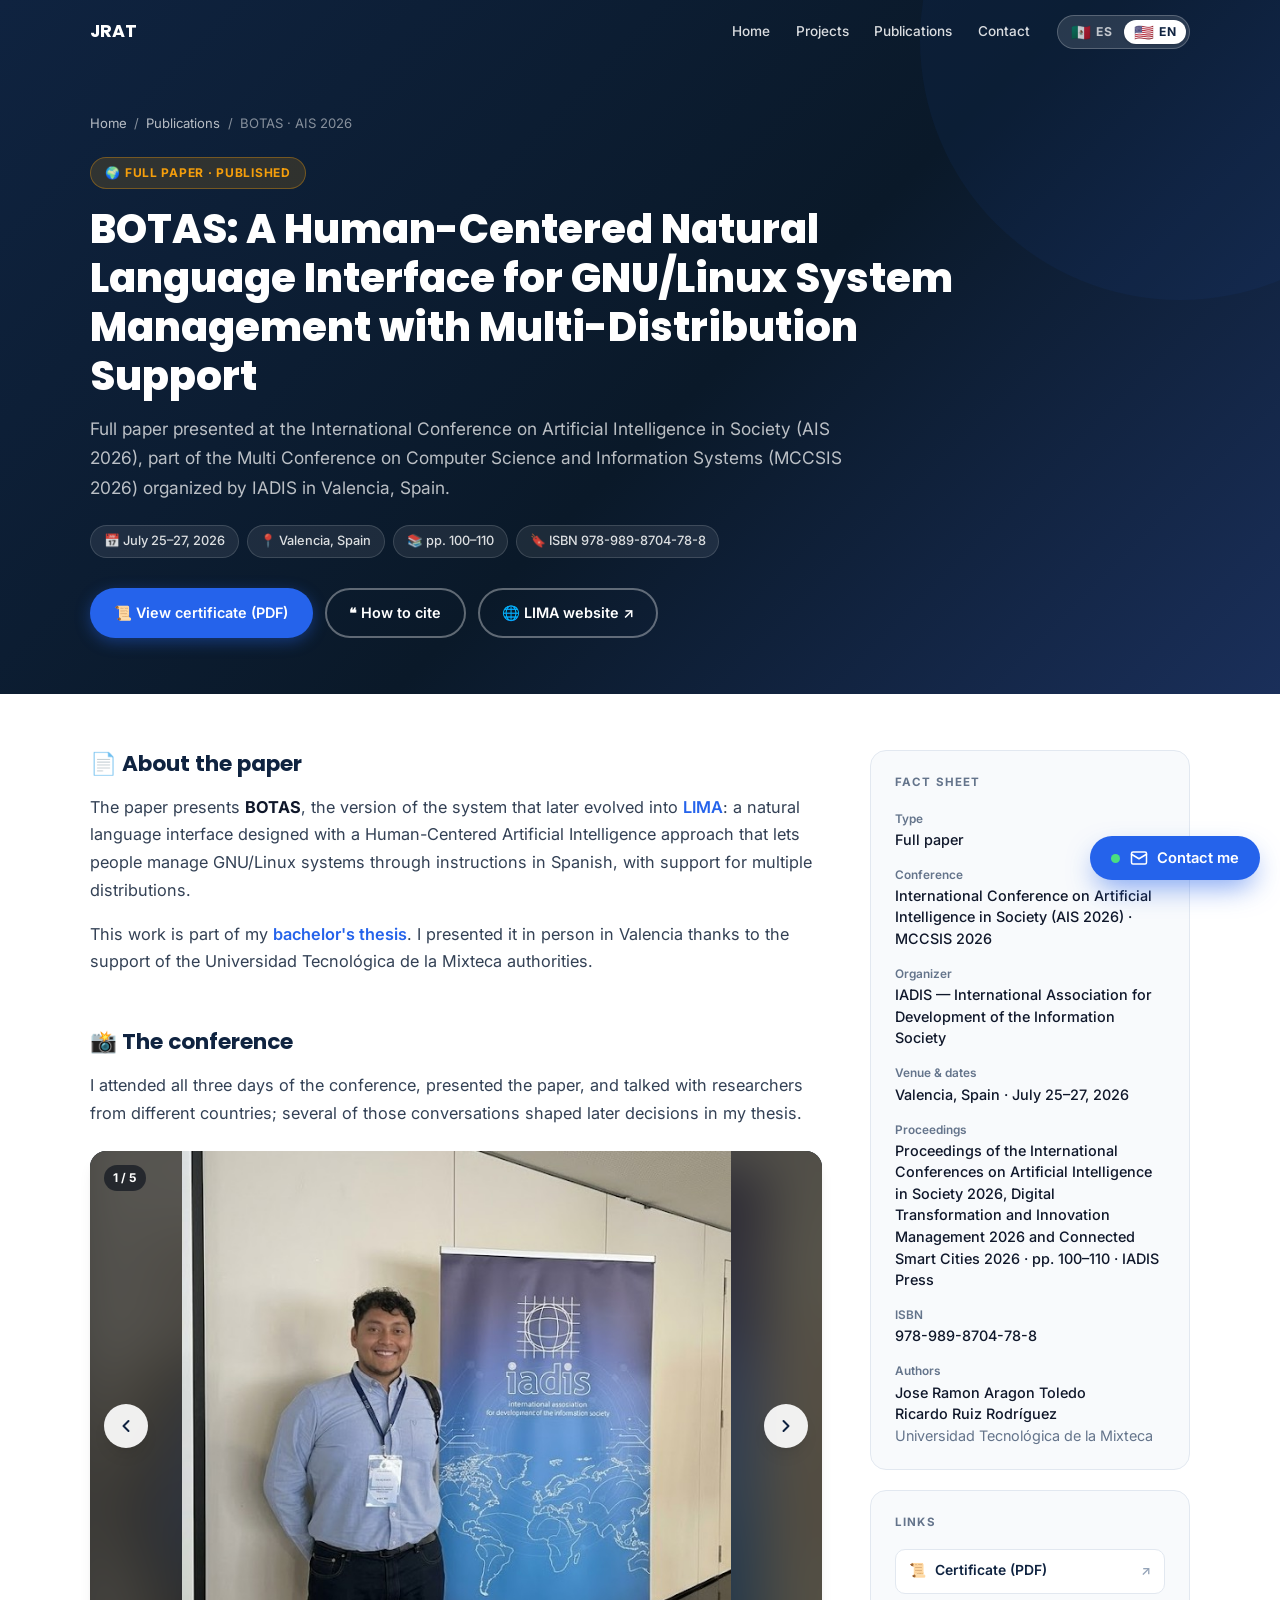
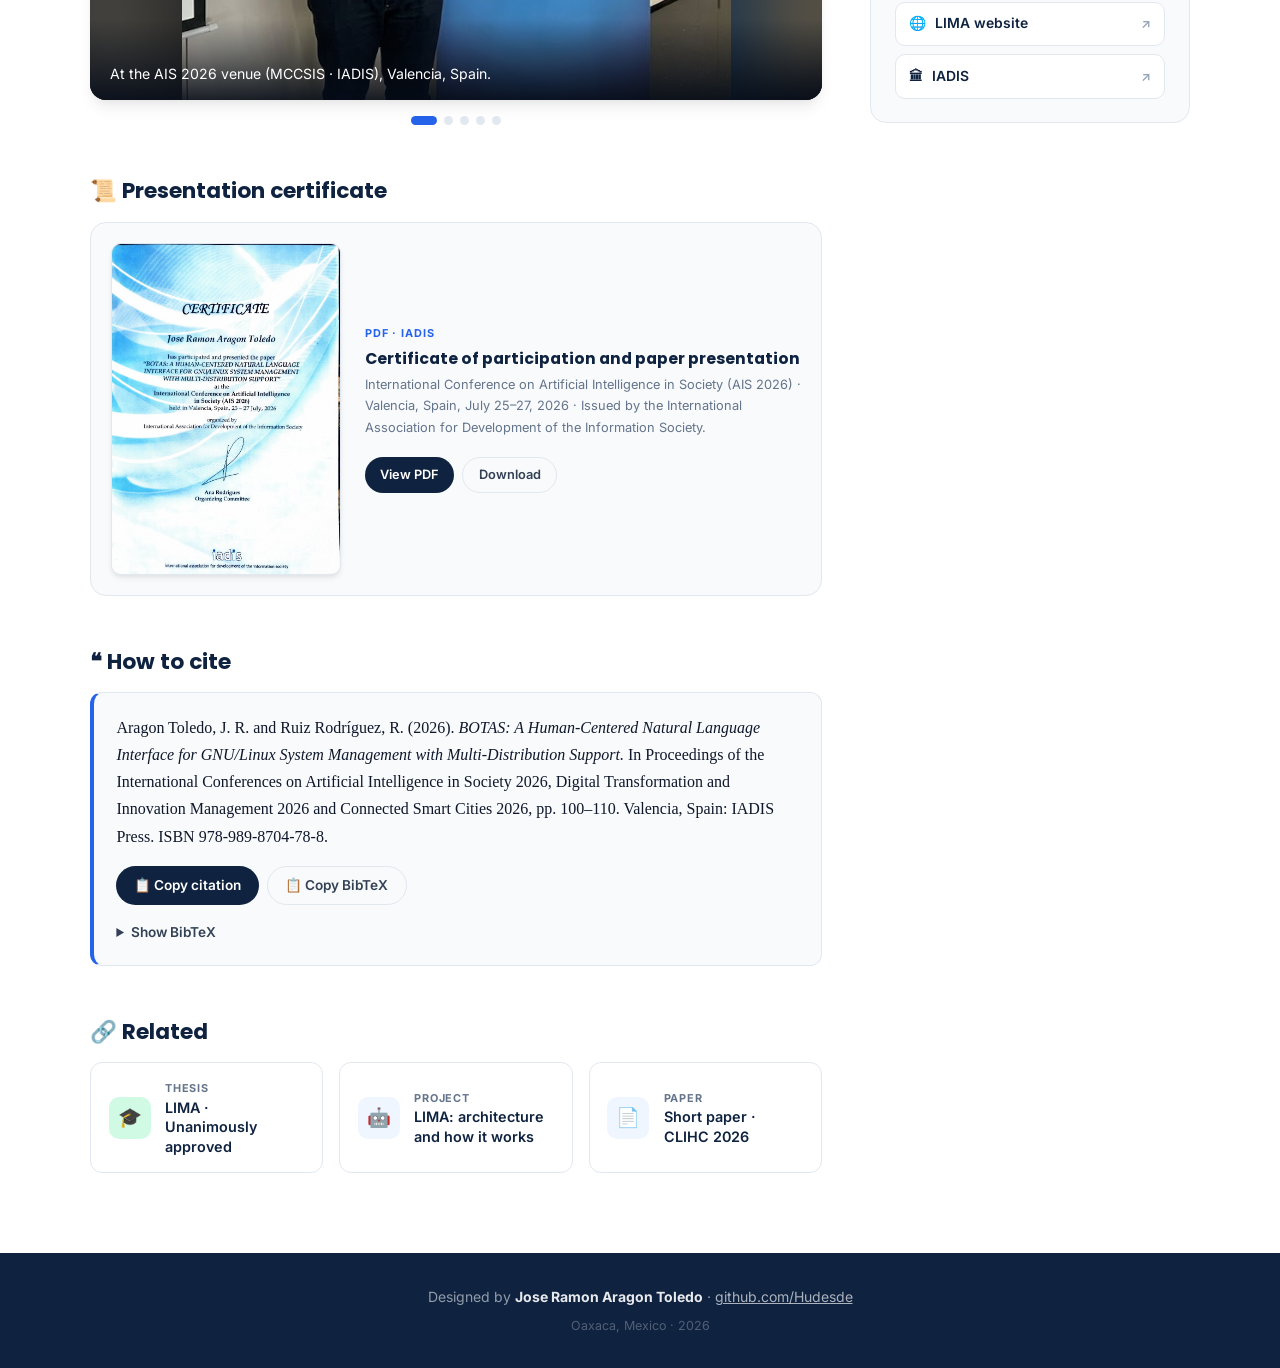
==== investigacion/botas-iadis-2026.html @ 01dd2028 "Actualizacion Actualizamos portafolio con más imagenes, contenido, certificaciones, y hasta un video" ====
<!DOCTYPE html>
<html lang="es">
<head>
<meta charset="UTF-8">
<meta name="viewport" content="width=device-width, initial-scale=1.0, viewport-fit=cover">
<meta name="theme-color" content="#0F2340">
<meta name="description" content="BOTAS: A Human-Centered Natural Language Interface for GNU/Linux System Management with Multi-Distribution Support — full paper de Jose Ramon Aragon Toledo y Ricardo Ruiz Rodríguez presentado en AIS 2026 (MCCSIS/IADIS), Valencia, España.">
<title>Paper BOTAS · AIS/IADIS 2026 | Jose Ramon Aragon Toledo</title>
<link rel="preconnect" href="https://fonts.googleapis.com">
<link rel="preconnect" href="https://fonts.gstatic.com" crossorigin>
<link href="https://fonts.googleapis.com/css2?family=Inter:wght@300;400;500;600;700&family=Poppins:wght@600;700;800&display=swap" rel="stylesheet">
<link rel="stylesheet" href="../assets/css/site.css">
</head>
<body>

<!-- ═══ NAV ═══ -->
<nav id="nav">
  <a href="../index.html" class="nav-logo">JRAT</a>
  <div class="nav-right">
    <ul class="nav-links" id="navLinks">
      <li><a href="../index.html" data-i18n="nav.home">Inicio</a></li>
      <li><a href="../index.html#proyectos" data-i18n="nav.projects">Proyectos</a></li>
      <li><a href="../index.html#publicaciones" data-i18n="nav.publications">Publicaciones</a></li>
      <li><a href="../index.html#contacto" data-i18n="nav.contact">Contacto</a></li>
    </ul>
    <div class="lang-switch" role="group" aria-label="Language / Idioma">
      <button class="lang-btn" data-lang="es" aria-label="Español"><span class="flag">🇲🇽</span>ES</button>
      <button class="lang-btn" data-lang="en" aria-label="English"><span class="flag">🇺🇸</span>EN</button>
    </div>
    <button class="nav-toggle" id="navToggle" aria-label="Menú" data-i18n-attr="aria-label:nav.menu" aria-expanded="false" aria-controls="navLinks">
      <span></span><span></span><span></span>
    </button>
  </div>
</nav>

<!-- ═══ HEADER ═══ -->
<header class="page-hero">
  <div class="container">
    <div class="crumbs"><a href="../index.html" data-i18n="crumb.home">Inicio</a><span>/</span><a href="../index.html#publicaciones" data-i18n="crumb.pubs">Publicaciones</a><span>/</span><span>BOTAS · AIS 2026</span></div>
    <span class="page-tag" data-i18n="b.tag">🌍 Full Paper · Publicado</span>
    <h1>BOTAS: A Human-Centered Natural Language Interface for GNU/Linux System Management with Multi-Distribution Support</h1>
    <p class="page-lead" data-i18n="b.lead">Artículo completo presentado en la International Conference on Artificial Intelligence in Society (AIS 2026), parte de la Multi Conference on Computer Science and Information Systems (MCCSIS 2026) organizada por IADIS en Valencia, España.</p>
    <div class="page-meta">
      <span class="chip" data-i18n="b.c1">📅 25–27 de julio de 2026</span>
      <span class="chip" data-i18n="b.c2">📍 Valencia, España</span>
      <span class="chip">📚 pp. 100–110</span>
      <span class="chip">🔖 ISBN 978-989-8704-78-8</span>
    </div>
    <div class="page-actions">
      <a href="../Novedades/certificadoIADIS.pdf" target="_blank" rel="noopener" class="btn btn-primary" data-i18n="b.a1">📜 Ver certificado (PDF)</a>
      <a href="#cita" class="btn btn-outline" data-i18n="b.a2">❝ Cómo citar</a>
      <a href="https://hudesde.github.io/LIMA-Web/" target="_blank" rel="noopener" class="btn btn-outline" data-i18n="b.a3">🌐 Sitio web de LIMA ↗</a>
    </div>
  </div>
</header>

<!-- ═══ CONTENT ═══ -->
<main class="detail">
  <div class="detail-grid">
    <div class="detail-main">

      <div class="block">
        <h2 class="block-title" data-i18n="b.about.title">📄 Sobre el artículo</h2>
        <div class="prose">
          <p data-i18n="b.about.p1">El artículo presenta <strong>BOTAS</strong>, la versión del sistema que después evolucionó en <a href="../proyectos/lima.html">LIMA</a>: una interfaz de lenguaje natural diseñada con un enfoque de Inteligencia Artificial Centrada en el Humano que permite administrar sistemas GNU/Linux mediante instrucciones en español, con soporte para múltiples distribuciones.</p>
          <p data-i18n="b.about.p2">Este trabajo forma parte de mi <a href="tesis-lima.html">tesis de licenciatura</a>. Lo presenté de forma presencial en Valencia gracias al apoyo de las autoridades de la Universidad Tecnológica de la Mixteca.</p>
        </div>
      </div>

      <div class="block">
        <h2 class="block-title" data-i18n="b.gal.title">📸 La conferencia</h2>
        <div class="prose">
          <p data-i18n="b.gal.p">Asistí los tres días de la conferencia, presenté el artículo y conversé con investigadores de distintos países; varias de esas conversaciones influyeron en decisiones posteriores de la tesis.</p>
        </div>
        <div class="car" data-carousel style="margin-top:1.5rem">
          <div class="carousel">
            <div class="car-track" tabindex="0" aria-label="Fotografías de AIS 2026 en Valencia" data-i18n-attr="aria-label:b.gal">
              <figure class="car-slide">
                <img src="../Novedades/iadis.jpeg" alt="Jose Ramon Aragon Toledo junto al estandarte de IADIS en la sede de la conferencia" data-i18n-attr="alt:b.g1.alt">
                <figcaption data-i18n="b.g1">En la sede de AIS 2026 (MCCSIS · IADIS), Valencia, España.</figcaption>
              </figure>
              <figure class="car-slide">
                <img src="../Novedades/FotoStandIADIS.jpg" alt="Jose Ramon Aragon Toledo con otros dos participantes frente al estandarte de IADIS" data-i18n-attr="alt:b.g2.alt">
                <figcaption data-i18n="b.g2">Con otros participantes de MCCSIS 2026 frente al estandarte de IADIS.</figcaption>
              </figure>
              <figure class="car-slide">
                <img src="../Novedades/AsistenteIADIS2.jpg" alt="Asistentes sentados en una sala durante una sesión de presentaciones" data-i18n-attr="alt:b.g3.alt">
                <figcaption data-i18n="b.g3">Asistentes durante una de las sesiones de presentaciones.</figcaption>
              </figure>
              <figure class="car-slide">
                <img src="../Novedades/CongresoIADIStodosLosAsistentes.jpg" alt="Fotografía grupal de los asistentes a la conferencia" data-i18n-attr="alt:b.g4.alt">
                <figcaption data-i18n="b.g4">Fotografía grupal de los asistentes a la conferencia.</figcaption>
              </figure>
              <figure class="car-slide">
                <img src="../Novedades/networkingIADIS.jpg" alt="Participantes conversando durante el coffee break de la conferencia" data-i18n-attr="alt:b.g5.alt">
                <figcaption data-i18n="b.g5">Networking durante el coffee break.</figcaption>
              </figure>
            </div>
            <button type="button" class="car-btn car-prev" aria-label="Foto anterior" data-i18n-attr="aria-label:car.prev"><svg width="20" height="20" viewBox="0 0 24 24" fill="none" stroke="currentColor" stroke-width="2.4" stroke-linecap="round" stroke-linejoin="round" aria-hidden="true"><path d="m15 18-6-6 6-6"/></svg></button>
            <button type="button" class="car-btn car-next" aria-label="Foto siguiente" data-i18n-attr="aria-label:car.next"><svg width="20" height="20" viewBox="0 0 24 24" fill="none" stroke="currentColor" stroke-width="2.4" stroke-linecap="round" stroke-linejoin="round" aria-hidden="true"><path d="m9 18 6-6-6-6"/></svg></button>
            <span class="car-count" aria-hidden="true"></span>
          </div>
          <div class="car-dots"></div>
        </div>
      </div>

      <div class="block">
        <h2 class="block-title" data-i18n="b.cert.title">📜 Certificado de presentación</h2>
        <div class="doc-wide">
          <a class="doc-thumb" href="../Novedades/certificadoIADIS.pdf" target="_blank" rel="noopener"><img src="../assets/img/docs/certificado-iadis.jpg" alt="Certificado de IADIS por la presentación del artículo BOTAS en AIS 2026" data-i18n-attr="alt:b.cert.alt" loading="lazy"></a>
          <div class="doc-body">
            <span class="doc-type">PDF · IADIS</span>
            <span class="doc-name" data-i18n="b.cert.name">Certificado de participación y presentación del artículo</span>
            <span class="doc-meta" data-i18n="b.cert.meta">International Conference on Artificial Intelligence in Society (AIS 2026) · Valencia, España, 25–27 de julio de 2026 · Emitido por la International Association for Development of the Information Society.</span>
            <div class="doc-actions">
              <a href="../Novedades/certificadoIADIS.pdf" target="_blank" rel="noopener" class="pl pl-p" data-i18n="doc.view">Ver PDF</a>
              <a href="../Novedades/certificadoIADIS.pdf" download="Certificado-AIS2026-IADIS-JoseRamonAragonToledo.pdf" class="pl pl-g" data-i18n="doc.dl">Descargar</a>
            </div>
          </div>
        </div>
      </div>

      <div class="block" id="cita">
        <h2 class="block-title" data-i18n="cite.title">❝ Cómo citar</h2>
        <div class="cite-box">
          <p class="cite-text" id="citeText">Aragon Toledo, J. R. and Ruiz Rodríguez, R. (2026). <em>BOTAS: A Human-Centered Natural Language Interface for GNU/Linux System Management with Multi-Distribution Support.</em> In Proceedings of the International Conferences on Artificial Intelligence in Society 2026, Digital Transformation and Innovation Management 2026 and Connected Smart Cities 2026, pp. 100–110. Valencia, Spain: IADIS Press. ISBN 978-989-8704-78-8.</p>
          <div class="cite-actions">
            <button type="button" class="pl pl-p copy-btn" data-copy="#citeText"><span class="idle" data-i18n="cite.copy">📋 Copiar cita</span><span class="done" data-i18n="cite.copied">✓ Copiada</span></button>
            <button type="button" class="pl pl-g copy-btn" data-copy="#bibText"><span class="idle" data-i18n="cite.bib">📋 Copiar BibTeX</span><span class="done" data-i18n="cite.copied">✓ Copiada</span></button>
          </div>
          <details class="bibtex">
            <summary data-i18n="cite.bibshow">Ver BibTeX</summary>
<pre id="bibText">@inproceedings{AragonToledo2026BOTAS,
  author    = {Aragon Toledo, Jose Ramon and Ruiz Rodríguez, Ricardo},
  title     = {{BOTAS}: A Human-Centered Natural Language Interface for {GNU/Linux} System Management with Multi-Distribution Support},
  booktitle = {Proceedings of the International Conferences on Artificial Intelligence in Society 2026, Digital Transformation and Innovation Management 2026 and Connected Smart Cities 2026},
  pages     = {100--110},
  year      = {2026},
  publisher = {IADIS Press},
  address   = {Valencia, Spain},
  isbn      = {978-989-8704-78-8}
}</pre>
          </details>
        </div>
      </div>

      <div class="block">
        <h2 class="block-title" data-i18n="rel.title">🔗 Relacionado</h2>
        <div class="rel-grid">
          <a class="rel-card" href="tesis-lima.html"><span class="rel-ico" style="background:var(--green-l)">🎓</span><span><span class="rel-k" data-i18n="rel.thesis">Tesis</span><span class="rel-t" data-i18n="b.r1">LIMA · Aprobada por unanimidad</span></span></a>
          <a class="rel-card" href="../proyectos/lima.html"><span class="rel-ico">🤖</span><span><span class="rel-k" data-i18n="rel.project">Proyecto</span><span class="rel-t" data-i18n="b.r2">LIMA: arquitectura y funcionamiento</span></span></a>
          <a class="rel-card" href="clihc-2026.html"><span class="rel-ico">📄</span><span><span class="rel-k" data-i18n="rel.paper">Artículo</span><span class="rel-t">Short paper · CLIHC 2026</span></span></a>
        </div>
      </div>

    </div>

    <aside class="aside">
      <div class="info-card">
        <h2 data-i18n="info.title">Ficha</h2>
        <dl class="facts">
          <div><dt data-i18n="b.f1.k">Tipo</dt><dd data-i18n="b.f1.v">Full paper (artículo completo)</dd></div>
          <div><dt data-i18n="b.f2.k">Conferencia</dt><dd>International Conference on Artificial Intelligence in Society (AIS 2026) · MCCSIS 2026</dd></div>
          <div><dt data-i18n="b.f3.k">Organiza</dt><dd>IADIS — International Association for Development of the Information Society</dd></div>
          <div><dt data-i18n="b.f4.k">Sede y fechas</dt><dd data-i18n="b.f4.v">Valencia, España · 25–27 de julio de 2026</dd></div>
          <div><dt data-i18n="b.f5.k">Actas</dt><dd>Proceedings of the International Conferences on Artificial Intelligence in Society 2026, Digital Transformation and Innovation Management 2026 and Connected Smart Cities 2026 · pp. 100–110 · IADIS Press</dd></div>
          <div><dt>ISBN</dt><dd>978-989-8704-78-8</dd></div>
          <div><dt data-i18n="b.f6.k">Autores</dt><dd>Jose Ramon Aragon Toledo<br>Ricardo Ruiz Rodríguez<br><span style="color:var(--tx-s);font-weight:400">Universidad Tecnológica de la Mixteca</span></dd></div>
        </dl>
      </div>
      <div class="info-card">
        <h2 data-i18n="info.links">Enlaces</h2>
        <ul class="link-list">
          <li><a href="../Novedades/certificadoIADIS.pdf" target="_blank" rel="noopener">📜 <span data-i18n="b.l1">Certificado (PDF)</span><span class="ext">↗</span></a></li>
          <li><a href="https://hudesde.github.io/LIMA-Web/" target="_blank" rel="noopener">🌐 <span data-i18n="b.l2">Sitio web de LIMA</span><span class="ext">↗</span></a></li>
          <li><a href="https://www.iadis.org/" target="_blank" rel="noopener">🏛 <span>IADIS</span><span class="ext">↗</span></a></li>
        </ul>
      </div>
    </aside>
  </div>
</main>

<footer>
  <p data-i18n="footer.by">Diseñado por <strong>Jose Ramon Aragon Toledo</strong> · <a href="https://github.com/Hudesde" target="_blank" rel="noopener" style="color:rgba(255,255,255,.65);text-decoration:underline">github.com/Hudesde</a></p>
  <p style="margin-top:.4rem;font-size:.78rem;opacity:.5" data-i18n="footer.loc">Oaxaca, México · 2026</p>
</footer>

<script>
window.PAGE_I18N = {
  en: {
    "meta.title": `BOTAS Paper · AIS/IADIS 2026 | Jose Ramon Aragon Toledo`,
    "meta.desc": `BOTAS: A Human-Centered Natural Language Interface for GNU/Linux System Management with Multi-Distribution Support — full paper by Jose Ramon Aragon Toledo and Ricardo Ruiz Rodríguez presented at AIS 2026 (MCCSIS/IADIS), Valencia, Spain.`,
    "b.tag": `🌍 Full Paper · Published`,
    "b.lead": `Full paper presented at the International Conference on Artificial Intelligence in Society (AIS 2026), part of the Multi Conference on Computer Science and Information Systems (MCCSIS 2026) organized by IADIS in Valencia, Spain.`,
    "b.c1": `📅 July 25–27, 2026`,
    "b.c2": `📍 Valencia, Spain`,
    "b.a1": `📜 View certificate (PDF)`,
    "b.a2": `❝ How to cite`,
    "b.a3": `🌐 LIMA website ↗`,
    "b.about.title": `📄 About the paper`,
    "b.about.p1": `The paper presents <strong>BOTAS</strong>, the version of the system that later evolved into <a href="../proyectos/lima.html">LIMA</a>: a natural language interface designed with a Human-Centered Artificial Intelligence approach that lets people manage GNU/Linux systems through instructions in Spanish, with support for multiple distributions.`,
    "b.about.p2": `This work is part of my <a href="tesis-lima.html">bachelor's thesis</a>. I presented it in person in Valencia thanks to the support of the Universidad Tecnológica de la Mixteca authorities.`,
    "b.gal.title": `📸 The conference`,
    "b.gal.p": `I attended all three days of the conference, presented the paper, and talked with researchers from different countries; several of those conversations shaped later decisions in my thesis.`,
    "b.gal": `Photos from AIS 2026 in Valencia`,
    "b.g1.alt": `Jose Ramon Aragon Toledo next to the IADIS banner at the conference venue`,
    "b.g1": `At the AIS 2026 venue (MCCSIS · IADIS), Valencia, Spain.`,
    "b.g2.alt": `Jose Ramon Aragon Toledo with two other participants in front of the IADIS banner`,
    "b.g2": `With other MCCSIS 2026 participants in front of the IADIS banner.`,
    "b.g3.alt": `Attendees seated in a room during a presentation session`,
    "b.g3": `Attendees during one of the presentation sessions.`,
    "b.g4.alt": `Group photo of the conference attendees`,
    "b.g4": `Group photo of the conference attendees.`,
    "b.g5.alt": `Participants talking during the conference coffee break`,
    "b.g5": `Networking during the coffee break.`,
    "b.cert.title": `📜 Presentation certificate`,
    "b.cert.alt": `IADIS certificate for presenting the BOTAS paper at AIS 2026`,
    "b.cert.name": `Certificate of participation and paper presentation`,
    "b.cert.meta": `International Conference on Artificial Intelligence in Society (AIS 2026) · Valencia, Spain, July 25–27, 2026 · Issued by the International Association for Development of the Information Society.`,
    "b.r1": `LIMA · Unanimously approved`,
    "b.r2": `LIMA: architecture and how it works`,
    "b.f1.k": `Type`,
    "b.f1.v": `Full paper`,
    "b.f2.k": `Conference`,
    "b.f3.k": `Organizer`,
    "b.f4.k": `Venue & dates`,
    "b.f4.v": `Valencia, Spain · July 25–27, 2026`,
    "b.f5.k": `Proceedings`,
    "b.f6.k": `Authors`,
    "b.l1": `Certificate (PDF)`,
    "b.l2": `LIMA website`,
  },
};
</script>
<script src="../assets/js/site.js"></script>
</body>
</html>
---- assets/css/site.css ----
*,*::before,*::after{box-sizing:border-box;margin:0;padding:0}
:root{
  --navy:#0F2340;--navy-l:#1E3757;
  --blue:#2563EB;--blue-l:#3B82F6;--blue-pale:#EFF6FF;
  --amber:#F59E0B;--amber-l:#FEF3C7;
  --green:#10B981;--green-l:#D1FAE5;
  --tx:#0F172A;--tx-m:#334155;--tx-s:#64748B;--tx-xs:#94A3B8;
  --bg:#FFFFFF;--bg2:#F8FAFC;--bg3:#F1F5F9;
  --bd:#E2E8F0;--bd-l:#F1F5F9;
  --sh-sm:0 1px 3px rgba(0,0,0,.08),0 1px 2px rgba(0,0,0,.06);
  --sh:0 4px 6px -1px rgba(0,0,0,.07),0 2px 4px -1px rgba(0,0,0,.05);
  --sh-lg:0 10px 15px -3px rgba(0,0,0,.08),0 4px 6px -2px rgba(0,0,0,.04);
  --sh-xl:0 20px 25px -5px rgba(0,0,0,.1),0 10px 10px -5px rgba(0,0,0,.04);
  --r:12px;--r-lg:16px;--rf:9999px;
  --nav-h:64px;--t:.25s cubic-bezier(.4,0,.2,1)
}
html{scroll-behavior:smooth}
body{font-family:'Inter',-apple-system,BlinkMacSystemFont,'Segoe UI',sans-serif;color:var(--tx);background:var(--bg);line-height:1.7;-webkit-font-smoothing:antialiased}
img{max-width:100%;display:block}
a{color:inherit;text-decoration:none}

/* ── NAV ── */
nav{position:fixed;top:0;left:0;right:0;height:var(--nav-h);z-index:100;transition:background var(--t),box-shadow var(--t);padding:0 max(1.5rem,calc((100% - 1100px)/2));display:flex;align-items:center;justify-content:space-between}
nav.scrolled{background:rgba(255,255,255,.96);backdrop-filter:blur(12px);box-shadow:var(--sh)}
.nav-logo{font-family:'Poppins',sans-serif;font-weight:700;font-size:1.1rem;color:#fff;transition:color var(--t)}
nav.scrolled .nav-logo{color:var(--navy)}
.nav-right{display:flex;align-items:center;gap:1rem}
.nav-links{display:flex;gap:.2rem;list-style:none}
.nav-links a{display:block;padding:.45rem .7rem;font-size:.85rem;font-weight:500;color:rgba(255,255,255,.85);border-radius:var(--rf);transition:all var(--t)}
nav.scrolled .nav-links a{color:var(--tx-m)}
.nav-links a:hover{background:rgba(255,255,255,.15);color:#fff}
nav.scrolled .nav-links a:hover{background:var(--bg3);color:var(--navy)}
.nav-links a.active{background:rgba(255,255,255,.2);color:#fff}
nav.scrolled .nav-links a.active{background:var(--blue-pale);color:var(--blue)}
.nav-toggle{display:none;flex-direction:column;gap:5px;cursor:pointer;padding:8px;background:none;border:none}
.nav-toggle span{width:24px;height:2px;background:#fff;border-radius:2px;transition:all var(--t)}
nav.scrolled .nav-toggle span{background:var(--navy)}

/* ── LANG SWITCH ── */
.lang-switch{display:flex;gap:.15rem;align-items:center;background:rgba(255,255,255,.12);border:1px solid rgba(255,255,255,.22);border-radius:var(--rf);padding:.2rem;transition:background var(--t),border-color var(--t)}
nav.scrolled .lang-switch{background:var(--bg3);border-color:var(--bd)}
.lang-btn{display:inline-flex;align-items:center;gap:.32rem;padding:.28rem .62rem;font-size:.76rem;font-weight:700;letter-spacing:.02em;color:rgba(255,255,255,.72);background:transparent;border:none;border-radius:var(--rf);cursor:pointer;transition:all var(--t);font-family:inherit;line-height:1}
nav.scrolled .lang-btn{color:var(--tx-s)}
.lang-btn:hover{color:#fff}
nav.scrolled .lang-btn:hover{color:var(--navy)}
.lang-btn.active{background:#fff;color:var(--navy);box-shadow:var(--sh-sm)}
nav.scrolled .lang-btn.active{background:var(--blue);color:#fff}
.lang-btn .flag{font-size:1rem;line-height:1}

/* ── HERO ── */
#inicio{min-height:100vh;background:linear-gradient(135deg,var(--navy) 0%,#0a1929 50%,#1a2f5a 100%);display:flex;align-items:center;justify-content:center;padding:calc(var(--nav-h) + 4rem) 1.5rem 5rem;position:relative;overflow:hidden;text-align:center}
#inicio::before,#inicio::after{content:'';position:absolute;border-radius:50%;opacity:.05}
#inicio::before{width:600px;height:600px;background:var(--blue);top:-200px;right:-200px}
#inicio::after{width:400px;height:400px;background:var(--amber);bottom:-150px;left:-150px}
.hero-inner{max-width:780px;position:relative;z-index:1}
.hero-badge{display:inline-flex;align-items:center;gap:.5rem;background:rgba(245,158,11,.15);border:1px solid rgba(245,158,11,.3);color:var(--amber);border-radius:var(--rf);padding:.35rem 1rem;font-size:.78rem;font-weight:600;letter-spacing:.05em;text-transform:uppercase;margin-bottom:1.5rem;transition:background .5s,border-color .5s,color .5s,opacity .3s}
.hero-photo{width:120px;height:120px;border-radius:50%;object-fit:cover;object-position:top center;border:3px solid rgba(255,255,255,.2);margin:0 auto 1.5rem;box-shadow:0 0 40px rgba(59,130,246,.3)}
.hero-inner h1{font-family:'Poppins',sans-serif;font-size:clamp(2.2rem,5vw,3.5rem);font-weight:800;color:#fff;line-height:1.15;margin-bottom:.75rem}
.hero-title{font-size:clamp(.95rem,2.5vw,1.2rem);color:rgba(255,255,255,.7);margin-bottom:1rem}
.hero-sub{font-size:clamp(.875rem,1.8vw,1rem);color:rgba(255,255,255,.5);max-width:560px;margin:0 auto 2.5rem}
.hero-cta{display:flex;gap:1rem;justify-content:center;flex-wrap:wrap}
.btn{display:inline-flex;align-items:center;gap:.5rem;padding:.75rem 1.75rem;border-radius:var(--rf);font-size:.95rem;font-weight:600;transition:all var(--t);cursor:pointer;border:2px solid transparent}
.btn-primary{background:var(--blue);color:#fff;box-shadow:0 4px 15px rgba(37,99,235,.4)}
.btn-primary:hover{background:#1d4ed8;transform:translateY(-2px);box-shadow:0 8px 20px rgba(37,99,235,.45)}
.btn-outline{background:transparent;color:#fff;border-color:rgba(255,255,255,.35)}
.btn-outline:hover{background:rgba(255,255,255,.1);border-color:rgba(255,255,255,.6);transform:translateY(-2px)}
.hero-socials{display:flex;gap:1.5rem;justify-content:center;margin-top:2.5rem;flex-wrap:wrap}
.hero-social{color:rgba(255,255,255,.45);font-size:.82rem;transition:color var(--t);display:flex;align-items:center;gap:.4rem}
.hero-social:hover{color:rgba(255,255,255,.85)}
.scroll-ind{position:absolute;bottom:2rem;left:50%;transform:translateX(-50%);color:rgba(255,255,255,.3);animation:bounce 2s infinite}
@keyframes bounce{0%,100%{transform:translateX(-50%) translateY(0)}50%{transform:translateX(-50%) translateY(8px)}}

/* ── SECTIONS ── */
section{padding:5rem 1.5rem}
section:nth-child(even){background:var(--bg2)}
.container{max-width:1100px;margin:0 auto}
.sec-hd{text-align:center;margin-bottom:3.5rem}
.sec-label{display:inline-block;font-size:.74rem;font-weight:600;letter-spacing:.1em;text-transform:uppercase;color:var(--blue);background:var(--blue-pale);padding:.3rem .9rem;border-radius:var(--rf);margin-bottom:.75rem}
.sec-title{font-family:'Poppins',sans-serif;font-size:clamp(1.75rem,4vw,2.5rem);font-weight:700;color:var(--navy);line-height:1.2}
.sec-desc{max-width:560px;margin:.75rem auto 0;color:var(--tx-s);font-size:1.025rem}

/* ── ABOUT ── */
.about-grid{display:grid;grid-template-columns:1fr 2fr;gap:4rem;align-items:center}
.about-photo-wrap{position:relative}
.about-photo{width:100%;border-radius:var(--r-lg);object-fit:cover;object-position:top center;aspect-ratio:3/4;box-shadow:var(--sh-xl)}
.about-badge{position:absolute;bottom:-1rem;right:-1rem;background:var(--amber);color:#fff;font-weight:700;font-size:.85rem;padding:.75rem 1.25rem;border-radius:var(--r);box-shadow:var(--sh-lg)}
.about-content h2{font-family:'Poppins',sans-serif;font-size:2rem;font-weight:700;color:var(--navy);margin-bottom:1.25rem}
.about-content p{color:var(--tx-m);margin-bottom:1rem;font-size:1.025rem}
.about-stats{display:flex;gap:2rem;margin-top:2rem;flex-wrap:wrap}
.stat .n{font-family:'Poppins',sans-serif;font-size:2rem;font-weight:700;color:var(--navy);line-height:1}
.stat .n span{color:var(--blue)}
.stat .l{font-size:.78rem;color:var(--tx-s);margin-top:.2rem}
.about-actions{margin-top:2rem;display:flex;gap:1rem;flex-wrap:wrap}
.btn-dark{background:var(--navy);color:#fff;padding:.7rem 1.5rem;border-radius:var(--rf);font-size:.9rem;font-weight:600;display:inline-flex;align-items:center;gap:.5rem;transition:all var(--t)}
.btn-dark:hover{background:var(--navy-l);transform:translateY(-2px)}
.btn-ghost{background:transparent;color:var(--navy);padding:.7rem 1.5rem;border-radius:var(--rf);border:2px solid var(--bd);font-size:.9rem;font-weight:600;display:inline-flex;align-items:center;gap:.5rem;transition:all var(--t)}
.btn-ghost:hover{border-color:var(--navy);transform:translateY(-2px)}

/* ── TIMELINE ── */
.timeline{position:relative;padding-left:2.5rem}
.timeline::before{content:'';position:absolute;left:0;top:6px;bottom:6px;width:2px;background:linear-gradient(180deg,var(--blue) 0%,var(--blue-pale) 100%)}
.tl-item{position:relative;margin-bottom:2.5rem}
.tl-item:last-child{margin-bottom:0}
.tl-dot{position:absolute;left:-2.5rem;top:6px;width:14px;height:14px;border-radius:50%;background:var(--bg);border:3px solid var(--blue);transform:translateX(-6px);transition:all var(--t)}
.tl-item:hover .tl-dot{background:var(--blue);transform:translateX(-6px) scale(1.2)}
.tl-card{background:var(--bg);border:1px solid var(--bd);border-radius:var(--r);padding:1.5rem;box-shadow:var(--sh-sm);transition:all var(--t)}
.tl-card:hover{box-shadow:var(--sh-lg);transform:translateX(4px)}
.tl-meta{display:flex;justify-content:space-between;align-items:flex-start;flex-wrap:wrap;gap:.5rem;margin-bottom:.5rem}
.tl-period{background:var(--blue-pale);color:var(--blue);font-size:.78rem;font-weight:600;padding:.2rem .7rem;border-radius:var(--rf);white-space:nowrap}
.tl-title{font-family:'Poppins',sans-serif;font-size:1.1rem;font-weight:700;color:var(--navy);margin-bottom:.2rem}
.tl-org{font-size:.875rem;color:var(--tx-s);margin-bottom:.75rem}
.tl-org strong{color:var(--tx-m)}
.tl-list{list-style:none;display:flex;flex-direction:column;gap:.3rem}
.tl-list li{font-size:.935rem;color:var(--tx-m);padding-left:1.25rem;position:relative}
.tl-list li::before{content:'→';position:absolute;left:0;color:var(--blue);font-size:.82rem;top:.05rem}

/* ── PROJECTS ── */
.proj-grid{display:grid;grid-template-columns:repeat(auto-fill,minmax(320px,1fr));gap:1.5rem}
.proj-card{background:var(--bg);border:1px solid var(--bd);border-radius:var(--r-lg);overflow:hidden;box-shadow:var(--sh-sm);transition:all var(--t);display:flex;flex-direction:column}
.proj-card:hover{box-shadow:var(--sh-xl);transform:translateY(-4px)}
.proj-card.feat{grid-column:1/-1;display:grid;grid-template-columns:1fr 1fr}
.proj-banner{min-height:200px;background:linear-gradient(135deg,var(--navy) 0%,#1a3560 100%);display:flex;align-items:center;justify-content:center;position:relative;overflow:hidden;padding:2rem}
.proj-card.feat .proj-banner{min-height:300px}
.proj-banner-bg{font-size:6rem;opacity:.12;position:absolute;right:-1rem;bottom:-1rem;line-height:1}
.proj-logo{font-family:'Poppins',sans-serif;font-size:3.5rem;font-weight:800;color:#fff;text-align:center;position:relative;z-index:1;line-height:1}
.proj-logo span{color:var(--amber)}
.proj-logo-sub{color:rgba(255,255,255,.45);font-size:.78rem;text-align:center;margin-top:.35rem;position:relative;z-index:1}
.proj-body{padding:1.5rem;flex:1;display:flex;flex-direction:column}
.badges{display:flex;flex-wrap:wrap;gap:.4rem;margin-bottom:1rem}
.badge{font-size:.73rem;font-weight:600;padding:.22rem .6rem;border-radius:var(--rf)}
.b-blue{background:var(--blue-pale);color:var(--blue)}
.b-amber{background:var(--amber-l);color:#92400E}
.b-green{background:var(--green-l);color:#065F46}
.b-navy{background:#EEF2FF;color:var(--navy)}
.proj-title{font-family:'Poppins',sans-serif;font-size:1.2rem;font-weight:700;color:var(--navy);margin-bottom:.5rem}
.proj-desc{font-size:.935rem;color:var(--tx-m);margin-bottom:1.25rem;flex:1}
.proj-metrics{display:flex;gap:1.5rem;padding:1rem;background:var(--bg2);border-radius:var(--r);margin-bottom:1.25rem;flex-wrap:wrap}
.m-val{font-family:'Poppins',sans-serif;font-size:1.5rem;font-weight:700;color:var(--navy);line-height:1}
.m-val span{color:var(--green)}
.m-lbl{font-size:.7rem;color:var(--tx-s);margin-top:.15rem}
.tags{display:flex;flex-wrap:wrap;gap:.4rem;margin-bottom:1.25rem}
.tag{font-size:.78rem;color:var(--tx-s);padding:.2rem .55rem;border-radius:var(--rf);border:1px solid var(--bd);background:var(--bg2)}
.proj-links{display:flex;gap:.75rem;flex-wrap:wrap;margin-top:auto}
.pl{display:inline-flex;align-items:center;gap:.4rem;font-size:.85rem;font-weight:600;padding:.45rem 1.1rem;border-radius:var(--rf);transition:all var(--t);font-family:inherit;line-height:1.7;cursor:pointer;background:transparent;border:0}
.pl-p{background:var(--navy);color:#fff}
.pl-p:hover{background:var(--navy-l);transform:translateY(-1px)}
.pl-g{border:1.5px solid var(--bd);color:var(--tx-m)}
.pl-g:hover{border-color:var(--navy);color:var(--navy);transform:translateY(-1px)}

/* ── PUBLICATIONS ── */
.pubs-grid{display:grid;gap:1.5rem}
.pub-card{background:var(--bg);border:1px solid var(--bd);border-radius:var(--r);padding:1.75rem;box-shadow:var(--sh-sm);display:grid;grid-template-columns:auto 1fr;gap:1.25rem;align-items:start;transition:all var(--t)}
.pub-card:hover{box-shadow:var(--sh-lg);transform:translateY(-2px)}
.pub-ico{width:52px;height:52px;border-radius:var(--r);display:flex;align-items:center;justify-content:center;font-size:1.5rem;flex-shrink:0}
.ico-a{background:var(--amber-l)}
.ico-b{background:var(--blue-pale)}
.ico-g{background:var(--green-l)}
.pub-tag{display:inline-block;font-size:.72rem;font-weight:700;letter-spacing:.07em;text-transform:uppercase;padding:.18rem .6rem;border-radius:var(--rf);margin-bottom:.5rem}
.pt-a{background:var(--amber-l);color:#92400E}
.pt-b{background:var(--blue-pale);color:var(--blue)}
.pt-g{background:var(--green-l);color:#065F46}
.pub-title{font-family:'Poppins',sans-serif;font-size:1.02rem;font-weight:700;color:var(--navy);margin-bottom:.3rem}
.pub-venue{font-size:.88rem;color:var(--blue);font-weight:500;margin-bottom:.2rem}
.pub-authors{font-size:.85rem;color:var(--tx-s);font-style:italic;margin-bottom:.2rem}
.pub-detail{font-size:.85rem;color:var(--tx-m)}
.pub-card.has-media{padding:0;overflow:hidden;grid-template-columns:260px 1fr;gap:0;align-items:stretch}
.pub-media{background:var(--bg3);min-height:220px;overflow:hidden}
.pub-media img{width:100%;height:100%;object-fit:cover;transition:transform .5s ease}
.pub-card:hover .pub-media img{transform:scale(1.04)}
.pub-body{padding:1.6rem 1.75rem;display:flex;flex-direction:column;align-items:flex-start}
.pub-cite{font-family:Georgia,'Times New Roman',serif;font-size:.84rem;color:var(--tx-m);line-height:1.6;background:var(--bg2);border-left:3px solid var(--bd);border-radius:0 8px 8px 0;padding:.65rem .85rem;margin-top:.85rem}
.cite-lbl{display:block;font-family:'Inter',sans-serif;font-size:.68rem;font-weight:700;letter-spacing:.08em;text-transform:uppercase;color:var(--tx-s);margin-bottom:.2rem}
.pub-card.is-award{background:linear-gradient(135deg,var(--amber-l) 0%,#fff8ed 100%);border:1.5px solid #FCD34D}
.pub-card.is-award .pub-title{color:#78350F}
.pub-card.is-award .more{color:#92400E}
.award-card{background:linear-gradient(135deg,var(--amber-l) 0%,#fff8ed 100%);border:1.5px solid #FCD34D;border-radius:var(--r);padding:1.75rem;display:grid;grid-template-columns:auto 1fr;gap:1.25rem;align-items:center;transition:all var(--t)}
.award-card:hover{box-shadow:var(--sh-lg);transform:translateY(-2px)}
.aw-ico{font-size:2.5rem}
.aw-title{font-family:'Poppins',sans-serif;font-size:1.1rem;font-weight:700;color:#78350F;margin-bottom:.2rem}
.aw-org{font-size:.88rem;color:#92400E;font-weight:500}
.aw-desc{font-size:.85rem;color:#92400E;margin-top:.2rem}
.aw-caption{font-size:.8rem;color:#92400E;font-weight:600;text-align:center;margin-top:.85rem}
.aw-link{display:inline-flex;align-items:center;gap:.35rem;font-size:.82rem;font-weight:700;color:#92400E;transition:color var(--t)}
.aw-link:hover{color:#78350F;text-decoration:underline}

/* ── SKILLS ── */
.skills-grid{display:grid;grid-template-columns:repeat(auto-fill,minmax(260px,1fr));gap:1.5rem}
.sk-group{background:var(--bg);border:1px solid var(--bd);border-radius:var(--r);padding:1.5rem;box-shadow:var(--sh-sm)}
.sk-title{display:flex;align-items:center;gap:.6rem;font-family:'Poppins',sans-serif;font-size:.975rem;font-weight:700;color:var(--navy);margin-bottom:1rem;padding-bottom:.75rem;border-bottom:2px solid var(--bd)}
.sk-ico{font-size:1.2rem}
.sk-tags{display:flex;flex-wrap:wrap;gap:.45rem}
.sk-tag{font-size:.8rem;font-weight:500;color:var(--tx-m);background:var(--bg2);border:1px solid var(--bd);padding:.28rem .65rem;border-radius:var(--rf);transition:all var(--t)}
.sk-tag:hover{background:var(--blue-pale);color:var(--blue);border-color:#BFDBFE}
.sk-tag.hi{background:var(--navy);color:#fff;border-color:var(--navy)}

/* ── CERTS ── */
.certs-grid{display:grid;grid-template-columns:repeat(auto-fill,minmax(240px,1fr));gap:1.25rem}
.cert-card{background:var(--bg);border:1px solid var(--bd);border-radius:var(--r);padding:1.25rem;box-shadow:var(--sh-sm);display:flex;align-items:flex-start;gap:.875rem;transition:all var(--t)}
.cert-card:hover{box-shadow:var(--sh);transform:translateY(-2px)}
.cert-ico{width:44px;height:44px;border-radius:10px;display:flex;align-items:center;justify-content:center;font-size:1.25rem;flex-shrink:0}
.ci-b{background:var(--blue-pale)}
.ci-a{background:var(--amber-l)}
.ci-g{background:var(--green-l)}
.ci-n{background:#EEF2FF}
.cert-name{font-size:.88rem;font-weight:600;color:var(--navy);margin-bottom:.15rem;line-height:1.35}
.cert-issuer{font-size:.78rem;color:var(--tx-s)}
.cert-date{font-size:.73rem;color:var(--tx-xs);margin-top:.15rem}
.cert-dl{font-size:.73rem;color:var(--blue);display:inline-flex;align-items:center;gap:.2rem;margin-top:.35rem;font-weight:600;transition:color var(--t)}
.cert-dl:hover{color:var(--navy);text-decoration:underline}

/* ── CONTACT ── */
.contact-wrap{max-width:700px;margin:0 auto;text-align:center}
.contact-links{display:flex;justify-content:center;gap:1.5rem;flex-wrap:wrap;margin-top:2.5rem}
.contact-link{display:flex;align-items:center;gap:.75rem;padding:1rem 1.5rem;border-radius:var(--r);border:1.5px solid var(--bd);background:var(--bg);color:var(--tx);font-weight:500;box-shadow:var(--sh-sm);transition:all var(--t);min-width:180px}
.contact-link:hover{box-shadow:var(--sh-lg);transform:translateY(-3px);border-color:var(--blue);color:var(--blue)}
.cl-ico{width:40px;height:40px;border-radius:10px;display:flex;align-items:center;justify-content:center;font-size:1.25rem;flex-shrink:0}
.cl-lbl{font-size:.73rem;color:var(--tx-s)}
.cl-val{font-size:.875rem;font-weight:600}

/* ── FOOTER ── */
footer{background:var(--navy);color:rgba(255,255,255,.55);text-align:center;padding:2rem 1.5rem;font-size:.875rem}
footer strong{color:rgba(255,255,255,.9)}

/* ── REVEAL ── */
.reveal{opacity:0;transform:translateY(22px);transition:opacity .6s ease,transform .6s ease}
.reveal.visible{opacity:1;transform:none}

/* ── RESPONSIVE ── */
@media(max-width:900px){
  .about-grid{grid-template-columns:1fr;gap:2.5rem}
  .about-photo-wrap{max-width:300px;margin:0 auto}
  .about-photo{max-height:360px}
  .proj-card.feat{grid-template-columns:1fr}
  .proj-card.feat .proj-banner{min-height:200px}
}
@media(max-width:768px){
  section{padding:3.5rem 1rem}
  .sec-title{font-size:1.75rem}
  .nav-links{
    display:none;flex-direction:column;
    position:fixed;top:var(--nav-h);left:0;right:0;bottom:0;
    background:rgba(10,25,41,.97);
    padding:2rem;gap:.5rem;overflow:auto;
  }
  .nav-links.open{display:flex}
  .nav-links a,nav.scrolled .nav-links a{font-size:1.1rem;color:rgba(255,255,255,.9);padding:.75rem 1rem}
  .nav-toggle{display:flex}
  .tl-meta{flex-direction:column;gap:.35rem}
  .tl-period{align-self:flex-start}
  .proj-metrics{flex-wrap:wrap;gap:.75rem}
  .about-stats{justify-content:center}
  .skills-grid{grid-template-columns:repeat(auto-fill,minmax(220px,1fr))}
  .certs-grid{grid-template-columns:repeat(auto-fill,minmax(200px,1fr))}
}
@media(max-width:600px){
  .pub-card{grid-template-columns:1fr;gap:.75rem}
  .pub-ico{margin:0 auto}
  .award-card{grid-template-columns:1fr;text-align:center}
  .aw-ico{text-align:center}
  .proj-metrics{justify-content:center}
  .contact-links{flex-direction:column;align-items:center}
  .contact-link{width:100%;max-width:360px}
}
@media(max-width:480px){
  :root{--nav-h:56px}
  section{padding:2.5rem .875rem}
  #inicio{padding:calc(var(--nav-h) + 3rem) 1rem 4rem}
  .hero-inner h1{font-size:1.9rem}
  .hero-photo{width:96px;height:96px}
  .hero-badge{font-size:.7rem;padding:.28rem .8rem}
  .hero-cta{flex-direction:column;align-items:center}
  .btn{width:100%;max-width:300px;justify-content:center}
  .hero-socials{gap:.6rem;font-size:.75rem;flex-direction:column;align-items:center}
  .hero-social svg{display:none}
  .timeline{padding-left:1.75rem}
  .tl-dot{left:-1.75rem;transform:translateX(-5px)}
  .tl-item:hover .tl-dot{transform:translateX(-5px) scale(1.2)}
  .about-stats{gap:.75rem;justify-content:space-around}
  .stat .n{font-size:1.5rem}
  .about-actions{flex-direction:column}
  .btn-dark,.btn-ghost{width:100%;justify-content:center}
  .skills-grid{grid-template-columns:1fr}
  .certs-grid{grid-template-columns:repeat(auto-fill,minmax(180px,1fr))}
  .proj-grid{grid-template-columns:1fr}
  .m-val{font-size:1.2rem}
  .proj-metrics{gap:.5rem}
  .lang-btn{padding:.28rem .5rem;font-size:.72rem}
}

/* ══════════ SHARED COMPONENTS (home + detail pages) ══════════ */

/* ── CLICKABLE CARDS ── */
.proj-card,.pub-card,.rel-card{position:relative}
.stretch::after{content:'';position:absolute;inset:0;z-index:1}
.stretch:focus-visible{outline:none}
.proj-card:has(.stretch:focus-visible),.pub-card:has(.stretch:focus-visible){outline:3px solid var(--blue-l);outline-offset:3px}
.proj-links a,.pub-body a:not(.stretch){position:relative;z-index:2}
.proj-title a,.pub-title a{color:inherit}
.more{display:inline-flex;align-items:center;gap:.3rem;font-size:.85rem;font-weight:600;color:var(--blue);margin-top:1rem;transition:gap var(--t)}
.proj-card:hover .more,.pub-card:hover .more{gap:.6rem}

/* ── HERO: AVAILABILITY ── */
.avail{display:inline-flex;align-items:center;gap:.5rem;font-size:.8rem;font-weight:600;color:#86EFAC;background:rgba(74,222,128,.1);border:1px solid rgba(74,222,128,.3);border-radius:var(--rf);padding:.3rem .85rem}
.hero-inner .avail{display:flex;width:max-content;max-width:100%;margin:-1.25rem auto 2rem}
.pulse{width:9px;height:9px;border-radius:50%;background:#4ADE80;flex-shrink:0;animation:pulse 2s infinite}
@keyframes pulse{0%{box-shadow:0 0 0 0 rgba(74,222,128,.6)}70%{box-shadow:0 0 0 9px rgba(74,222,128,0)}100%{box-shadow:0 0 0 0 rgba(74,222,128,0)}}
button.btn{font-family:inherit}

/* ── CONTACT SECTION ── */
.contact-cta{display:flex;justify-content:center;gap:1rem;flex-wrap:wrap;margin-top:2rem}
.contact-cta .btn-ghost{padding:.75rem 1.75rem;font-size:.95rem}
.services-lbl{font-size:.78rem;font-weight:600;letter-spacing:.08em;text-transform:uppercase;color:var(--tx-s);margin-top:2.5rem}
.services{display:flex;flex-wrap:wrap;justify-content:center;gap:.6rem;margin-top:.9rem}
.svc{font-size:.84rem;font-weight:500;color:var(--tx-m);background:var(--bg);border:1px solid var(--bd);padding:.45rem .9rem;border-radius:var(--rf);box-shadow:var(--sh-sm)}

/* ── DETAIL PAGE: HERO ── */
.page-hero{background:linear-gradient(135deg,var(--navy) 0%,#0a1929 55%,#1a2f5a 100%);color:#fff;padding:calc(var(--nav-h) + 3rem) 1.5rem 3.5rem;position:relative;overflow:hidden}
.page-hero::before{content:'';position:absolute;width:520px;height:520px;border-radius:50%;background:var(--blue);opacity:.06;top:-220px;right:-160px}
.page-hero .container{position:relative;z-index:1}
.crumbs{display:flex;flex-wrap:wrap;gap:.45rem;font-size:.82rem;color:rgba(255,255,255,.5);margin-bottom:1.4rem}
.crumbs a{color:rgba(255,255,255,.7);transition:color var(--t)}
.crumbs a:hover{color:#fff}
.page-tag{display:inline-flex;align-items:center;gap:.4rem;font-size:.75rem;font-weight:700;letter-spacing:.06em;text-transform:uppercase;padding:.32rem .9rem;border-radius:var(--rf);background:rgba(245,158,11,.15);border:1px solid rgba(245,158,11,.35);color:var(--amber)}
.page-tag.t-green{background:rgba(16,185,129,.15);border-color:rgba(16,185,129,.35);color:#34D399}
.page-tag.t-blue{background:rgba(59,130,246,.15);border-color:rgba(59,130,246,.35);color:#93C5FD}
.page-hero h1{font-family:'Poppins',sans-serif;font-size:clamp(1.55rem,4vw,2.5rem);font-weight:800;line-height:1.22;max-width:920px;margin:1rem 0 .85rem}
.page-lead{color:rgba(255,255,255,.72);max-width:760px;font-size:clamp(.95rem,2vw,1.08rem)}
.page-meta{display:flex;flex-wrap:wrap;gap:.5rem;margin-top:1.4rem}
.chip{display:inline-flex;align-items:center;gap:.35rem;font-size:.8rem;font-weight:500;padding:.3rem .8rem;border-radius:var(--rf);background:rgba(255,255,255,.08);border:1px solid rgba(255,255,255,.14);color:rgba(255,255,255,.85)}
.page-actions{display:flex;flex-wrap:wrap;gap:.75rem;margin-top:1.9rem}
.page-actions .btn{padding:.65rem 1.4rem;font-size:.9rem}

/* ── DETAIL PAGE: BODY ── */
.detail{padding:3.5rem 1.5rem 5rem;background:var(--bg)}
.detail-grid{max-width:1100px;margin:0 auto;display:grid;grid-template-columns:minmax(0,1fr) 320px;gap:3rem;align-items:start}
.detail-main{min-width:0}
.block{scroll-margin-top:calc(var(--nav-h) + 1rem)}
.block+.block{margin-top:3.25rem}
.block-title{font-family:'Poppins',sans-serif;font-size:1.35rem;font-weight:700;color:var(--navy);margin-bottom:1rem;display:flex;align-items:center;gap:.55rem;line-height:1.3}
.block-sub{font-family:'Poppins',sans-serif;font-size:1.05rem;font-weight:700;color:var(--navy);margin:1.75rem 0 .75rem}
.prose p{color:var(--tx-m);font-size:1.02rem;margin-bottom:1rem}
.prose p:last-child{margin-bottom:0}
.prose strong{color:var(--tx)}
.prose a{color:var(--blue);font-weight:600}
.prose a:hover{text-decoration:underline}
.prose+.carousel,.prose+.figure,.prose+.kpis,.prose+.mods,.prose+.steps,.prose+.docs,.prose+.doc-wide{margin-top:1.5rem}
.note{font-size:.85rem;color:var(--tx-s);margin-top:.9rem}
.note a{color:var(--blue);font-weight:600}
.checklist{list-style:none;display:grid;gap:.55rem;margin-top:1rem}
.checklist li{position:relative;padding-left:1.6rem;color:var(--tx-m)}
.checklist li::before{content:'✓';position:absolute;left:0;top:0;color:var(--green);font-weight:700}

/* aside */
.aside{position:sticky;top:calc(var(--nav-h) + 1.5rem);display:flex;flex-direction:column;gap:1.25rem}
.info-card{background:var(--bg2);border:1px solid var(--bd);border-radius:var(--r-lg);padding:1.4rem 1.5rem}
.info-card h2{font-size:.72rem;font-weight:700;letter-spacing:.1em;text-transform:uppercase;color:var(--tx-s);margin-bottom:1rem}
.facts{display:grid;gap:.9rem}
.facts dt{font-size:.74rem;font-weight:600;color:var(--tx-s)}
.facts dd{font-size:.9rem;font-weight:500;color:var(--tx);line-height:1.5}
.facts dd a{color:var(--blue);font-weight:600;word-break:break-word}
.link-list{list-style:none;display:grid;gap:.5rem}
.link-list a{display:flex;align-items:center;gap:.6rem;padding:.6rem .8rem;border-radius:10px;background:var(--bg);border:1px solid var(--bd);font-size:.87rem;font-weight:600;color:var(--navy);transition:all var(--t)}
.link-list a:hover{border-color:var(--blue);color:var(--blue);transform:translateX(3px)}
.link-list .ext{margin-left:auto;color:var(--tx-xs);font-size:.8rem}

/* KPIs */
.kpis{display:grid;grid-template-columns:repeat(auto-fit,minmax(200px,1fr));gap:1rem}
.kpi{background:var(--bg);border:1px solid var(--bd);border-radius:var(--r);padding:1.1rem 1.2rem;box-shadow:var(--sh-sm)}
.kpi .v{font-family:'Poppins',sans-serif;font-size:1.75rem;font-weight:700;color:var(--navy);line-height:1.1}
.kpi .v span{color:var(--green)}
.kpi .d{font-size:.8rem;color:var(--tx-s);margin-top:.35rem;line-height:1.45}

/* steps */
.steps{list-style:none;counter-reset:s;display:grid;gap:1rem}
.steps li{counter-increment:s;display:grid;grid-template-columns:38px 1fr;gap:1rem;align-items:start}
.steps li::before{content:counter(s);width:38px;height:38px;border-radius:50%;background:var(--blue-pale);color:var(--blue);font-weight:700;display:flex;align-items:center;justify-content:center;font-size:.95rem}
.steps strong{display:block;color:var(--navy);font-size:.98rem}
.steps span{display:block;color:var(--tx-m);font-size:.93rem;line-height:1.6}

/* modules / feature cards */
.mods{display:grid;grid-template-columns:repeat(auto-fill,minmax(230px,1fr));gap:.9rem}
.mod{border:1px solid var(--bd);border-radius:var(--r);padding:1rem 1.1rem;background:var(--bg);transition:all var(--t)}
.mod:hover{border-color:#BFDBFE;box-shadow:var(--sh)}
.mod code{font-family:ui-monospace,SFMono-Regular,Menlo,Consolas,monospace;font-size:.8rem;font-weight:600;color:var(--blue)}
.mod h3{font-family:'Poppins',sans-serif;font-size:1.02rem;color:var(--navy);margin-bottom:.2rem}
.mod p{font-size:.86rem;color:var(--tx-m);margin-top:.3rem;line-height:1.55}
.mod .tags{margin:.8rem 0 0}

/* ── CAROUSEL ── */
.carousel{position:relative;border-radius:var(--r-lg);overflow:hidden;background:#0a1929;box-shadow:var(--sh-lg)}
.car-track{position:relative;display:flex;overflow-x:auto;scroll-snap-type:x mandatory;scroll-behavior:smooth;scrollbar-width:none;overscroll-behavior-x:contain}
.car-track::-webkit-scrollbar{display:none}
.car-slide{flex:0 0 100%;scroll-snap-align:center;margin:0;position:relative;aspect-ratio:4/3;overflow:hidden;display:flex;align-items:center;justify-content:center}
.car-slide::before{content:'';position:absolute;inset:-30px;background:var(--img,none) center/cover no-repeat;filter:blur(26px) brightness(.4);transform:scale(1.1)}
.car-slide img{position:relative;width:100%;height:100%;object-fit:contain;cursor:zoom-in}
.car-slide figcaption{position:absolute;left:0;right:0;bottom:0;padding:2.75rem 1.25rem 1rem;background:linear-gradient(transparent,rgba(5,12,24,.88));color:#fff;font-size:.88rem;line-height:1.5;pointer-events:none}
.car-btn{position:absolute;top:50%;transform:translateY(-50%);z-index:2;width:44px;height:44px;border-radius:50%;border:none;background:rgba(255,255,255,.92);color:var(--navy);display:flex;align-items:center;justify-content:center;cursor:pointer;box-shadow:var(--sh-lg);transition:background var(--t),transform var(--t)}
.car-btn:hover{background:#fff;transform:translateY(-50%) scale(1.06)}
.car-btn:focus-visible,.car-dot:focus-visible{outline:3px solid var(--blue-l);outline-offset:2px}
.car-prev{left:.85rem}
.car-next{right:.85rem}
.car-count{position:absolute;top:.85rem;left:.85rem;z-index:2;font-size:.75rem;font-weight:700;color:#fff;background:rgba(5,12,24,.6);padding:.2rem .6rem;border-radius:var(--rf);backdrop-filter:blur(4px)}
.car-dots{display:flex;justify-content:center;gap:.45rem;margin-top:1rem}
.car-dot{width:9px;height:9px;padding:0;border:none;border-radius:var(--rf);background:var(--bd);cursor:pointer;transition:all var(--t)}
.car-dot[aria-current="true"]{width:26px;background:var(--blue)}

/* single zoomable figure */
.figure{margin:0;border-radius:var(--r-lg);overflow:hidden;border:1px solid var(--bd);box-shadow:var(--sh);background:var(--bg3)}
.figure img{width:100%;cursor:zoom-in}
.figure figcaption{font-size:.85rem;color:var(--tx-s);padding:.75rem 1rem;background:var(--bg)}

/* video */
.video-wrap{border-radius:var(--r-lg);overflow:hidden;background:#000;box-shadow:var(--sh-lg)}
.video-wrap video{display:block;width:100%;max-height:75vh;background:#000}
.video-cap{font-size:.85rem;color:var(--tx-s);margin-top:.6rem}

/* ── LIGHTBOX ── */
.lightbox{border:none;padding:0;margin:0;background:transparent;width:100%;height:100%;max-width:none;max-height:none;overflow:hidden}
.lightbox::backdrop{background:rgba(5,12,24,.94)}
.lb-inner{position:relative;width:100%;height:100%;display:flex;flex-direction:column;align-items:center;justify-content:center;padding:4rem 4.5rem 1.5rem}
.lb-img{max-width:100%;max-height:calc(100% - 3.5rem);object-fit:contain;border-radius:8px;box-shadow:0 20px 60px rgba(0,0,0,.5)}
.lb-cap{color:rgba(255,255,255,.85);font-size:.9rem;margin-top:1rem;text-align:center;max-width:720px;min-height:1.4em}
.lb-btn{position:absolute;border:none;cursor:pointer;width:46px;height:46px;border-radius:50%;background:rgba(255,255,255,.12);color:#fff;display:flex;align-items:center;justify-content:center;transition:background var(--t)}
.lb-btn:hover{background:rgba(255,255,255,.25)}
.lb-btn:focus-visible{outline:3px solid var(--blue-l);outline-offset:2px}
.lb-close{top:1rem;right:1rem}
.lb-prev{left:1rem;top:50%;transform:translateY(-50%)}
.lb-next{right:1rem;top:50%;transform:translateY(-50%)}
.lb-count{position:absolute;top:1.6rem;left:1.25rem;color:rgba(255,255,255,.6);font-size:.82rem;font-weight:600}
.lightbox.single .lb-prev,.lightbox.single .lb-next,.lightbox.single .lb-count{display:none}

/* ── DOCUMENTS ── */
.docs{display:grid;grid-template-columns:repeat(auto-fill,minmax(230px,1fr));gap:1.25rem}
.doc-card{background:var(--bg);border:1px solid var(--bd);border-radius:var(--r-lg);overflow:hidden;box-shadow:var(--sh-sm);display:flex;flex-direction:column;transition:all var(--t)}
.doc-card:hover{box-shadow:var(--sh-lg);transform:translateY(-3px)}
.doc-thumb{display:block;aspect-ratio:4/3;overflow:hidden;background:var(--bg3);border-bottom:1px solid var(--bd)}
.doc-thumb img{width:100%;height:100%;object-fit:cover;object-position:top}
.doc-body{padding:1.1rem 1.2rem 1.25rem;display:flex;flex-direction:column;gap:.3rem;flex:1}
.doc-type{font-size:.68rem;font-weight:700;letter-spacing:.08em;text-transform:uppercase;color:var(--blue)}
.doc-name{font-family:'Poppins',sans-serif;font-size:.98rem;font-weight:700;color:var(--navy);line-height:1.35}
.doc-meta{font-size:.8rem;color:var(--tx-s)}
.doc-actions{display:flex;flex-wrap:wrap;gap:.5rem;margin-top:auto;padding-top:.8rem}
.doc-actions .pl{padding:.4rem .95rem;font-size:.8rem}
.doc-wide{display:grid;grid-template-columns:230px 1fr;gap:1.5rem;align-items:center;background:var(--bg2);border:1px solid var(--bd);border-radius:var(--r-lg);padding:1.25rem}
.doc-wide .doc-thumb{aspect-ratio:auto;border:1px solid var(--bd);border-radius:10px;box-shadow:var(--sh)}
.doc-wide .doc-thumb img{height:auto;cursor:zoom-in}
.doc-wide .doc-body{padding:0}

/* ── CITATION ── */
.cite-box{background:var(--bg2);border:1px solid var(--bd);border-left:4px solid var(--blue);border-radius:var(--r);padding:1.3rem 1.4rem}
.cite-text{font-family:Georgia,'Times New Roman',serif;font-size:1rem;color:var(--tx);line-height:1.7}
.cite-actions{display:flex;flex-wrap:wrap;gap:.5rem;margin-top:1rem}
.copy-btn .done{display:none}
.copy-btn[data-state="copied"]{border-color:var(--green);color:#065F46}
.copy-btn[data-state="copied"] .idle{display:none}
.copy-btn[data-state="copied"] .done{display:inline}
.bibtex{margin-top:1rem}
.bibtex summary{cursor:pointer;font-size:.85rem;font-weight:600;color:var(--tx-m);width:max-content;max-width:100%}
.bibtex summary:hover{color:var(--navy)}
.bibtex pre{margin-top:.75rem;background:var(--navy);color:#E2E8F0;padding:1rem 1.15rem;border-radius:var(--r);overflow-x:auto;font-size:.78rem;line-height:1.6;font-family:ui-monospace,SFMono-Regular,Menlo,Consolas,monospace}

/* ── RELATED ── */
.rel-grid{display:grid;grid-template-columns:repeat(auto-fill,minmax(230px,1fr));gap:1rem}
.rel-card{display:flex;gap:.9rem;align-items:center;padding:1rem 1.1rem;border:1px solid var(--bd);border-radius:var(--r);background:var(--bg);transition:all var(--t)}
.rel-card:hover{border-color:var(--blue);box-shadow:var(--sh);transform:translateY(-2px)}
.rel-ico{width:42px;height:42px;border-radius:10px;display:flex;align-items:center;justify-content:center;font-size:1.2rem;flex-shrink:0;background:var(--blue-pale)}
.rel-k{display:block;font-size:.68rem;font-weight:700;letter-spacing:.07em;text-transform:uppercase;color:var(--tx-s)}
.rel-t{display:block;font-size:.9rem;font-weight:600;color:var(--navy);line-height:1.35}

/* ── CONTACT: FLOATING BUTTON + MODAL ── */
.fab{position:fixed;right:max(1.25rem,env(safe-area-inset-right));bottom:max(1.25rem,env(safe-area-inset-bottom));z-index:95;display:inline-flex;align-items:center;gap:.6rem;padding:.8rem 1.3rem;border:none;border-radius:var(--rf);background:var(--blue);color:#fff;font-family:inherit;font-size:.92rem;font-weight:600;cursor:pointer;box-shadow:0 12px 28px -6px rgba(37,99,235,.6);transition:transform var(--t),background var(--t),opacity var(--t)}
.fab:hover{background:#1d4ed8;transform:translateY(-2px)}
.fab:focus-visible{outline:3px solid #93C5FD;outline-offset:3px}
.modal-open{overflow:hidden}
.modal-open .fab{opacity:0;pointer-events:none}
.modal{border:none;border-radius:var(--r-lg);padding:0;margin:auto;width:min(580px,calc(100% - 2rem));max-height:calc(100dvh - 2rem);box-shadow:var(--sh-xl);color:var(--tx);background:var(--bg);overflow:auto}
.modal::backdrop{background:rgba(10,25,41,.62);backdrop-filter:blur(3px)}
.modal-hd{position:relative;background:linear-gradient(135deg,var(--navy) 0%,#1a2f5a 100%);color:#fff;padding:1.5rem 1.6rem 1.35rem}
.modal-hd .avail{margin-bottom:.8rem;font-size:.74rem}
.modal-hd h2{font-family:'Poppins',sans-serif;font-size:1.4rem;font-weight:700;line-height:1.25;padding-right:2.5rem}
.modal-hd p{color:rgba(255,255,255,.72);font-size:.9rem;margin-top:.4rem}
.modal-x{position:absolute;top:.9rem;right:.9rem;width:38px;height:38px;border-radius:50%;border:none;background:rgba(255,255,255,.12);color:#fff;cursor:pointer;display:flex;align-items:center;justify-content:center;transition:background var(--t)}
.modal-x:hover{background:rgba(255,255,255,.25)}
.modal-bd{padding:1.4rem 1.6rem 1.6rem}
.form-row{display:grid;grid-template-columns:1fr 1fr;gap:0 .9rem}
.field{display:flex;flex-direction:column;gap:.3rem;margin-bottom:.9rem}
.field label{font-size:.8rem;font-weight:600;color:var(--tx-m)}
.field .opt{font-weight:400;color:var(--tx-xs)}
.field input,.field select,.field textarea{font:inherit;font-size:.93rem;line-height:1.5;padding:.62rem .8rem;border:1.5px solid var(--bd);border-radius:10px;background:var(--bg);color:var(--tx);width:100%;transition:border-color var(--t),box-shadow var(--t)}
.field textarea{min-height:130px;resize:vertical}
.field input:focus,.field select:focus,.field textarea:focus{outline:none;border-color:var(--blue);box-shadow:0 0 0 3px rgba(37,99,235,.15)}
.hp{position:absolute!important;left:-9999px;width:1px;height:1px;opacity:0}
.form-foot{display:flex;align-items:center;justify-content:space-between;gap:1rem;flex-wrap:wrap;margin-top:.3rem}
.form-alt{font-size:.8rem;color:var(--tx-s)}
.form-alt a{color:var(--blue);font-weight:600;word-break:break-all}
.btn-send{padding:.7rem 1.5rem;font-size:.92rem}
.btn-send[disabled]{opacity:.65;cursor:progress;transform:none}
.form-status{display:none;font-size:.88rem;margin-top:1rem;padding:.75rem .95rem;border-radius:10px;line-height:1.55}
.form-status.ok{display:block;background:var(--green-l);color:#065F46}
.form-status.err{display:block;background:#FEE2E2;color:#991B1B}
.form-status a{font-weight:700;text-decoration:underline}

@media(prefers-reduced-motion:reduce){
  html{scroll-behavior:auto}
  .car-track{scroll-behavior:auto}
  .pulse,.scroll-ind{animation:none}
  .reveal{opacity:1;transform:none;transition:none}
}
@media(max-width:900px){
  .detail-grid{grid-template-columns:1fr;gap:2.5rem}
  .aside{position:static}
  .pub-card.has-media{grid-template-columns:200px 1fr}
}
@media(max-width:768px){
  .detail{padding:2.5rem 1rem 4rem}
  .page-hero{padding:calc(var(--nav-h) + 2rem) 1rem 2.75rem}
}
@media(max-width:600px){
  .pub-card.has-media{grid-template-columns:1fr}
  .pub-media{min-height:0;aspect-ratio:16/10}
  .pub-body{padding:1.25rem 1.25rem 1.4rem}
  .doc-wide{grid-template-columns:1fr}
  .doc-wide .doc-thumb{max-width:260px}
  .form-row{grid-template-columns:1fr}
  .car-btn{width:38px;height:38px}
  .car-prev{left:.5rem}
  .car-next{right:.5rem}
  .car-slide figcaption{font-size:.8rem;padding:2.25rem .9rem .75rem}
  .lb-inner{padding:4rem .75rem 5rem}
  .lb-prev,.lb-next{top:auto;bottom:1rem;transform:none}
  .fab{padding:.75rem 1.1rem;font-size:.86rem}
}
@media(max-width:480px){
  .page-actions{flex-direction:column}
  .page-actions .btn{width:100%;max-width:none;justify-content:center}
  .contact-cta{flex-direction:column;align-items:center}
  .contact-cta .btn-ghost{width:100%;max-width:300px;justify-content:center}
  .modal-bd{padding:1.2rem 1.1rem 1.3rem}
  .modal-hd{padding:1.3rem 1.1rem 1.15rem}
  .form-foot{flex-direction:column-reverse;align-items:stretch}
  .btn-send{max-width:none}
}
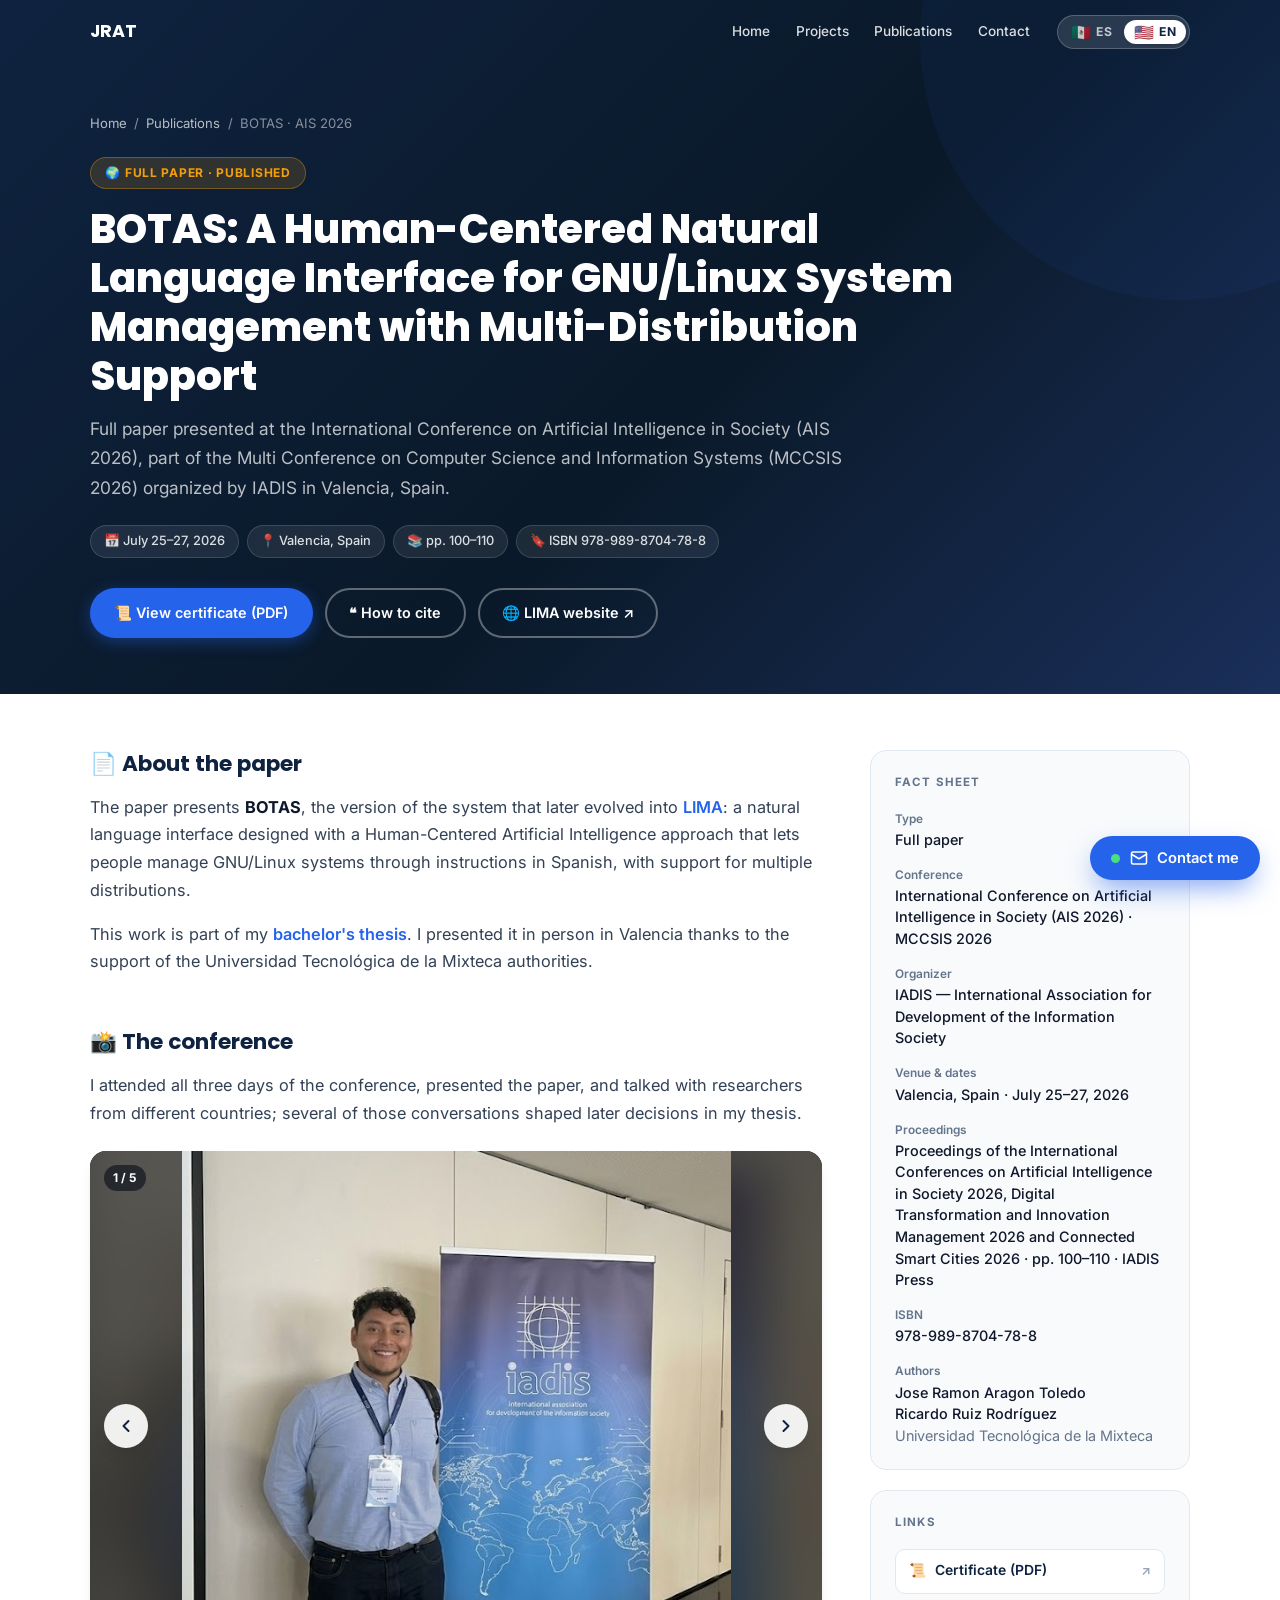
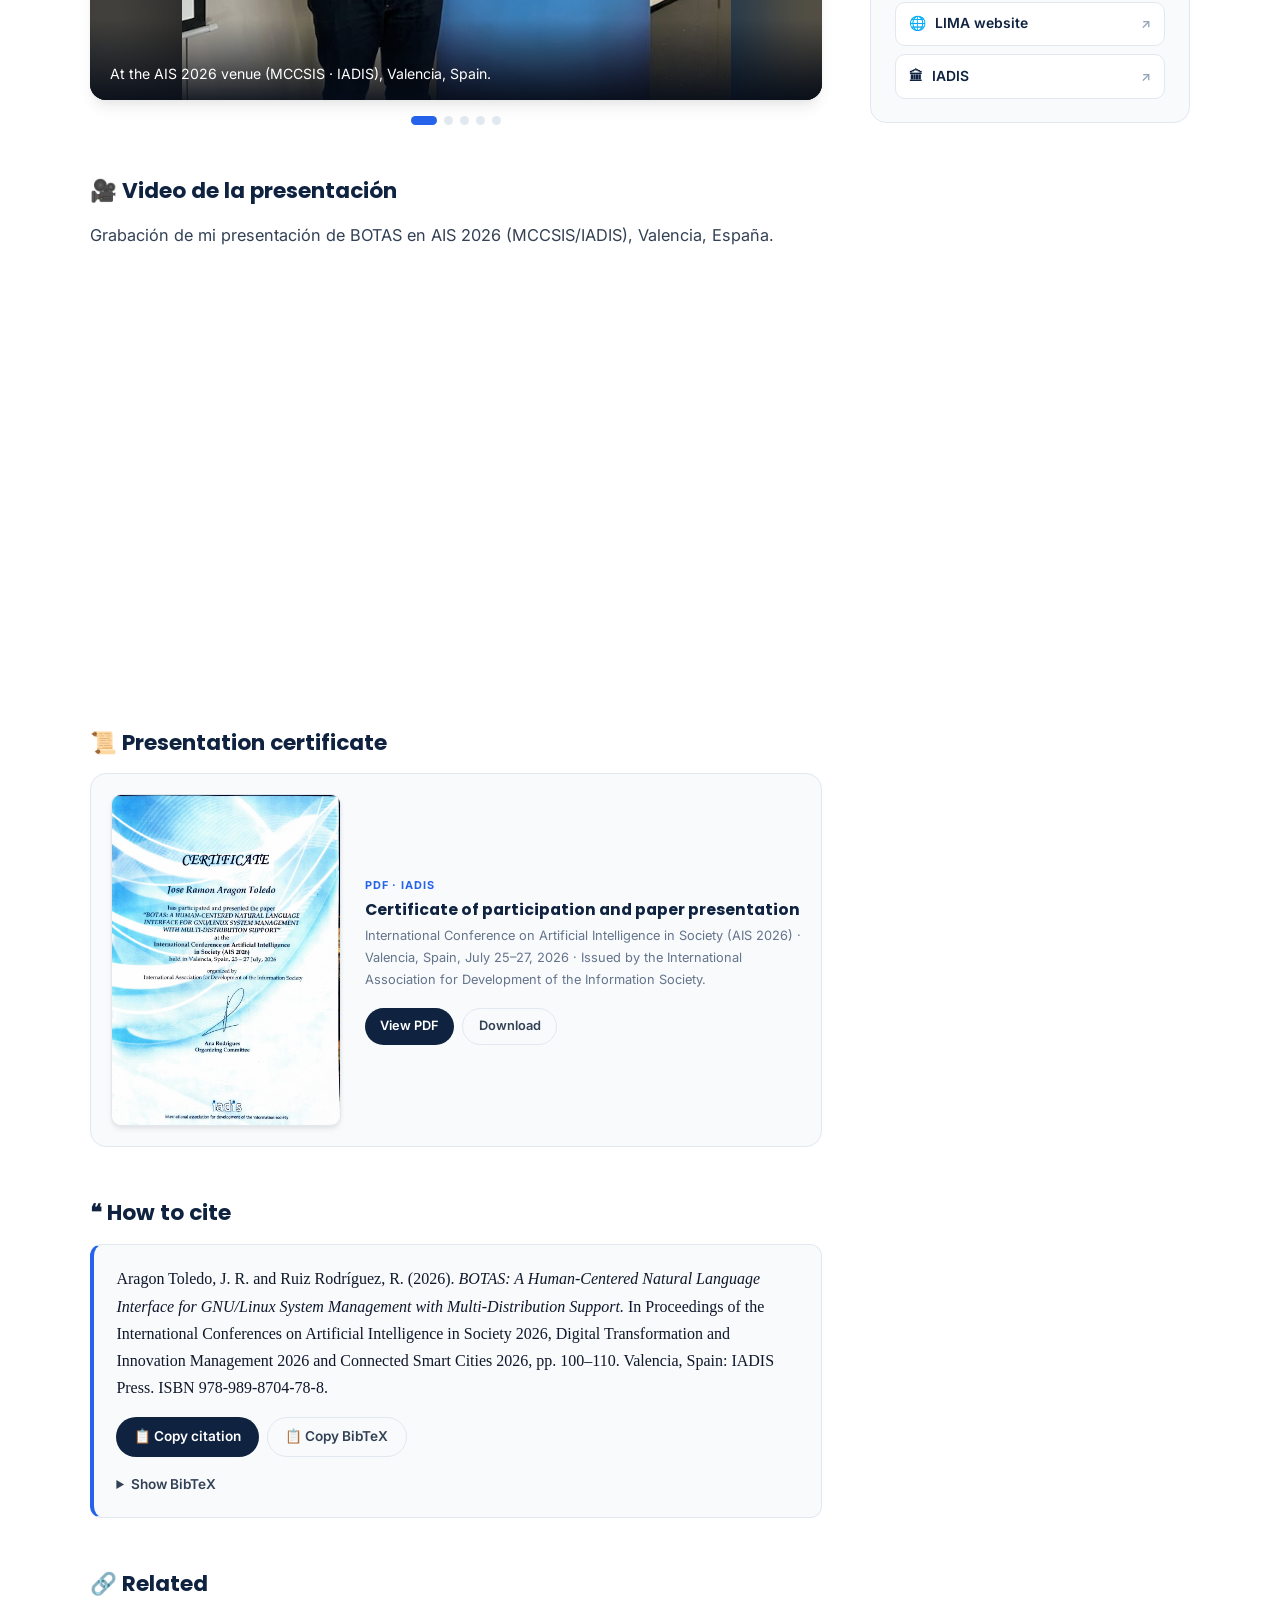
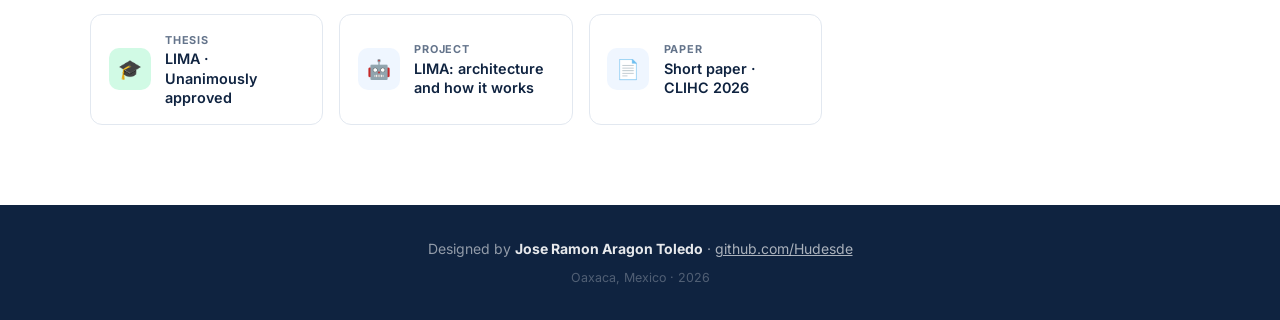
==== commit 63bf2423: "Actualizar botas-iadis-2026.html" ====
--- a/investigacion/botas-iadis-2026.html
+++ b/investigacion/botas-iadis-2026.html
@@ -103,7 +103,15 @@
           <div class="car-dots"></div>
         </div>
       </div>
-
+<div class="block">
+        <h2 class="block-title" data-i18n="b.video.title">🎥 Video de la presentación</h2>
+        <div class="prose">
+          <p data-i18n="b.video.p">Grabación de mi presentación de BOTAS en AIS 2026 (MCCSIS/IADIS), Valencia, España.</p>
+        </div>
+        <div style="position:relative;padding-bottom:56.25%;height:0;overflow:hidden;border-radius:12px;margin-top:1rem">
+          <iframe src="https://www.youtube.com/embed/JAt-KXCgKdo" title="Presentación BOTAS en AIS 2026 (IADIS)" style="position:absolute;top:0;left:0;width:100%;height:100%;border:0" allow="accelerometer; autoplay; clipboard-write; encrypted-media; gyroscope; picture-in-picture; web-share" allowfullscreen loading="lazy"></iframe>
+        </div>
+      </div>
       <div class="block">
         <h2 class="block-title" data-i18n="b.cert.title">📜 Certificado de presentación</h2>
         <div class="doc-wide">
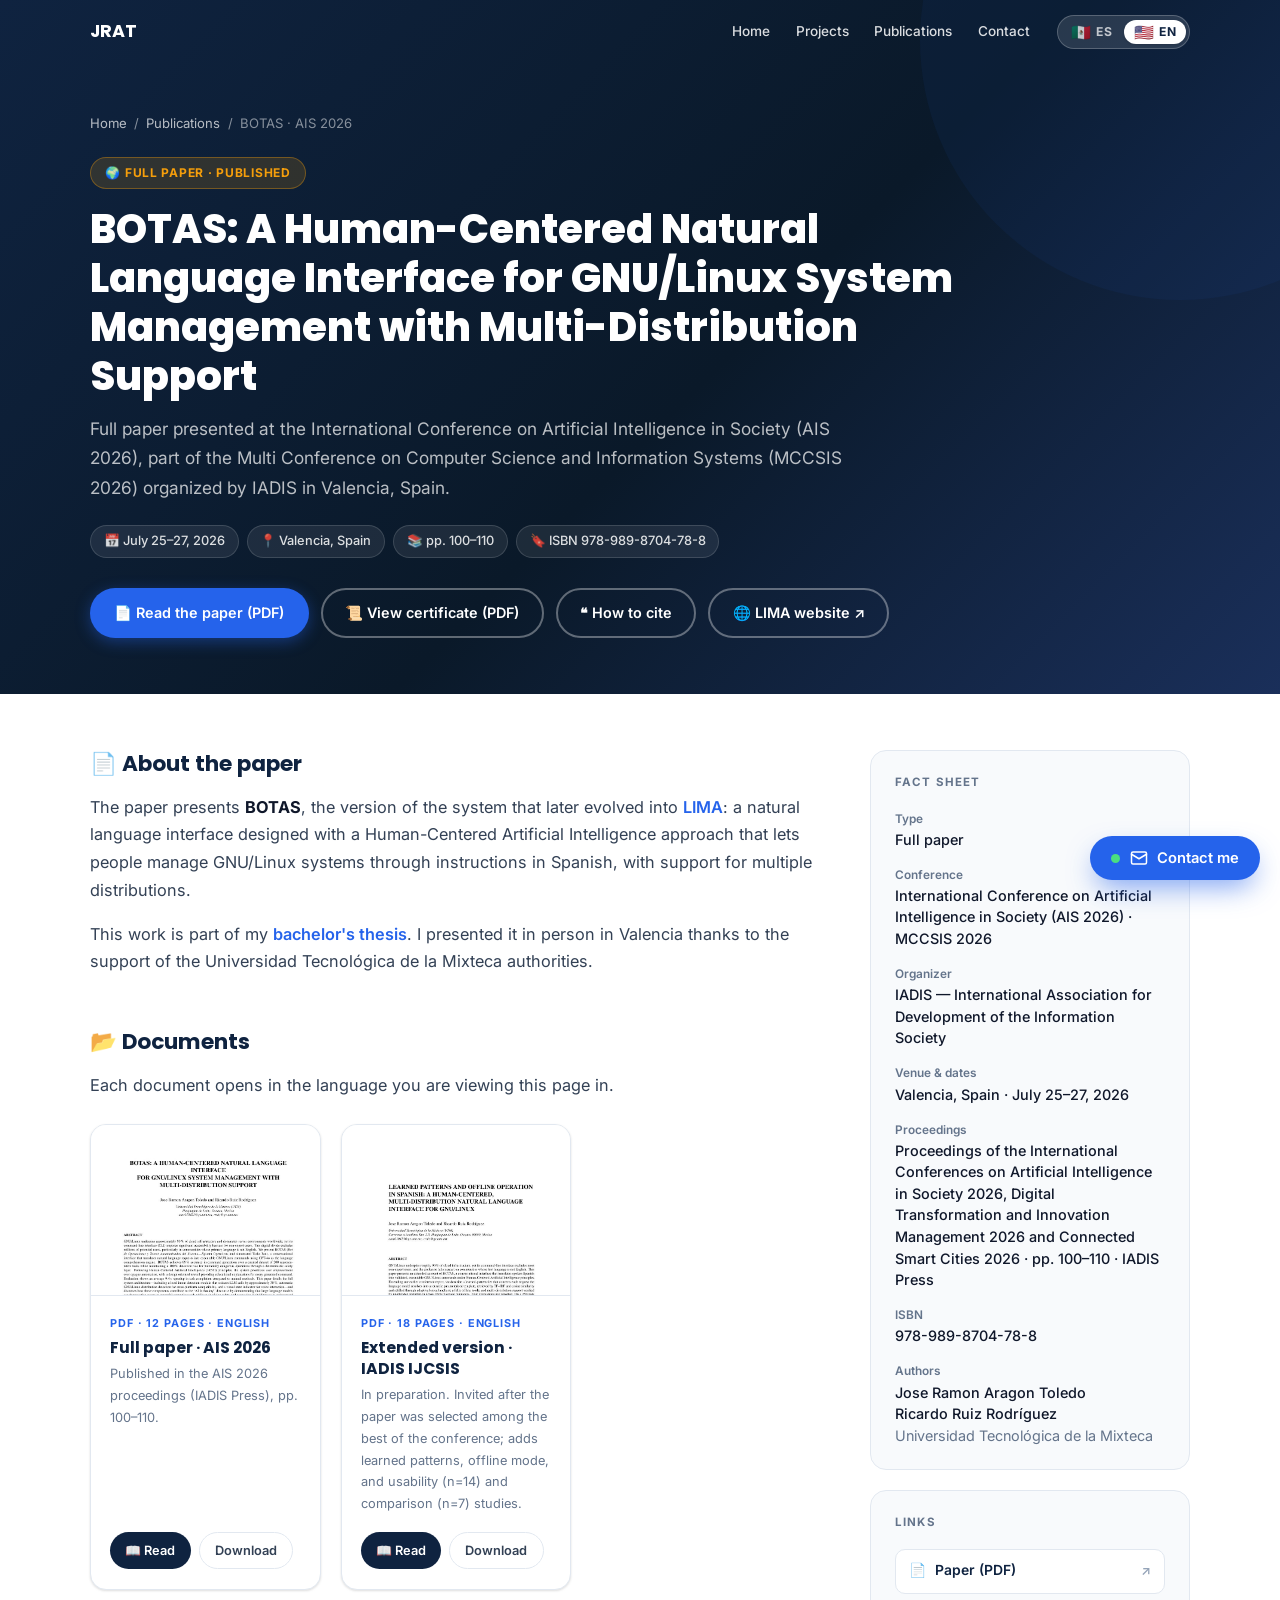
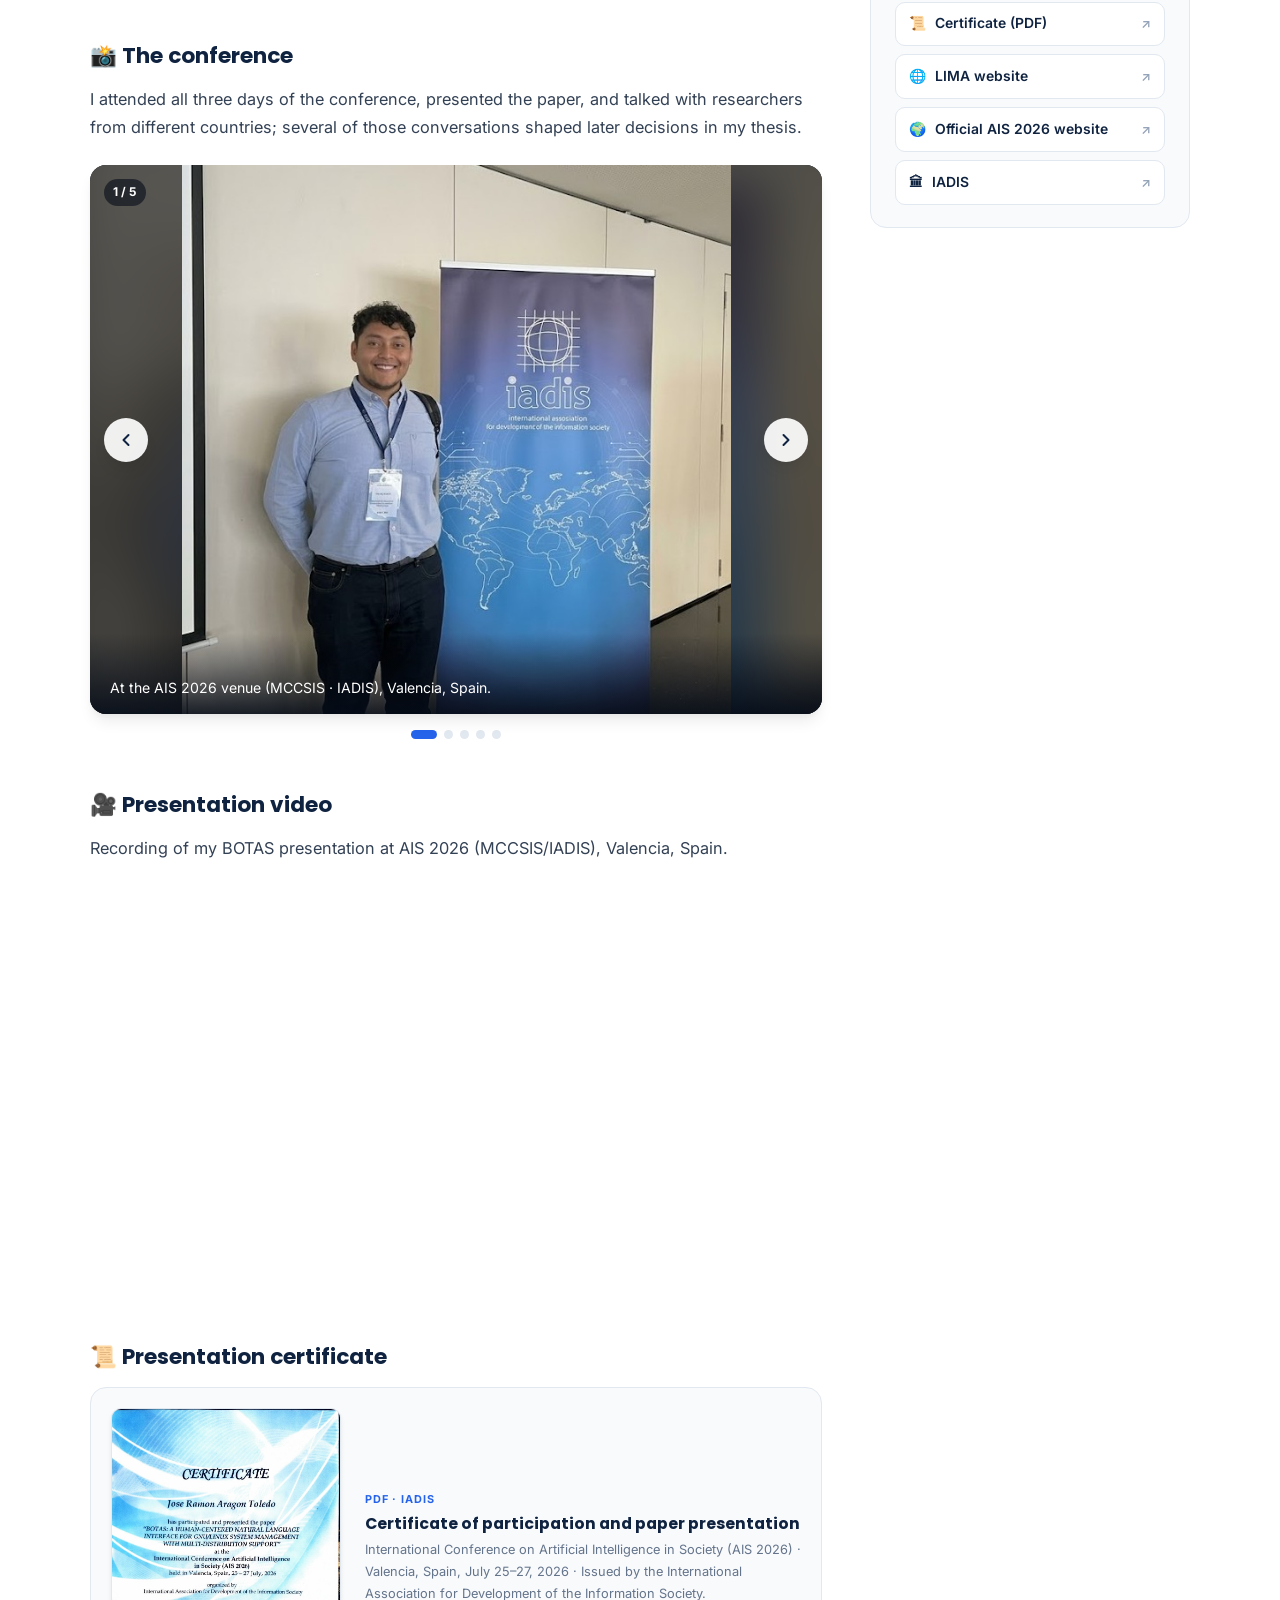
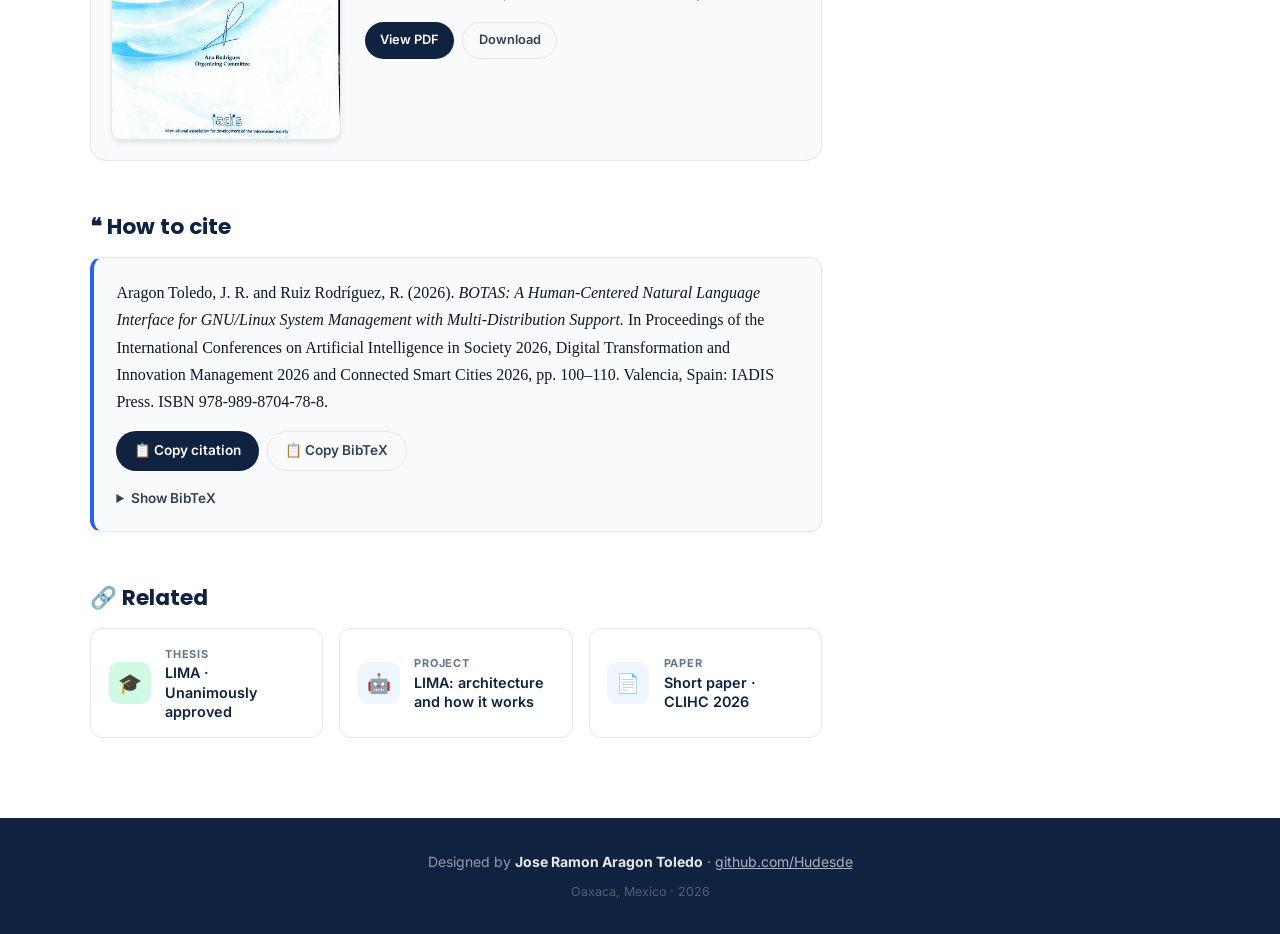
==== commit ec0a7b59: "papers y traducciones" ====
--- a/investigacion/botas-iadis-2026.html
+++ b/investigacion/botas-iadis-2026.html
@@ -47,7 +47,8 @@
       <span class="chip">🔖 ISBN 978-989-8704-78-8</span>
     </div>
     <div class="page-actions">
-      <a href="../Novedades/certificadoIADIS.pdf" target="_blank" rel="noopener" class="btn btn-primary" data-i18n="b.a1">📜 Ver certificado (PDF)</a>
+      <a href="../papers/AIS-IADIS-2026_BOTAS_full-paper_ES.pdf" target="_blank" rel="noopener" class="btn btn-primary" data-i18n="b.a0" data-i18n-attr="href:b.pdf">📄 Leer el artículo (PDF)</a>
+      <a href="../Novedades/certificadoIADIS.pdf" target="_blank" rel="noopener" class="btn btn-outline" data-i18n="b.a1">📜 Ver certificado (PDF)</a>
       <a href="#cita" class="btn btn-outline" data-i18n="b.a2">❝ Cómo citar</a>
       <a href="https://hudesde.github.io/LIMA-Web/" target="_blank" rel="noopener" class="btn btn-outline" data-i18n="b.a3">🌐 Sitio web de LIMA ↗</a>
     </div>
@@ -67,6 +68,39 @@
         </div>
       </div>
 
+      <div class="block" id="documentos">
+        <h2 class="block-title" data-i18n="b.docs.title">📂 Documentos</h2>
+        <div class="prose">
+          <p data-i18n="b.docs.p">Cada documento se abre en el idioma en que estás viendo esta página.</p>
+        </div>
+        <div class="docs">
+          <div class="doc-card">
+            <a class="doc-thumb" href="../papers/AIS-IADIS-2026_BOTAS_full-paper_ES.pdf" target="_blank" rel="noopener" data-i18n-attr="href:b.pdf"><img src="../assets/img/papers/AIS-IADIS-2026_BOTAS_full-paper_ES.jpg" alt="Primera página del artículo BOTAS en AIS 2026" data-i18n-attr="src:b.d1.img;alt:b.d1.alt" loading="lazy"></a>
+            <div class="doc-body">
+              <span class="doc-type" data-i18n="b.d1.type">PDF · 12 páginas · Español</span>
+              <span class="doc-name" data-i18n="b.d1.name">Artículo completo · AIS 2026</span>
+              <span class="doc-meta" data-i18n="b.d1.meta">Publicado en las actas de AIS 2026 (IADIS Press), pp. 100–110.</span>
+              <div class="doc-actions">
+                <a href="../papers/AIS-IADIS-2026_BOTAS_full-paper_ES.pdf" target="_blank" rel="noopener" class="pl pl-p" data-i18n="doc.read" data-i18n-attr="href:b.pdf">📖 Leer</a>
+                <a href="../papers/AIS-IADIS-2026_BOTAS_full-paper_ES.pdf" download="BOTAS-AIS2026-IADIS-ES.pdf" class="pl pl-g" data-i18n="doc.dl" data-i18n-attr="href:b.pdf;download:b.pdf.dl">Descargar</a>
+              </div>
+            </div>
+          </div>
+          <div class="doc-card">
+            <a class="doc-thumb" href="../papers/IJCSIS-2026_BOTAS_journal-extendido_ES.pdf" target="_blank" rel="noopener" data-i18n-attr="href:b.ext"><img src="../assets/img/papers/IJCSIS-2026_BOTAS_journal-extendido_ES.jpg" alt="Primera página de la versión extendida del artículo BOTAS" data-i18n-attr="src:b.d2.img;alt:b.d2.alt" loading="lazy"></a>
+            <div class="doc-body">
+              <span class="doc-type" data-i18n="b.d2.type">PDF · 19 páginas · Español</span>
+              <span class="doc-name" data-i18n="b.d2.name">Versión extendida · IADIS IJCSIS</span>
+              <span class="doc-meta" data-i18n="b.d2.meta">En preparación. Invitada por la selección del artículo entre los mejores del congreso; añade patrones aprendidos, modo sin conexión y estudios de usabilidad (n=14) y comparación (n=7). La versión en español es una traducción de cortesía.</span>
+              <div class="doc-actions">
+                <a href="../papers/IJCSIS-2026_BOTAS_journal-extendido_ES.pdf" target="_blank" rel="noopener" class="pl pl-p" data-i18n="doc.read" data-i18n-attr="href:b.ext">📖 Leer</a>
+                <a href="../papers/IJCSIS-2026_BOTAS_journal-extendido_ES.pdf" download="BOTAS-IJCSIS-extendido-ES.pdf" class="pl pl-g" data-i18n="doc.dl" data-i18n-attr="href:b.ext;download:b.ext.dl">Descargar</a>
+              </div>
+            </div>
+          </div>
+        </div>
+      </div>
+
       <div class="block">
         <h2 class="block-title" data-i18n="b.gal.title">📸 La conferencia</h2>
         <div class="prose">
@@ -103,13 +137,13 @@
           <div class="car-dots"></div>
         </div>
       </div>
-<div class="block">
+      <div class="block">
         <h2 class="block-title" data-i18n="b.video.title">🎥 Video de la presentación</h2>
         <div class="prose">
           <p data-i18n="b.video.p">Grabación de mi presentación de BOTAS en AIS 2026 (MCCSIS/IADIS), Valencia, España.</p>
         </div>
         <div style="position:relative;padding-bottom:56.25%;height:0;overflow:hidden;border-radius:12px;margin-top:1rem">
-          <iframe src="https://www.youtube.com/embed/JAt-KXCgKdo" title="Presentación BOTAS en AIS 2026 (IADIS)" style="position:absolute;top:0;left:0;width:100%;height:100%;border:0" allow="accelerometer; autoplay; clipboard-write; encrypted-media; gyroscope; picture-in-picture; web-share" allowfullscreen loading="lazy"></iframe>
+          <iframe src="https://www.youtube.com/embed/JAt-KXCgKdo" title="Presentación BOTAS en AIS 2026 (IADIS)" data-i18n-attr="title:b.video.iframe" style="position:absolute;top:0;left:0;width:100%;height:100%;border:0" allow="accelerometer; autoplay; clipboard-write; encrypted-media; gyroscope; picture-in-picture; web-share" allowfullscreen loading="lazy"></iframe>
         </div>
       </div>
       <div class="block">
@@ -179,9 +213,11 @@
       <div class="info-card">
         <h2 data-i18n="info.links">Enlaces</h2>
         <ul class="link-list">
+          <li><a href="../papers/AIS-IADIS-2026_BOTAS_full-paper_ES.pdf" target="_blank" rel="noopener" data-i18n-attr="href:b.pdf">📄 <span data-i18n="b.l0">Artículo (PDF)</span><span class="ext">↗</span></a></li>
           <li><a href="../Novedades/certificadoIADIS.pdf" target="_blank" rel="noopener">📜 <span data-i18n="b.l1">Certificado (PDF)</span><span class="ext">↗</span></a></li>
           <li><a href="https://hudesde.github.io/LIMA-Web/" target="_blank" rel="noopener">🌐 <span data-i18n="b.l2">Sitio web de LIMA</span><span class="ext">↗</span></a></li>
-          <li><a href="https://www.iadis.org/" target="_blank" rel="noopener">🏛 <span>IADIS</span><span class="ext">↗</span></a></li>
+          <li><a href="https://www.aisociety-conf.org/" target="_blank" rel="noopener">🌍 <span data-i18n="b.l3">Sitio oficial de AIS 2026</span><span class="ext">↗</span></a></li>
+          <li><a href="https://www.iadisportal.org/" target="_blank" rel="noopener">🏛 <span>IADIS</span><span class="ext">↗</span></a></li>
         </ul>
       </div>
     </aside>
@@ -202,12 +238,29 @@
     "b.lead": `Full paper presented at the International Conference on Artificial Intelligence in Society (AIS 2026), part of the Multi Conference on Computer Science and Information Systems (MCCSIS 2026) organized by IADIS in Valencia, Spain.`,
     "b.c1": `📅 July 25–27, 2026`,
     "b.c2": `📍 Valencia, Spain`,
+    "b.a0": `📄 Read the paper (PDF)`,
     "b.a1": `📜 View certificate (PDF)`,
     "b.a2": `❝ How to cite`,
     "b.a3": `🌐 LIMA website ↗`,
     "b.about.title": `📄 About the paper`,
     "b.about.p1": `The paper presents <strong>BOTAS</strong>, the version of the system that later evolved into <a href="../proyectos/lima.html">LIMA</a>: a natural language interface designed with a Human-Centered Artificial Intelligence approach that lets people manage GNU/Linux systems through instructions in Spanish, with support for multiple distributions.`,
     "b.about.p2": `This work is part of my <a href="tesis-lima.html">bachelor's thesis</a>. I presented it in person in Valencia thanks to the support of the Universidad Tecnológica de la Mixteca authorities.`,
+    "b.pdf": `../papers/AIS-IADIS-2026_BOTAS_full-paper_EN.pdf`,
+    "b.pdf.dl": `BOTAS-AIS2026-IADIS-EN.pdf`,
+    "b.ext": `../papers/IJCSIS-2026_BOTAS_journal-extendido_EN.pdf`,
+    "b.ext.dl": `BOTAS-IJCSIS-extended-EN.pdf`,
+    "b.docs.title": `📂 Documents`,
+    "b.docs.p": `Each document opens in the language you are viewing this page in.`,
+    "b.d1.img": `../assets/img/papers/AIS-IADIS-2026_BOTAS_full-paper_EN.jpg`,
+    "b.d1.alt": `First page of the BOTAS paper at AIS 2026`,
+    "b.d1.type": `PDF · 12 pages · English`,
+    "b.d1.name": `Full paper · AIS 2026`,
+    "b.d1.meta": `Published in the AIS 2026 proceedings (IADIS Press), pp. 100–110.`,
+    "b.d2.img": `../assets/img/papers/IJCSIS-2026_BOTAS_journal-extendido_EN.jpg`,
+    "b.d2.alt": `First page of the extended version of the BOTAS paper`,
+    "b.d2.type": `PDF · 18 pages · English`,
+    "b.d2.name": `Extended version · IADIS IJCSIS`,
+    "b.d2.meta": `In preparation. Invited after the paper was selected among the best of the conference; adds learned patterns, offline mode, and usability (n=14) and comparison (n=7) studies.`,
     "b.gal.title": `📸 The conference`,
     "b.gal.p": `I attended all three days of the conference, presented the paper, and talked with researchers from different countries; several of those conversations shaped later decisions in my thesis.`,
     "b.gal": `Photos from AIS 2026 in Valencia`,
@@ -221,6 +274,9 @@
     "b.g4": `Group photo of the conference attendees.`,
     "b.g5.alt": `Participants talking during the conference coffee break`,
     "b.g5": `Networking during the coffee break.`,
+    "b.video.title": `🎥 Presentation video`,
+    "b.video.p": `Recording of my BOTAS presentation at AIS 2026 (MCCSIS/IADIS), Valencia, Spain.`,
+    "b.video.iframe": `BOTAS presentation at AIS 2026 (IADIS)`,
     "b.cert.title": `📜 Presentation certificate`,
     "b.cert.alt": `IADIS certificate for presenting the BOTAS paper at AIS 2026`,
     "b.cert.name": `Certificate of participation and paper presentation`,
@@ -235,8 +291,10 @@
     "b.f4.v": `Valencia, Spain · July 25–27, 2026`,
     "b.f5.k": `Proceedings`,
     "b.f6.k": `Authors`,
+    "b.l0": `Paper (PDF)`,
     "b.l1": `Certificate (PDF)`,
     "b.l2": `LIMA website`,
+    "b.l3": `Official AIS 2026 website`,
   },
 };
 </script>
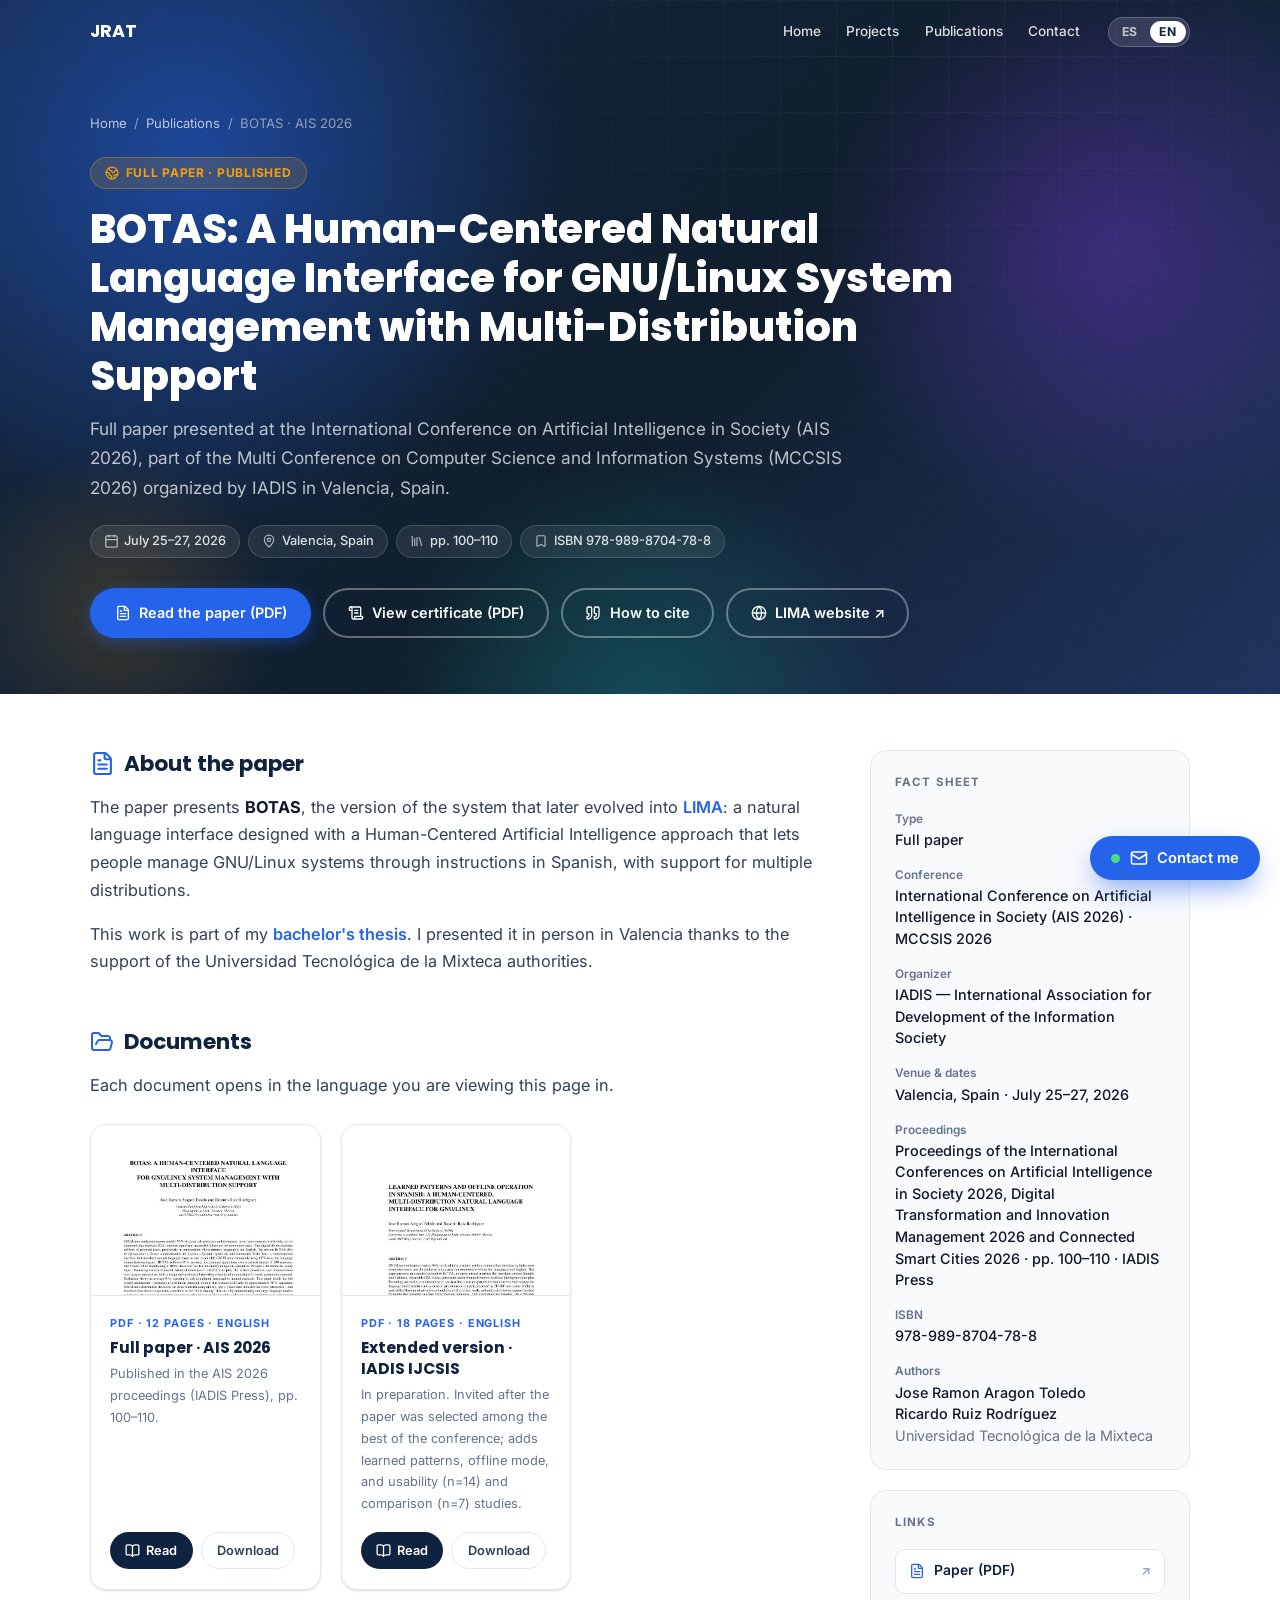
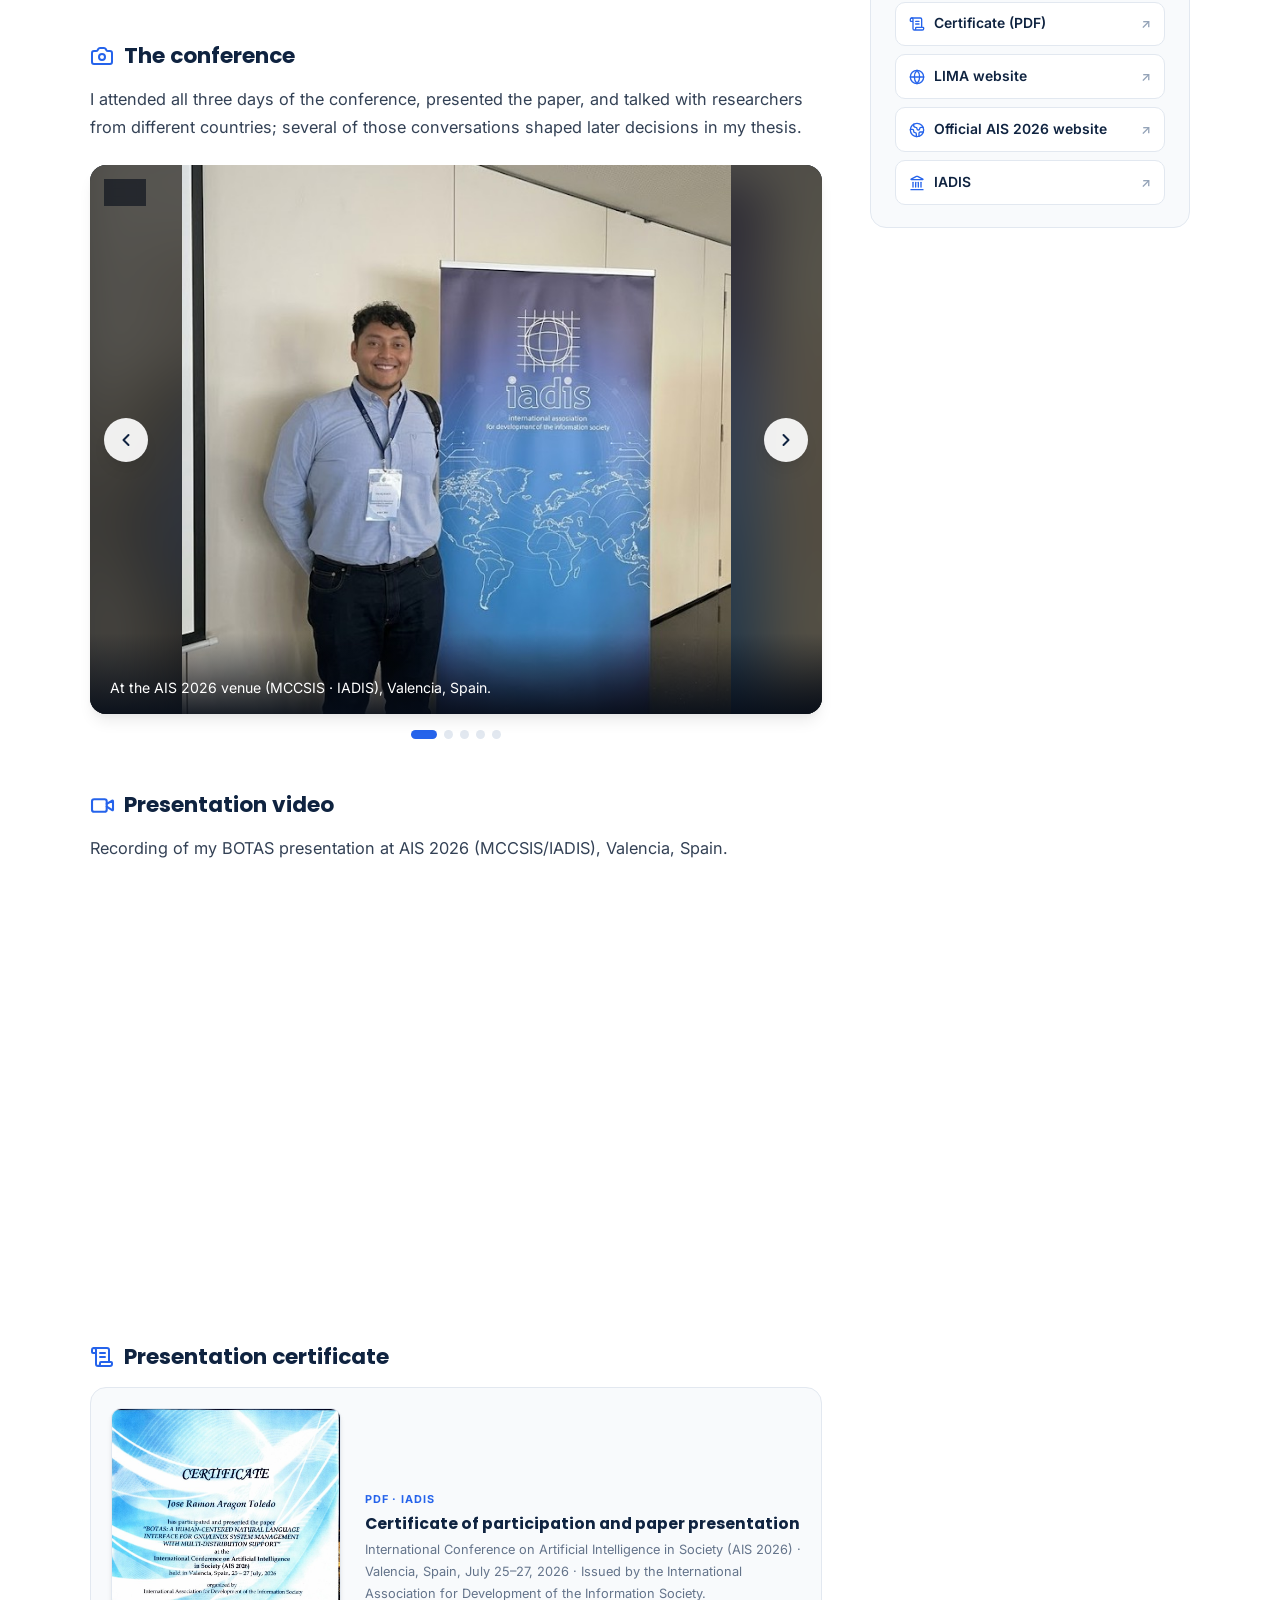
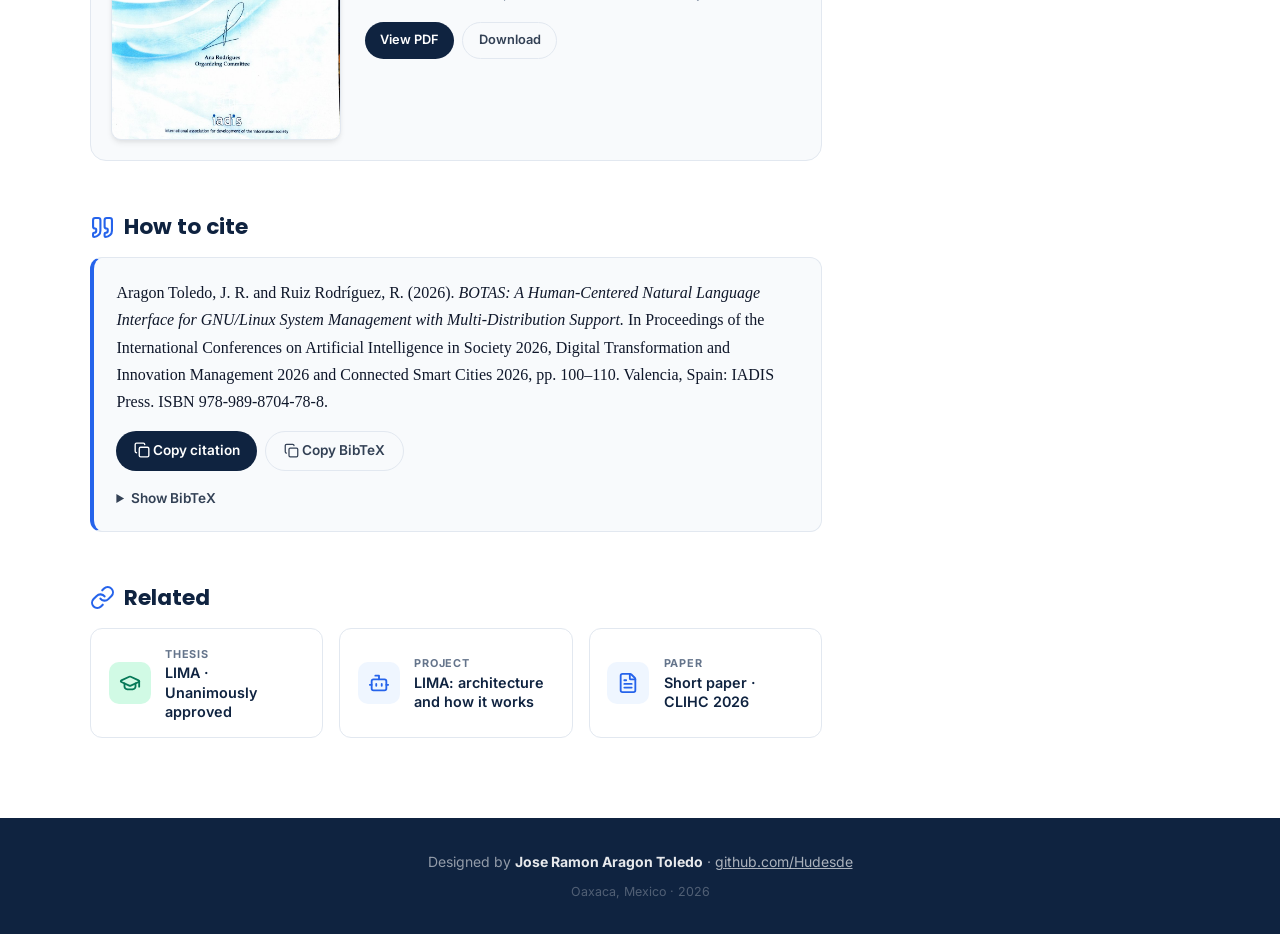
==== commit 81742150: "Rediseño visual: fondos animados, íconos SVG y transiciones entre páginas - Hero con fondo aurora an" ====
--- a/investigacion/botas-iadis-2026.html
+++ b/investigacion/botas-iadis-2026.html
@@ -10,6 +10,7 @@
 <link rel="preconnect" href="https://fonts.gstatic.com" crossorigin>
 <link href="https://fonts.googleapis.com/css2?family=Inter:wght@300;400;500;600;700&family=Poppins:wght@600;700;800&display=swap" rel="stylesheet">
 <link rel="stylesheet" href="../assets/css/site.css">
+<link rel="icon" href="../assets/img/favicon.svg" type="image/svg+xml">
 </head>
 <body>
 
@@ -24,8 +25,8 @@
       <li><a href="../index.html#contacto" data-i18n="nav.contact">Contacto</a></li>
     </ul>
     <div class="lang-switch" role="group" aria-label="Language / Idioma">
-      <button class="lang-btn" data-lang="es" aria-label="Español"><span class="flag">🇲🇽</span>ES</button>
-      <button class="lang-btn" data-lang="en" aria-label="English"><span class="flag">🇺🇸</span>EN</button>
+      <button class="lang-btn" data-lang="es" aria-label="Español">ES</button>
+      <button class="lang-btn" data-lang="en" aria-label="English">EN</button>
     </div>
     <button class="nav-toggle" id="navToggle" aria-label="Menú" data-i18n-attr="aria-label:nav.menu" aria-expanded="false" aria-controls="navLinks">
       <span></span><span></span><span></span>
@@ -34,23 +35,23 @@
 </nav>
 
 <!-- ═══ HEADER ═══ -->
-<header class="page-hero">
+<header class="page-hero" style="view-transition-name:vt-botas">
   <div class="container">
     <div class="crumbs"><a href="../index.html" data-i18n="crumb.home">Inicio</a><span>/</span><a href="../index.html#publicaciones" data-i18n="crumb.pubs">Publicaciones</a><span>/</span><span>BOTAS · AIS 2026</span></div>
-    <span class="page-tag" data-i18n="b.tag">🌍 Full Paper · Publicado</span>
+    <span class="page-tag" data-i18n="b.tag"><i class="ic ic-earth"></i> Full Paper · Publicado</span>
     <h1>BOTAS: A Human-Centered Natural Language Interface for GNU/Linux System Management with Multi-Distribution Support</h1>
     <p class="page-lead" data-i18n="b.lead">Artículo completo presentado en la International Conference on Artificial Intelligence in Society (AIS 2026), parte de la Multi Conference on Computer Science and Information Systems (MCCSIS 2026) organizada por IADIS en Valencia, España.</p>
     <div class="page-meta">
-      <span class="chip" data-i18n="b.c1">📅 25–27 de julio de 2026</span>
-      <span class="chip" data-i18n="b.c2">📍 Valencia, España</span>
-      <span class="chip">📚 pp. 100–110</span>
-      <span class="chip">🔖 ISBN 978-989-8704-78-8</span>
+      <span class="chip" data-i18n="b.c1"><i class="ic ic-calendar"></i> 25–27 de julio de 2026</span>
+      <span class="chip" data-i18n="b.c2"><i class="ic ic-pin"></i> Valencia, España</span>
+      <span class="chip"><i class="ic ic-library"></i> pp. 100–110</span>
+      <span class="chip"><i class="ic ic-bookmark"></i> ISBN 978-989-8704-78-8</span>
     </div>
     <div class="page-actions">
-      <a href="../papers/AIS-IADIS-2026_BOTAS_full-paper_ES.pdf" target="_blank" rel="noopener" class="btn btn-primary" data-i18n="b.a0" data-i18n-attr="href:b.pdf">📄 Leer el artículo (PDF)</a>
-      <a href="../Novedades/certificadoIADIS.pdf" target="_blank" rel="noopener" class="btn btn-outline" data-i18n="b.a1">📜 Ver certificado (PDF)</a>
-      <a href="#cita" class="btn btn-outline" data-i18n="b.a2">❝ Cómo citar</a>
-      <a href="https://hudesde.github.io/LIMA-Web/" target="_blank" rel="noopener" class="btn btn-outline" data-i18n="b.a3">🌐 Sitio web de LIMA ↗</a>
+      <a href="../papers/AIS-IADIS-2026_BOTAS_full-paper_ES.pdf" target="_blank" rel="noopener" class="btn btn-primary" data-i18n="b.a0" data-i18n-attr="href:b.pdf"><i class="ic ic-file"></i> Leer el artículo (PDF)</a>
+      <a href="../Novedades/certificadoIADIS.pdf" target="_blank" rel="noopener" class="btn btn-outline" data-i18n="b.a1"><i class="ic ic-scroll"></i> Ver certificado (PDF)</a>
+      <a href="#cita" class="btn btn-outline" data-i18n="b.a2"><i class="ic ic-quote"></i> Cómo citar</a>
+      <a href="https://hudesde.github.io/LIMA-Web/" target="_blank" rel="noopener" class="btn btn-outline" data-i18n="b.a3"><i class="ic ic-globe"></i> Sitio web de LIMA ↗</a>
     </div>
   </div>
 </header>
@@ -61,7 +62,7 @@
     <div class="detail-main">
 
       <div class="block">
-        <h2 class="block-title" data-i18n="b.about.title">📄 Sobre el artículo</h2>
+        <h2 class="block-title" data-i18n="b.about.title"><i class="ic ic-file"></i> Sobre el artículo</h2>
         <div class="prose">
           <p data-i18n="b.about.p1">El artículo presenta <strong>BOTAS</strong>, la versión del sistema que después evolucionó en <a href="../proyectos/lima.html">LIMA</a>: una interfaz de lenguaje natural diseñada con un enfoque de Inteligencia Artificial Centrada en el Humano que permite administrar sistemas GNU/Linux mediante instrucciones en español, con soporte para múltiples distribuciones.</p>
           <p data-i18n="b.about.p2">Este trabajo forma parte de mi <a href="tesis-lima.html">tesis de licenciatura</a>. Lo presenté de forma presencial en Valencia gracias al apoyo de las autoridades de la Universidad Tecnológica de la Mixteca.</p>
@@ -69,7 +70,7 @@
       </div>
 
       <div class="block" id="documentos">
-        <h2 class="block-title" data-i18n="b.docs.title">📂 Documentos</h2>
+        <h2 class="block-title" data-i18n="b.docs.title"><i class="ic ic-folder"></i> Documentos</h2>
         <div class="prose">
           <p data-i18n="b.docs.p">Cada documento se abre en el idioma en que estás viendo esta página.</p>
         </div>
@@ -81,7 +82,7 @@
               <span class="doc-name" data-i18n="b.d1.name">Artículo completo · AIS 2026</span>
               <span class="doc-meta" data-i18n="b.d1.meta">Publicado en las actas de AIS 2026 (IADIS Press), pp. 100–110.</span>
               <div class="doc-actions">
-                <a href="../papers/AIS-IADIS-2026_BOTAS_full-paper_ES.pdf" target="_blank" rel="noopener" class="pl pl-p" data-i18n="doc.read" data-i18n-attr="href:b.pdf">📖 Leer</a>
+                <a href="../papers/AIS-IADIS-2026_BOTAS_full-paper_ES.pdf" target="_blank" rel="noopener" class="pl pl-p" data-i18n="doc.read" data-i18n-attr="href:b.pdf"><i class="ic ic-book"></i> Leer</a>
                 <a href="../papers/AIS-IADIS-2026_BOTAS_full-paper_ES.pdf" download="BOTAS-AIS2026-IADIS-ES.pdf" class="pl pl-g" data-i18n="doc.dl" data-i18n-attr="href:b.pdf;download:b.pdf.dl">Descargar</a>
               </div>
             </div>
@@ -93,7 +94,7 @@
               <span class="doc-name" data-i18n="b.d2.name">Versión extendida · IADIS IJCSIS</span>
               <span class="doc-meta" data-i18n="b.d2.meta">En preparación. Invitada por la selección del artículo entre los mejores del congreso; añade patrones aprendidos, modo sin conexión y estudios de usabilidad (n=14) y comparación (n=7). La versión en español es una traducción de cortesía.</span>
               <div class="doc-actions">
-                <a href="../papers/IJCSIS-2026_BOTAS_journal-extendido_ES.pdf" target="_blank" rel="noopener" class="pl pl-p" data-i18n="doc.read" data-i18n-attr="href:b.ext">📖 Leer</a>
+                <a href="../papers/IJCSIS-2026_BOTAS_journal-extendido_ES.pdf" target="_blank" rel="noopener" class="pl pl-p" data-i18n="doc.read" data-i18n-attr="href:b.ext"><i class="ic ic-book"></i> Leer</a>
                 <a href="../papers/IJCSIS-2026_BOTAS_journal-extendido_ES.pdf" download="BOTAS-IJCSIS-extendido-ES.pdf" class="pl pl-g" data-i18n="doc.dl" data-i18n-attr="href:b.ext;download:b.ext.dl">Descargar</a>
               </div>
             </div>
@@ -102,7 +103,7 @@
       </div>
 
       <div class="block">
-        <h2 class="block-title" data-i18n="b.gal.title">📸 La conferencia</h2>
+        <h2 class="block-title" data-i18n="b.gal.title"><i class="ic ic-camera"></i> La conferencia</h2>
         <div class="prose">
           <p data-i18n="b.gal.p">Asistí los tres días de la conferencia, presenté el artículo y conversé con investigadores de distintos países; varias de esas conversaciones influyeron en decisiones posteriores de la tesis.</p>
         </div>
@@ -138,7 +139,7 @@
         </div>
       </div>
       <div class="block">
-        <h2 class="block-title" data-i18n="b.video.title">🎥 Video de la presentación</h2>
+        <h2 class="block-title" data-i18n="b.video.title"><i class="ic ic-video"></i> Video de la presentación</h2>
         <div class="prose">
           <p data-i18n="b.video.p">Grabación de mi presentación de BOTAS en AIS 2026 (MCCSIS/IADIS), Valencia, España.</p>
         </div>
@@ -147,7 +148,7 @@
         </div>
       </div>
       <div class="block">
-        <h2 class="block-title" data-i18n="b.cert.title">📜 Certificado de presentación</h2>
+        <h2 class="block-title" data-i18n="b.cert.title"><i class="ic ic-scroll"></i> Certificado de presentación</h2>
         <div class="doc-wide">
           <a class="doc-thumb" href="../Novedades/certificadoIADIS.pdf" target="_blank" rel="noopener"><img src="../assets/img/docs/certificado-iadis.jpg" alt="Certificado de IADIS por la presentación del artículo BOTAS en AIS 2026" data-i18n-attr="alt:b.cert.alt" loading="lazy"></a>
           <div class="doc-body">
@@ -163,12 +164,12 @@
       </div>
 
       <div class="block" id="cita">
-        <h2 class="block-title" data-i18n="cite.title">❝ Cómo citar</h2>
+        <h2 class="block-title" data-i18n="cite.title"><i class="ic ic-quote"></i> Cómo citar</h2>
         <div class="cite-box">
           <p class="cite-text" id="citeText">Aragon Toledo, J. R. and Ruiz Rodríguez, R. (2026). <em>BOTAS: A Human-Centered Natural Language Interface for GNU/Linux System Management with Multi-Distribution Support.</em> In Proceedings of the International Conferences on Artificial Intelligence in Society 2026, Digital Transformation and Innovation Management 2026 and Connected Smart Cities 2026, pp. 100–110. Valencia, Spain: IADIS Press. ISBN 978-989-8704-78-8.</p>
           <div class="cite-actions">
-            <button type="button" class="pl pl-p copy-btn" data-copy="#citeText"><span class="idle" data-i18n="cite.copy">📋 Copiar cita</span><span class="done" data-i18n="cite.copied">✓ Copiada</span></button>
-            <button type="button" class="pl pl-g copy-btn" data-copy="#bibText"><span class="idle" data-i18n="cite.bib">📋 Copiar BibTeX</span><span class="done" data-i18n="cite.copied">✓ Copiada</span></button>
+            <button type="button" class="pl pl-p copy-btn" data-copy="#citeText"><span class="idle" data-i18n="cite.copy"><i class="ic ic-copy"></i> Copiar cita</span><span class="done" data-i18n="cite.copied"><i class="ic ic-check"></i> Copiada</span></button>
+            <button type="button" class="pl pl-g copy-btn" data-copy="#bibText"><span class="idle" data-i18n="cite.bib"><i class="ic ic-copy"></i> Copiar BibTeX</span><span class="done" data-i18n="cite.copied"><i class="ic ic-check"></i> Copiada</span></button>
           </div>
           <details class="bibtex">
             <summary data-i18n="cite.bibshow">Ver BibTeX</summary>
@@ -187,11 +188,11 @@
       </div>
 
       <div class="block">
-        <h2 class="block-title" data-i18n="rel.title">🔗 Relacionado</h2>
+        <h2 class="block-title" data-i18n="rel.title"><i class="ic ic-link"></i> Relacionado</h2>
         <div class="rel-grid">
-          <a class="rel-card" href="tesis-lima.html"><span class="rel-ico" style="background:var(--green-l)">🎓</span><span><span class="rel-k" data-i18n="rel.thesis">Tesis</span><span class="rel-t" data-i18n="b.r1">LIMA · Aprobada por unanimidad</span></span></a>
-          <a class="rel-card" href="../proyectos/lima.html"><span class="rel-ico">🤖</span><span><span class="rel-k" data-i18n="rel.project">Proyecto</span><span class="rel-t" data-i18n="b.r2">LIMA: arquitectura y funcionamiento</span></span></a>
-          <a class="rel-card" href="clihc-2026.html"><span class="rel-ico">📄</span><span><span class="rel-k" data-i18n="rel.paper">Artículo</span><span class="rel-t">Short paper · CLIHC 2026</span></span></a>
+          <a class="rel-card" href="tesis-lima.html"><span class="rel-ico" style="background:var(--green-l)"><i class="ic ic-cap"></i></span><span><span class="rel-k" data-i18n="rel.thesis">Tesis</span><span class="rel-t" data-i18n="b.r1">LIMA · Aprobada por unanimidad</span></span></a>
+          <a class="rel-card" href="../proyectos/lima.html"><span class="rel-ico"><i class="ic ic-bot"></i></span><span><span class="rel-k" data-i18n="rel.project">Proyecto</span><span class="rel-t" data-i18n="b.r2">LIMA: arquitectura y funcionamiento</span></span></a>
+          <a class="rel-card" href="clihc-2026.html"><span class="rel-ico"><i class="ic ic-file"></i></span><span><span class="rel-k" data-i18n="rel.paper">Artículo</span><span class="rel-t">Short paper · CLIHC 2026</span></span></a>
         </div>
       </div>
 
@@ -213,11 +214,11 @@
       <div class="info-card">
         <h2 data-i18n="info.links">Enlaces</h2>
         <ul class="link-list">
-          <li><a href="../papers/AIS-IADIS-2026_BOTAS_full-paper_ES.pdf" target="_blank" rel="noopener" data-i18n-attr="href:b.pdf">📄 <span data-i18n="b.l0">Artículo (PDF)</span><span class="ext">↗</span></a></li>
-          <li><a href="../Novedades/certificadoIADIS.pdf" target="_blank" rel="noopener">📜 <span data-i18n="b.l1">Certificado (PDF)</span><span class="ext">↗</span></a></li>
-          <li><a href="https://hudesde.github.io/LIMA-Web/" target="_blank" rel="noopener">🌐 <span data-i18n="b.l2">Sitio web de LIMA</span><span class="ext">↗</span></a></li>
-          <li><a href="https://www.aisociety-conf.org/" target="_blank" rel="noopener">🌍 <span data-i18n="b.l3">Sitio oficial de AIS 2026</span><span class="ext">↗</span></a></li>
-          <li><a href="https://www.iadisportal.org/" target="_blank" rel="noopener">🏛 <span>IADIS</span><span class="ext">↗</span></a></li>
+          <li><a href="../papers/AIS-IADIS-2026_BOTAS_full-paper_ES.pdf" target="_blank" rel="noopener" data-i18n-attr="href:b.pdf"><i class="ic ic-file"></i> <span data-i18n="b.l0">Artículo (PDF)</span><span class="ext">↗</span></a></li>
+          <li><a href="../Novedades/certificadoIADIS.pdf" target="_blank" rel="noopener"><i class="ic ic-scroll"></i> <span data-i18n="b.l1">Certificado (PDF)</span><span class="ext">↗</span></a></li>
+          <li><a href="https://hudesde.github.io/LIMA-Web/" target="_blank" rel="noopener"><i class="ic ic-globe"></i> <span data-i18n="b.l2">Sitio web de LIMA</span><span class="ext">↗</span></a></li>
+          <li><a href="https://www.aisociety-conf.org/" target="_blank" rel="noopener"><i class="ic ic-earth"></i> <span data-i18n="b.l3">Sitio oficial de AIS 2026</span><span class="ext">↗</span></a></li>
+          <li><a href="https://www.iadisportal.org/" target="_blank" rel="noopener"><i class="ic ic-landmark"></i> <span>IADIS</span><span class="ext">↗</span></a></li>
         </ul>
       </div>
     </aside>
@@ -234,22 +235,22 @@
   en: {
     "meta.title": `BOTAS Paper · AIS/IADIS 2026 | Jose Ramon Aragon Toledo`,
     "meta.desc": `BOTAS: A Human-Centered Natural Language Interface for GNU/Linux System Management with Multi-Distribution Support — full paper by Jose Ramon Aragon Toledo and Ricardo Ruiz Rodríguez presented at AIS 2026 (MCCSIS/IADIS), Valencia, Spain.`,
-    "b.tag": `🌍 Full Paper · Published`,
+    "b.tag": `<i class="ic ic-earth"></i> Full Paper · Published`,
     "b.lead": `Full paper presented at the International Conference on Artificial Intelligence in Society (AIS 2026), part of the Multi Conference on Computer Science and Information Systems (MCCSIS 2026) organized by IADIS in Valencia, Spain.`,
-    "b.c1": `📅 July 25–27, 2026`,
-    "b.c2": `📍 Valencia, Spain`,
-    "b.a0": `📄 Read the paper (PDF)`,
-    "b.a1": `📜 View certificate (PDF)`,
-    "b.a2": `❝ How to cite`,
-    "b.a3": `🌐 LIMA website ↗`,
-    "b.about.title": `📄 About the paper`,
+    "b.c1": `<i class="ic ic-calendar"></i> July 25–27, 2026`,
+    "b.c2": `<i class="ic ic-pin"></i> Valencia, Spain`,
+    "b.a0": `<i class="ic ic-file"></i> Read the paper (PDF)`,
+    "b.a1": `<i class="ic ic-scroll"></i> View certificate (PDF)`,
+    "b.a2": `<i class="ic ic-quote"></i> How to cite`,
+    "b.a3": `<i class="ic ic-globe"></i> LIMA website ↗`,
+    "b.about.title": `<i class="ic ic-file"></i> About the paper`,
     "b.about.p1": `The paper presents <strong>BOTAS</strong>, the version of the system that later evolved into <a href="../proyectos/lima.html">LIMA</a>: a natural language interface designed with a Human-Centered Artificial Intelligence approach that lets people manage GNU/Linux systems through instructions in Spanish, with support for multiple distributions.`,
     "b.about.p2": `This work is part of my <a href="tesis-lima.html">bachelor's thesis</a>. I presented it in person in Valencia thanks to the support of the Universidad Tecnológica de la Mixteca authorities.`,
     "b.pdf": `../papers/AIS-IADIS-2026_BOTAS_full-paper_EN.pdf`,
     "b.pdf.dl": `BOTAS-AIS2026-IADIS-EN.pdf`,
     "b.ext": `../papers/IJCSIS-2026_BOTAS_journal-extendido_EN.pdf`,
     "b.ext.dl": `BOTAS-IJCSIS-extended-EN.pdf`,
-    "b.docs.title": `📂 Documents`,
+    "b.docs.title": `<i class="ic ic-folder"></i> Documents`,
     "b.docs.p": `Each document opens in the language you are viewing this page in.`,
     "b.d1.img": `../assets/img/papers/AIS-IADIS-2026_BOTAS_full-paper_EN.jpg`,
     "b.d1.alt": `First page of the BOTAS paper at AIS 2026`,
@@ -261,7 +262,7 @@
     "b.d2.type": `PDF · 18 pages · English`,
     "b.d2.name": `Extended version · IADIS IJCSIS`,
     "b.d2.meta": `In preparation. Invited after the paper was selected among the best of the conference; adds learned patterns, offline mode, and usability (n=14) and comparison (n=7) studies.`,
-    "b.gal.title": `📸 The conference`,
+    "b.gal.title": `<i class="ic ic-camera"></i> The conference`,
     "b.gal.p": `I attended all three days of the conference, presented the paper, and talked with researchers from different countries; several of those conversations shaped later decisions in my thesis.`,
     "b.gal": `Photos from AIS 2026 in Valencia`,
     "b.g1.alt": `Jose Ramon Aragon Toledo next to the IADIS banner at the conference venue`,
@@ -274,10 +275,10 @@
     "b.g4": `Group photo of the conference attendees.`,
     "b.g5.alt": `Participants talking during the conference coffee break`,
     "b.g5": `Networking during the coffee break.`,
-    "b.video.title": `🎥 Presentation video`,
+    "b.video.title": `<i class="ic ic-video"></i> Presentation video`,
     "b.video.p": `Recording of my BOTAS presentation at AIS 2026 (MCCSIS/IADIS), Valencia, Spain.`,
     "b.video.iframe": `BOTAS presentation at AIS 2026 (IADIS)`,
-    "b.cert.title": `📜 Presentation certificate`,
+    "b.cert.title": `<i class="ic ic-scroll"></i> Presentation certificate`,
     "b.cert.alt": `IADIS certificate for presenting the BOTAS paper at AIS 2026`,
     "b.cert.name": `Certificate of participation and paper presentation`,
     "b.cert.meta": `International Conference on Artificial Intelligence in Society (AIS 2026) · Valencia, Spain, July 25–27, 2026 · Issued by the International Association for Development of the Information Society.`,
--- a/assets/css/site.css
+++ b/assets/css/site.css
@@ -45,16 +45,13 @@
 nav.scrolled .lang-btn:hover{color:var(--navy)}
 .lang-btn.active{background:#fff;color:var(--navy);box-shadow:var(--sh-sm)}
 nav.scrolled .lang-btn.active{background:var(--blue);color:#fff}
-.lang-btn .flag{font-size:1rem;line-height:1}
 
 /* ── HERO ── */
 #inicio{min-height:100vh;background:linear-gradient(135deg,var(--navy) 0%,#0a1929 50%,#1a2f5a 100%);display:flex;align-items:center;justify-content:center;padding:calc(var(--nav-h) + 4rem) 1.5rem 5rem;position:relative;overflow:hidden;text-align:center}
-#inicio::before,#inicio::after{content:'';position:absolute;border-radius:50%;opacity:.05}
-#inicio::before{width:600px;height:600px;background:var(--blue);top:-200px;right:-200px}
-#inicio::after{width:400px;height:400px;background:var(--amber);bottom:-150px;left:-150px}
 .hero-inner{max-width:780px;position:relative;z-index:1}
 .hero-badge{display:inline-flex;align-items:center;gap:.5rem;background:rgba(245,158,11,.15);border:1px solid rgba(245,158,11,.3);color:var(--amber);border-radius:var(--rf);padding:.35rem 1rem;font-size:.78rem;font-weight:600;letter-spacing:.05em;text-transform:uppercase;margin-bottom:1.5rem;transition:background .5s,border-color .5s,color .5s,opacity .3s}
-.hero-photo{width:120px;height:120px;border-radius:50%;object-fit:cover;object-position:top center;border:3px solid rgba(255,255,255,.2);margin:0 auto 1.5rem;box-shadow:0 0 40px rgba(59,130,246,.3)}
+.hero-photo-wrap{position:relative;width:128px;height:128px;margin:0 auto 1.6rem;border-radius:50%}
+.hero-photo{position:relative;z-index:1;width:100%;height:100%;border-radius:50%;object-fit:cover;object-position:top center;border:4px solid #0b1a30}
 .hero-inner h1{font-family:'Poppins',sans-serif;font-size:clamp(2.2rem,5vw,3.5rem);font-weight:800;color:#fff;line-height:1.15;margin-bottom:.75rem}
 .hero-title{font-size:clamp(.95rem,2.5vw,1.2rem);color:rgba(255,255,255,.7);margin-bottom:1rem}
 .hero-sub{font-size:clamp(.875rem,1.8vw,1rem);color:rgba(255,255,255,.5);max-width:560px;margin:0 auto 2.5rem}
@@ -67,7 +64,7 @@
 .hero-socials{display:flex;gap:1.5rem;justify-content:center;margin-top:2.5rem;flex-wrap:wrap}
 .hero-social{color:rgba(255,255,255,.45);font-size:.82rem;transition:color var(--t);display:flex;align-items:center;gap:.4rem}
 .hero-social:hover{color:rgba(255,255,255,.85)}
-.scroll-ind{position:absolute;bottom:2rem;left:50%;transform:translateX(-50%);color:rgba(255,255,255,.3);animation:bounce 2s infinite}
+.scroll-ind{position:absolute;z-index:1;bottom:2rem;left:50%;transform:translateX(-50%);color:rgba(255,255,255,.3);animation:bounce 2s infinite}
 @keyframes bounce{0%,100%{transform:translateX(-50%) translateY(0)}50%{transform:translateX(-50%) translateY(8px)}}
 
 /* ── SECTIONS ── */
@@ -121,7 +118,6 @@
 .proj-card.feat{grid-column:1/-1;display:grid;grid-template-columns:1fr 1fr}
 .proj-banner{min-height:200px;background:linear-gradient(135deg,var(--navy) 0%,#1a3560 100%);display:flex;align-items:center;justify-content:center;position:relative;overflow:hidden;padding:2rem}
 .proj-card.feat .proj-banner{min-height:300px}
-.proj-banner-bg{font-size:6rem;opacity:.12;position:absolute;right:-1rem;bottom:-1rem;line-height:1}
 .proj-logo{font-family:'Poppins',sans-serif;font-size:3.5rem;font-weight:800;color:#fff;text-align:center;position:relative;z-index:1;line-height:1}
 .proj-logo span{color:var(--amber)}
 .proj-logo-sub{color:rgba(255,255,255,.45);font-size:.78rem;text-align:center;margin-top:.35rem;position:relative;z-index:1}
@@ -266,7 +262,7 @@
   section{padding:2.5rem .875rem}
   #inicio{padding:calc(var(--nav-h) + 3rem) 1rem 4rem}
   .hero-inner h1{font-size:1.9rem}
-  .hero-photo{width:96px;height:96px}
+  .hero-photo-wrap{width:104px;height:104px}
   .hero-badge{font-size:.7rem;padding:.28rem .8rem}
   .hero-cta{flex-direction:column;align-items:center}
   .btn{width:100%;max-width:300px;justify-content:center}
@@ -315,7 +311,6 @@
 
 /* ── DETAIL PAGE: HERO ── */
 .page-hero{background:linear-gradient(135deg,var(--navy) 0%,#0a1929 55%,#1a2f5a 100%);color:#fff;padding:calc(var(--nav-h) + 3rem) 1.5rem 3.5rem;position:relative;overflow:hidden}
-.page-hero::before{content:'';position:absolute;width:520px;height:520px;border-radius:50%;background:var(--blue);opacity:.06;top:-220px;right:-160px}
 .page-hero .container{position:relative;z-index:1}
 .crumbs{display:flex;flex-wrap:wrap;gap:.45rem;font-size:.82rem;color:rgba(255,255,255,.5);margin-bottom:1.4rem}
 .crumbs a{color:rgba(255,255,255,.7);transition:color var(--t)}
@@ -540,3 +535,203 @@
   .form-foot{flex-direction:column-reverse;align-items:stretch}
   .btn-send{max-width:none}
 }
+
+/* ══════════ VISUAL LAYER: ambient backgrounds · motion · page transitions ══════════ */
+
+/* ── AMBIENT BACKGROUND (hero + detail headers; markup injected by site.js) ── */
+.fx{position:absolute;inset:0;overflow:hidden;pointer-events:none;z-index:0}
+.fx-blob{position:absolute;border-radius:50%;aspect-ratio:1;will-change:transform}
+.fx-b1{width:58%;left:-14%;top:-30%;background:radial-gradient(closest-side,rgba(37,99,235,.55),transparent);animation:drift1 22s ease-in-out infinite alternate}
+.fx-b2{width:46%;right:-10%;top:-6%;background:radial-gradient(closest-side,rgba(124,58,237,.36),transparent);animation:drift2 27s ease-in-out infinite alternate}
+.fx-b3{width:40%;left:30%;bottom:-38%;background:radial-gradient(closest-side,rgba(20,184,166,.26),transparent);animation:drift3 31s ease-in-out infinite alternate}
+.fx-b4{width:26%;left:-4%;bottom:-12%;background:radial-gradient(closest-side,rgba(245,158,11,.16),transparent);animation:drift2 35s ease-in-out infinite alternate-reverse}
+@keyframes drift1{to{transform:translate(22%,18%) scale(1.12)}}
+@keyframes drift2{to{transform:translate(-18%,22%) scale(.9)}}
+@keyframes drift3{to{transform:translate(16%,-20%) scale(1.18)}}
+.fx-grid{position:absolute;inset:0;background-image:linear-gradient(rgba(255,255,255,.045) 1px,transparent 1px),linear-gradient(90deg,rgba(255,255,255,.045) 1px,transparent 1px);background-size:56px 56px;background-position:center top;-webkit-mask-image:radial-gradient(ellipse 75% 65% at 50% 35%,#000 15%,transparent 75%);mask-image:radial-gradient(ellipse 75% 65% at 50% 35%,#000 15%,transparent 75%)}
+.fx-grain{position:absolute;inset:0;opacity:.07;mix-blend-mode:overlay;background-image:url("data:image/svg+xml,%3Csvg xmlns='http://www.w3.org/2000/svg' width='160' height='160'%3E%3Cfilter id='n'%3E%3CfeTurbulence type='fractalNoise' baseFrequency='.85' numOctaves='2' stitchTiles='stitch'/%3E%3C/filter%3E%3Crect width='100%25' height='100%25' filter='url(%23n)'/%3E%3C/svg%3E")}
+.fx-net{position:absolute;inset:0;width:100%;height:100%}
+.fx-veil{position:absolute;inset:0;background:radial-gradient(ellipse 42% 46% at 50% 50%,rgba(8,20,36,.6),transparent 72%)}
+.page-hero[style*="gradient"] .fx-blob{background:radial-gradient(closest-side,rgba(255,255,255,.14),transparent)}
+.page-hero .fx-grid{-webkit-mask-image:radial-gradient(ellipse 60% 90% at 75% 0%,#000 10%,transparent 70%);mask-image:radial-gradient(ellipse 60% 90% at 75% 0%,#000 10%,transparent 70%)}
+
+/* ── HERO: entrance, photo ring, name sheen ── */
+@keyframes rise{from{opacity:0;transform:translateY(18px)}}
+.hero-inner>*{animation:rise .8s cubic-bezier(.2,.7,.2,1) var(--d,0s) backwards}
+.hero-inner>:nth-child(2){--d:.08s}
+.hero-inner>:nth-child(3){--d:.16s}
+.hero-inner>:nth-child(4){--d:.24s}
+.hero-inner>:nth-child(5){--d:.32s}
+.hero-inner>:nth-child(6){--d:.4s}
+.hero-inner>:nth-child(7){--d:.48s}
+.hero-inner>:nth-child(8){--d:.56s}
+.hero-photo-wrap::before,.hero-photo-wrap::after{content:'';position:absolute;inset:-3px;border-radius:50%;background:conic-gradient(#3B82F6,#A855F7,#F59E0B,#14B8A6,#3B82F6);animation:spin 7s linear infinite}
+.hero-photo-wrap::after{inset:-10px;filter:blur(18px);opacity:.55}
+@keyframes spin{to{transform:rotate(1turn)}}
+.hero-inner h1{background:linear-gradient(110deg,#fff 0%,#fff 42%,#BFDBFE 50%,#fff 58%,#fff 100%);background-size:260% 100%;background-position:100% 0;-webkit-background-clip:text;background-clip:text;color:transparent;animation:rise .8s cubic-bezier(.2,.7,.2,1) var(--d,0s) backwards,sheen 9s ease-in-out 2s infinite}
+@keyframes sheen{0%,60%{background-position:100% 0}100%{background-position:0 0}}
+
+/* ── NAV: reading progress ── */
+@supports (animation-timeline:scroll()){
+  nav::after{content:'';position:absolute;left:0;right:0;bottom:0;height:2px;background:linear-gradient(90deg,var(--blue),#A855F7,var(--amber));transform-origin:0 50%;transform:scaleX(0);animation:grow-x linear both;animation-timeline:scroll(root)}
+  @keyframes grow-x{to{transform:scaleX(1)}}
+}
+
+/* ── TIMELINE: line draws in as you scroll ── */
+@supports (animation-timeline:view()){
+  .timeline::before{transform-origin:top;animation:grow-y linear both;animation-timeline:view();animation-range:entry 10% cover 55%}
+  @keyframes grow-y{from{transform:scaleY(0)}}
+}
+
+/* ── ABOUT: soft glow behind the photo ── */
+.about-photo-wrap{isolation:isolate}
+.about-photo-wrap::before{content:'';position:absolute;inset:10% -7% -7% 10%;z-index:-1;border-radius:var(--r-lg);background:linear-gradient(135deg,var(--blue),#A855F7 60%,var(--amber));opacity:.28;filter:blur(34px)}
+
+/* ── PROJECT BANNERS ── */
+.proj-banner::before{content:'';position:absolute;inset:0;background-image:linear-gradient(rgba(255,255,255,.08) 1px,transparent 1px),linear-gradient(90deg,rgba(255,255,255,.08) 1px,transparent 1px);background-size:26px 26px;-webkit-mask-image:radial-gradient(ellipse 70% 70% at 50% 50%,#000 5%,transparent 72%);mask-image:radial-gradient(ellipse 70% 70% at 50% 50%,#000 5%,transparent 72%)}
+.proj-banner::after{content:'';position:absolute;width:75%;aspect-ratio:1;left:12%;top:-45%;border-radius:50%;background:radial-gradient(closest-side,rgba(255,255,255,.2),transparent);transition:transform .9s cubic-bezier(.2,.8,.2,1)}
+.proj-card:hover .proj-banner::after{transform:translateY(30%) scale(1.15)}
+.proj-art{position:relative;z-index:1;text-align:center}
+.proj-glyph{width:84px;height:84px;margin:0 auto .9rem;border-radius:24px;display:grid;place-items:center;font-size:2.3rem;color:#fff;background:rgba(255,255,255,.12);border:1px solid rgba(255,255,255,.28);box-shadow:0 12px 30px -8px rgba(0,0,0,.35),inset 0 1px 0 rgba(255,255,255,.25);backdrop-filter:blur(6px);transition:transform .5s cubic-bezier(.2,.8,.2,1)}
+.proj-card:hover .proj-glyph{transform:translateY(-4px) rotate(-5deg) scale(1.06)}
+.proj-art .proj-logo-sub{font-size:.82rem;font-weight:500;color:rgba(255,255,255,.75)}
+
+/* LIMA: terminal replaying a real session log */
+.lima-banner{flex-direction:column;align-items:stretch;gap:1.25rem;padding:2rem 1.75rem}
+.lima-brand{position:relative;z-index:1;display:flex;align-items:baseline;gap:.8rem;flex-wrap:wrap}
+.lima-brand .proj-logo{font-size:2.4rem;text-align:left}
+.lima-brand .proj-logo-sub{margin:0;text-align:left}
+.term{position:relative;z-index:1;border-radius:12px;overflow:hidden;background:rgba(4,10,22,.78);border:1px solid rgba(148,163,184,.2);box-shadow:0 24px 48px -16px rgba(0,0,0,.65),inset 0 1px 0 rgba(255,255,255,.06);backdrop-filter:blur(8px);font:12.5px/1.7 ui-monospace,SFMono-Regular,Menlo,Consolas,monospace;color:#CBD5E1;text-align:left}
+.term-bar{display:flex;align-items:center;gap:6px;padding:.5rem .8rem;background:rgba(255,255,255,.04);border-bottom:1px solid rgba(148,163,184,.12)}
+.term-bar i{width:10px;height:10px;border-radius:50%;background:#EF4444}
+.term-bar i:nth-child(2){background:#F59E0B}
+.term-bar i:nth-child(3){background:#22C55E}
+.term-bar span{flex:1;text-align:center;font-size:11px;color:#64748B;margin-right:36px}
+.term-body{padding:.75rem .95rem .95rem}
+.term-body p{white-space:pre-wrap;overflow-wrap:anywhere}
+.term-body.is-anim p{opacity:0;transform:translateY(4px);transition:opacity .25s,transform .25s}
+.term-body.is-anim p.on{opacity:1;transform:none}
+.term-body.is-anim.fade p{opacity:0;transition:opacity .45s}
+.t-dim{color:#64748B}.t-sys{color:#93C5FD}.t-mic{color:#C4B5FD}.t-ai{color:#FCD34D}.t-ok{color:#4ADE80}.t-tts{color:#5EEAD4}.t-str{color:#E2E8F0}.t-key{color:#7DD3FC}
+.caret{display:inline-block;width:.55em;height:1.05em;margin-left:2px;vertical-align:-.18em;background:#93C5FD;animation:blink 1s steps(1) infinite}
+@keyframes blink{50%{opacity:0}}
+.wave{display:inline-flex;align-items:center;gap:2px;height:1em;margin-left:.5rem;vertical-align:-.12em}
+.wave b{width:3px;height:100%;border-radius:2px;background:#C4B5FD;transform:scaleY(.25);transform-origin:center}
+.term-body.listening .wave b{animation:eq .9s ease-in-out infinite}
+.wave b:nth-child(2){animation-delay:-.2s!important}
+.wave b:nth-child(3){animation-delay:-.45s!important}
+.wave b:nth-child(4){animation-delay:-.1s!important}
+.wave b:nth-child(5){animation-delay:-.6s!important}
+@keyframes eq{0%,100%{transform:scaleY(.25)}50%{transform:scaleY(1)}}
+
+/* ── CARDS: pointer-following light (class added by site.js on fine pointers) ── */
+.spot{position:relative;--mx:50%;--my:50%}
+.spot::before,.spot::after{content:'';position:absolute;inset:0;border-radius:inherit;pointer-events:none;opacity:0;transition:opacity .35s}
+.spot::before{background:radial-gradient(600px circle at var(--mx) var(--my),rgba(59,130,246,.10),transparent 45%)}
+.spot::after{padding:1.5px;background:radial-gradient(420px circle at var(--mx) var(--my),rgba(59,130,246,.85),transparent 60%);-webkit-mask:linear-gradient(#000 0 0) content-box,linear-gradient(#000 0 0);-webkit-mask-composite:xor;mask:linear-gradient(#000 0 0) content-box exclude,linear-gradient(#000 0 0)}
+.spot:hover::before,.spot:hover::after{opacity:1}
+.pub-card.is-award.spot::after{background:radial-gradient(420px circle at var(--mx) var(--my),rgba(245,158,11,.9),transparent 60%)}
+.stat .n,.m-val,.kpi .v{font-variant-numeric:tabular-nums}
+
+/* ── PAGE TRANSITIONS (cross-document View Transitions; ignored where unsupported) ── */
+@media (prefers-reduced-motion:no-preference){
+  @view-transition{navigation:auto}
+}
+nav{view-transition-name:site-nav}
+.fab{view-transition-name:site-fab}
+::view-transition-group(*){animation-duration:.5s;animation-timing-function:cubic-bezier(.2,.8,.2,1)}
+::view-transition-old(root){animation:.22s ease both vt-out}
+::view-transition-new(root){animation:.42s cubic-bezier(.2,.8,.2,1) both vt-in}
+@keyframes vt-out{to{opacity:0}}
+@keyframes vt-in{from{opacity:0;transform:translateY(12px)}}
+/* card ↔ header morph: both snapshots fill the moving box instead of spilling out of it */
+.proj-banner,.pub-media,.page-hero{view-transition-class:morph}
+::view-transition-group(*.morph){overflow:clip}
+::view-transition-old(*.morph),::view-transition-new(*.morph){height:100%;object-fit:cover}
+::view-transition-old(*.morph){animation-duration:.3s}
+
+/* ── ICONS (Lucide, ISC License · github.com/lucide-icons/lucide; brand marks: Simple Icons, CC0) ── */
+.ic{display:inline-block;flex-shrink:0;width:1.15em;height:1.15em;vertical-align:-.2em;background:currentColor;-webkit-mask:var(--ic) center/contain no-repeat;mask:var(--ic) center/contain no-repeat}
+.block-title .ic,.block-sub .ic,.sk-ico,.link-list a>.ic,.rel-ico{color:var(--blue)}
+.sk-ico{display:inline-flex}
+.ci-b{color:var(--blue)}.ci-a{color:#B45309}.ci-g{color:#047857}.ci-n{color:var(--navy)}
+.rel-ico[style*="amber"]{color:#B45309}.rel-ico[style*="green"]{color:#047857}
+.cl-mail{background:#FEE2E2;color:#DC2626}.cl-in{background:#DBEAFE;color:#0A66C2}.cl-gh{background:#F3F4F6;color:#111827}
+.chip .ic{opacity:.75}
+.svc .ic{color:var(--blue);margin-right:.15rem}
+.pub-detail .ic,.about-badge .ic{margin-right:.1rem}
+.cert-dl .ic{width:1.05em;height:1.05em}
+
+@media(max-width:600px){
+  .lima-banner{padding:1.5rem 1.1rem}
+  .term{font-size:11.5px}
+  .fx-b1{width:110%;left:-40%;top:-20%}
+  .fx-b2{width:90%;right:-40%}
+  .fx-b3{width:90%;left:10%;bottom:-25%}
+}
+@media(prefers-reduced-motion:reduce){
+  .fx-blob,.hero-photo-wrap::before,.hero-photo-wrap::after,.caret,.term-body.listening .wave b{animation:none}
+  .hero-inner>*,.hero-inner h1{animation:none}
+}
+
+/* icon glyphs (generated from lucide-static@1.52.0) */
+.ic-award{--ic:url("data:image/svg+xml,%3Csvg xmlns='http://www.w3.org/2000/svg' viewBox='0 0 24 24' fill='none' stroke='%23000' stroke-width='2' stroke-linecap='round' stroke-linejoin='round'%3E%3Cpath d='m15.477 12.89 1.515 8.526a.5.5 0 0 1-.81.47l-3.58-2.687a1 1 0 0 0-1.197 0l-3.586 2.686a.5.5 0 0 1-.81-.469l1.514-8.526'/%3E%3Ccircle cx='12' cy='8' r='6'/%3E%3C/svg%3E")}
+.ic-book{--ic:url("data:image/svg+xml,%3Csvg xmlns='http://www.w3.org/2000/svg' viewBox='0 0 24 24' fill='none' stroke='%23000' stroke-width='2' stroke-linecap='round' stroke-linejoin='round'%3E%3Cpath d='M12 5v16'/%3E%3Cpath d='M20.001 19A2 2 0 0022 17V5a2 2 0 00-1.999-2L16 3.002A5 5 0 0012 5a5 5 0 00-4-2H4a2 2 0 00-2 2v12a2 2 0 001.999 2H8a5 5 0 014 2 5 5 0 014-2z'/%3E%3C/svg%3E")}
+.ic-bookmark{--ic:url("data:image/svg+xml,%3Csvg xmlns='http://www.w3.org/2000/svg' viewBox='0 0 24 24' fill='none' stroke='%23000' stroke-width='2' stroke-linecap='round' stroke-linejoin='round'%3E%3Cpath d='M17 3a2 2 0 0 1 2 2v15a1 1 0 0 1-1.496.868l-4.512-2.578a2 2 0 0 0-1.984 0l-4.512 2.578A1 1 0 0 1 5 20V5a2 2 0 0 1 2-2z'/%3E%3C/svg%3E")}
+.ic-bot{--ic:url("data:image/svg+xml,%3Csvg xmlns='http://www.w3.org/2000/svg' viewBox='0 0 24 24' fill='none' stroke='%23000' stroke-width='2' stroke-linecap='round' stroke-linejoin='round'%3E%3Cpath d='M12 8V4H8'/%3E%3Crect width='16' height='12' x='4' y='8' rx='2'/%3E%3Cpath d='M2 14h2'/%3E%3Cpath d='M20 14h2'/%3E%3Cpath d='M15 13v2'/%3E%3Cpath d='M9 13v2'/%3E%3C/svg%3E")}
+.ic-brain{--ic:url("data:image/svg+xml,%3Csvg xmlns='http://www.w3.org/2000/svg' viewBox='0 0 24 24' fill='none' stroke='%23000' stroke-width='2' stroke-linecap='round' stroke-linejoin='round'%3E%3Cpath d='M12 18V5'/%3E%3Cpath d='M15 13a4.17 4.17 0 0 1-3-4 4.17 4.17 0 0 1-3 4'/%3E%3Cpath d='M17.598 6.5A3 3 0 1 0 12 5a3 3 0 1 0-5.598 1.5'/%3E%3Cpath d='M17.997 5.125a4 4 0 0 1 2.526 5.77'/%3E%3Cpath d='M18 18a4 4 0 0 0 2-7.464'/%3E%3Cpath d='M19.967 17.483A4 4 0 1 1 12 18a4 4 0 1 1-7.967-.517'/%3E%3Cpath d='M6 18a4 4 0 0 1-2-7.464'/%3E%3Cpath d='M6.003 5.125a4 4 0 0 0-2.526 5.77'/%3E%3C/svg%3E")}
+.ic-briefcase{--ic:url("data:image/svg+xml,%3Csvg xmlns='http://www.w3.org/2000/svg' viewBox='0 0 24 24' fill='none' stroke='%23000' stroke-width='2' stroke-linecap='round' stroke-linejoin='round'%3E%3Cpath d='M16 20V4a2 2 0 0 0-2-2h-4a2 2 0 0 0-2 2v16'/%3E%3Crect width='20' height='14' x='2' y='6' rx='2'/%3E%3C/svg%3E")}
+.ic-building{--ic:url("data:image/svg+xml,%3Csvg xmlns='http://www.w3.org/2000/svg' viewBox='0 0 24 24' fill='none' stroke='%23000' stroke-width='2' stroke-linecap='round' stroke-linejoin='round'%3E%3Cpath d='M10 12h4'/%3E%3Cpath d='M10 8h4'/%3E%3Cpath d='M14 21v-3a2 2 0 0 0-4 0v3'/%3E%3Cpath d='M6 10H4a2 2 0 0 0-2 2v7a2 2 0 0 0 2 2h16a2 2 0 0 0 2-2V9a2 2 0 0 0-2-2h-2'/%3E%3Cpath d='M6 21V5a2 2 0 0 1 2-2h8a2 2 0 0 1 2 2v16'/%3E%3C/svg%3E")}
+.ic-bulb{--ic:url("data:image/svg+xml,%3Csvg xmlns='http://www.w3.org/2000/svg' viewBox='0 0 24 24' fill='none' stroke='%23000' stroke-width='2' stroke-linecap='round' stroke-linejoin='round'%3E%3Cpath d='M15 14c.2-1 .7-1.7 1.5-2.5 1-.9 1.5-2.2 1.5-3.5A6 6 0 0 0 6 8c0 1 .2 2.2 1.5 3.5.7.7 1.3 1.5 1.5 2.5'/%3E%3Cpath d='M9 18h6'/%3E%3Cpath d='M10 22h4'/%3E%3C/svg%3E")}
+.ic-calendar{--ic:url("data:image/svg+xml,%3Csvg xmlns='http://www.w3.org/2000/svg' viewBox='0 0 24 24' fill='none' stroke='%23000' stroke-width='2' stroke-linecap='round' stroke-linejoin='round'%3E%3Cpath d='M8 2v3'/%3E%3Cpath d='M16 2v3'/%3E%3Crect x='3' y='3' width='18' height='18' rx='2'/%3E%3Cpath d='M3 9h18'/%3E%3C/svg%3E")}
+.ic-camera{--ic:url("data:image/svg+xml,%3Csvg xmlns='http://www.w3.org/2000/svg' viewBox='0 0 24 24' fill='none' stroke='%23000' stroke-width='2' stroke-linecap='round' stroke-linejoin='round'%3E%3Cpath d='M13.997 4a2 2 0 0 1 1.76 1.05l.486.9A2 2 0 0 0 18.003 7H20a2 2 0 0 1 2 2v9a2 2 0 0 1-2 2H4a2 2 0 0 1-2-2V9a2 2 0 0 1 2-2h1.997a2 2 0 0 0 1.759-1.048l.489-.904A2 2 0 0 1 10.004 4z'/%3E%3Ccircle cx='12' cy='13' r='3'/%3E%3C/svg%3E")}
+.ic-cap{--ic:url("data:image/svg+xml,%3Csvg xmlns='http://www.w3.org/2000/svg' viewBox='0 0 24 24' fill='none' stroke='%23000' stroke-width='2' stroke-linecap='round' stroke-linejoin='round'%3E%3Cpath d='M21.42 10.922a1 1 0 0 0-.019-1.838L12.83 5.18a2 2 0 0 0-1.66 0L2.6 9.08a1 1 0 0 0 0 1.832l8.57 3.908a2 2 0 0 0 1.66 0z'/%3E%3Cpath d='M22 10v6'/%3E%3Cpath d='M6 12.5V16a6 3 0 0 0 12 0v-3.5'/%3E%3C/svg%3E")}
+.ic-chart{--ic:url("data:image/svg+xml,%3Csvg xmlns='http://www.w3.org/2000/svg' viewBox='0 0 24 24' fill='none' stroke='%23000' stroke-width='2' stroke-linecap='round' stroke-linejoin='round'%3E%3Cpath d='M3 3v16a2 2 0 0 0 2 2h16'/%3E%3Cpath d='M18 17V9'/%3E%3Cpath d='M13 17V5'/%3E%3Cpath d='M8 17v-3'/%3E%3C/svg%3E")}
+.ic-chat{--ic:url("data:image/svg+xml,%3Csvg xmlns='http://www.w3.org/2000/svg' viewBox='0 0 24 24' fill='none' stroke='%23000' stroke-width='2' stroke-linecap='round' stroke-linejoin='round'%3E%3Cpath d='M16 10a2 2 0 0 1-2 2H6.828a2 2 0 0 0-1.414.586l-2.202 2.202A.71.71 0 0 1 2 14.286V4a2 2 0 0 1 2-2h10a2 2 0 0 1 2 2z'/%3E%3Cpath d='M20 9a2 2 0 0 1 2 2v10.286a.71.71 0 0 1-1.212.502l-2.202-2.202A2 2 0 0 0 17.172 19H10a2 2 0 0 1-2-2v-1'/%3E%3C/svg%3E")}
+.ic-check{--ic:url("data:image/svg+xml,%3Csvg xmlns='http://www.w3.org/2000/svg' viewBox='0 0 24 24' fill='none' stroke='%23000' stroke-width='2' stroke-linecap='round' stroke-linejoin='round'%3E%3Cpath d='M20 6 9 17l-5-5'/%3E%3C/svg%3E")}
+.ic-check-circle{--ic:url("data:image/svg+xml,%3Csvg xmlns='http://www.w3.org/2000/svg' viewBox='0 0 24 24' fill='none' stroke='%23000' stroke-width='2' stroke-linecap='round' stroke-linejoin='round'%3E%3Ccircle cx='12' cy='12' r='10'/%3E%3Cpath d='m16 9-5.5 5.5L8 12'/%3E%3C/svg%3E")}
+.ic-clapper{--ic:url("data:image/svg+xml,%3Csvg xmlns='http://www.w3.org/2000/svg' viewBox='0 0 24 24' fill='none' stroke='%23000' stroke-width='2' stroke-linecap='round' stroke-linejoin='round'%3E%3Cpath d='m12.296 3.464 3.02 3.956'/%3E%3Cpath d='M20.2 6 3 11l-.9-2.4c-.3-1.1.3-2.2 1.3-2.5l13.5-4c1.1-.3 2.2.3 2.5 1.3z'/%3E%3Cpath d='M3 11h18v8a2 2 0 0 1-2 2H5a2 2 0 0 1-2-2z'/%3E%3Cpath d='m6.18 5.276 3.1 3.899'/%3E%3C/svg%3E")}
+.ic-clipboard{--ic:url("data:image/svg+xml,%3Csvg xmlns='http://www.w3.org/2000/svg' viewBox='0 0 24 24' fill='none' stroke='%23000' stroke-width='2' stroke-linecap='round' stroke-linejoin='round'%3E%3Crect width='8' height='4' x='8' y='2' rx='1' ry='1'/%3E%3Cpath d='M16 4h2a2 2 0 0 1 2 2v14a2 2 0 0 1-2 2H6a2 2 0 0 1-2-2V6a2 2 0 0 1 2-2h2'/%3E%3Cpath d='M12 11h4'/%3E%3Cpath d='M12 16h4'/%3E%3Cpath d='M8 11h.01'/%3E%3Cpath d='M8 16h.01'/%3E%3C/svg%3E")}
+.ic-code{--ic:url("data:image/svg+xml,%3Csvg xmlns='http://www.w3.org/2000/svg' viewBox='0 0 24 24' fill='none' stroke='%23000' stroke-width='2' stroke-linecap='round' stroke-linejoin='round'%3E%3Cpath d='m18 16 4-4-4-4'/%3E%3Cpath d='m6 8-4 4 4 4'/%3E%3Cpath d='m14.5 4-5 16'/%3E%3C/svg%3E")}
+.ic-compass{--ic:url("data:image/svg+xml,%3Csvg xmlns='http://www.w3.org/2000/svg' viewBox='0 0 24 24' fill='none' stroke='%23000' stroke-width='2' stroke-linecap='round' stroke-linejoin='round'%3E%3Ccircle cx='12' cy='12' r='10'/%3E%3Cpath d='m16.24 7.76-1.804 5.411a2 2 0 0 1-1.265 1.265L7.76 16.24l1.804-5.411a2 2 0 0 1 1.265-1.265z'/%3E%3C/svg%3E")}
+.ic-container{--ic:url("data:image/svg+xml,%3Csvg xmlns='http://www.w3.org/2000/svg' viewBox='0 0 24 24' fill='none' stroke='%23000' stroke-width='2' stroke-linecap='round' stroke-linejoin='round'%3E%3Cpath d='M22 7.7c0-.6-.4-1.2-.8-1.5l-6.3-3.9a1.72 1.72 0 0 0-1.7 0l-10.3 6c-.5.2-.9.8-.9 1.4v6.6c0 .5.4 1.2.8 1.5l6.3 3.9a1.72 1.72 0 0 0 1.7 0l10.3-6c.5-.3.9-1 .9-1.5Z'/%3E%3Cpath d='M10 21.9V14L2.1 9.1'/%3E%3Cpath d='m10 14 11.9-6.9'/%3E%3Cpath d='M14 19.8v-8.1'/%3E%3Cpath d='M18 17.5V9.4'/%3E%3C/svg%3E")}
+.ic-copy{--ic:url("data:image/svg+xml,%3Csvg xmlns='http://www.w3.org/2000/svg' viewBox='0 0 24 24' fill='none' stroke='%23000' stroke-width='2' stroke-linecap='round' stroke-linejoin='round'%3E%3Crect width='14' height='14' x='8' y='8' rx='2' ry='2'/%3E%3Cpath d='M4 16c-1.1 0-2-.9-2-2V4c0-1.1.9-2 2-2h10c1.1 0 2 .9 2 2'/%3E%3C/svg%3E")}
+.ic-database{--ic:url("data:image/svg+xml,%3Csvg xmlns='http://www.w3.org/2000/svg' viewBox='0 0 24 24' fill='none' stroke='%23000' stroke-width='2' stroke-linecap='round' stroke-linejoin='round'%3E%3Cellipse cx='12' cy='5' rx='9' ry='3'/%3E%3Cpath d='M3 5V19A9 3 0 0 0 21 19V5'/%3E%3Cpath d='M3 12A9 3 0 0 0 21 12'/%3E%3C/svg%3E")}
+.ic-dna{--ic:url("data:image/svg+xml,%3Csvg xmlns='http://www.w3.org/2000/svg' viewBox='0 0 24 24' fill='none' stroke='%23000' stroke-width='2' stroke-linecap='round' stroke-linejoin='round'%3E%3Cpath d='m10 16 1.5 1.5'/%3E%3Cpath d='m14 8-1.5-1.5'/%3E%3Cpath d='M15 2c-1.798 1.998-2.518 3.995-2.807 5.993'/%3E%3Cpath d='m16.5 10.5 1 1'/%3E%3Cpath d='m17 6-2.891-2.891'/%3E%3Cpath d='M2 15c6.667-6 13.333 0 20-6'/%3E%3Cpath d='m20 9 .891.891'/%3E%3Cpath d='M3.109 14.109 4 15'/%3E%3Cpath d='m6.5 12.5 1 1'/%3E%3Cpath d='m7 18 2.891 2.891'/%3E%3Cpath d='M9 22c1.798-1.998 2.518-3.995 2.807-5.993'/%3E%3C/svg%3E")}
+.ic-download{--ic:url("data:image/svg+xml,%3Csvg xmlns='http://www.w3.org/2000/svg' viewBox='0 0 24 24' fill='none' stroke='%23000' stroke-width='2' stroke-linecap='round' stroke-linejoin='round'%3E%3Cpath d='M12 15V3'/%3E%3Cpath d='M21 15v4a2 2 0 0 1-2 2H5a2 2 0 0 1-2-2v-4'/%3E%3Cpath d='m7 10 5 5 5-5'/%3E%3C/svg%3E")}
+.ic-earth{--ic:url("data:image/svg+xml,%3Csvg xmlns='http://www.w3.org/2000/svg' viewBox='0 0 24 24' fill='none' stroke='%23000' stroke-width='2' stroke-linecap='round' stroke-linejoin='round'%3E%3Cpath d='M21.54 15H17a2 2 0 0 0-2 2v4.54'/%3E%3Cpath d='M7 3.34V5a3 3 0 0 0 3 3a2 2 0 0 1 2 2c0 1.1.9 2 2 2a2 2 0 0 0 2-2c0-1.1.9-2 2-2h3.17'/%3E%3Cpath d='M11 21.95V18a2 2 0 0 0-2-2a2 2 0 0 1-2-2v-1a2 2 0 0 0-2-2H2.05'/%3E%3Ccircle cx='12' cy='12' r='10'/%3E%3C/svg%3E")}
+.ic-file{--ic:url("data:image/svg+xml,%3Csvg xmlns='http://www.w3.org/2000/svg' viewBox='0 0 24 24' fill='none' stroke='%23000' stroke-width='2' stroke-linecap='round' stroke-linejoin='round'%3E%3Cpath d='M6 22a2 2 0 0 1-2-2V4a2 2 0 0 1 2-2h8a2.4 2.4 0 0 1 1.704.706l3.588 3.588A2.4 2.4 0 0 1 20 8v12a2 2 0 0 1-2 2z'/%3E%3Cpath d='M14 2v5a1 1 0 0 0 1 1h5'/%3E%3Cpath d='M10 9H8'/%3E%3Cpath d='M16 13H8'/%3E%3Cpath d='M16 17H8'/%3E%3C/svg%3E")}
+.ic-flask{--ic:url("data:image/svg+xml,%3Csvg xmlns='http://www.w3.org/2000/svg' viewBox='0 0 24 24' fill='none' stroke='%23000' stroke-width='2' stroke-linecap='round' stroke-linejoin='round'%3E%3Cpath d='M14 2v6a2 2 0 0 0 .245.96l5.51 10.08A2 2 0 0 1 18 22H6a2 2 0 0 1-1.755-2.96l5.51-10.08A2 2 0 0 0 10 8V2'/%3E%3Cpath d='M6.453 15h11.094'/%3E%3Cpath d='M8.5 2h7'/%3E%3C/svg%3E")}
+.ic-flow{--ic:url("data:image/svg+xml,%3Csvg xmlns='http://www.w3.org/2000/svg' viewBox='0 0 24 24' fill='none' stroke='%23000' stroke-width='2' stroke-linecap='round' stroke-linejoin='round'%3E%3Crect width='8' height='8' x='3' y='3' rx='2'/%3E%3Cpath d='M7 11v4a2 2 0 0 0 2 2h4'/%3E%3Crect width='8' height='8' x='13' y='13' rx='2'/%3E%3C/svg%3E")}
+.ic-folder{--ic:url("data:image/svg+xml,%3Csvg xmlns='http://www.w3.org/2000/svg' viewBox='0 0 24 24' fill='none' stroke='%23000' stroke-width='2' stroke-linecap='round' stroke-linejoin='round'%3E%3Cpath d='m6 14 1.5-2.9A2 2 0 0 1 9.24 10H20a2 2 0 0 1 1.94 2.5l-1.54 6a2 2 0 0 1-1.95 1.5H4a2 2 0 0 1-2-2V5a2 2 0 0 1 2-2h3.9a2 2 0 0 1 1.69.9l.81 1.2a2 2 0 0 0 1.67.9H18a2 2 0 0 1 2 2v2'/%3E%3C/svg%3E")}
+.ic-gear{--ic:url("data:image/svg+xml,%3Csvg xmlns='http://www.w3.org/2000/svg' viewBox='0 0 24 24' fill='none' stroke='%23000' stroke-width='2' stroke-linecap='round' stroke-linejoin='round'%3E%3Cpath d='M9.671 4.136a2.34 2.34 0 0 1 4.659 0 2.34 2.34 0 0 0 3.319 1.915 2.34 2.34 0 0 1 2.33 4.033 2.34 2.34 0 0 0 0 3.831 2.34 2.34 0 0 1-2.33 4.033 2.34 2.34 0 0 0-3.319 1.915 2.34 2.34 0 0 1-4.659 0 2.34 2.34 0 0 0-3.32-1.915 2.34 2.34 0 0 1-2.33-4.033 2.34 2.34 0 0 0 0-3.831A2.34 2.34 0 0 1 6.35 6.051a2.34 2.34 0 0 0 3.319-1.915'/%3E%3Ccircle cx='12' cy='12' r='3'/%3E%3C/svg%3E")}
+.ic-github{--ic:url("data:image/svg+xml,%3Csvg xmlns='http://www.w3.org/2000/svg' viewBox='0 0 24 24'%3E%3Cpath d='M12 .297c-6.63 0-12 5.373-12 12 0 5.303 3.438 9.8 8.205 11.385.6.113.82-.258.82-.577 0-.285-.01-1.04-.015-2.04-3.338.724-4.042-1.61-4.042-1.61C4.422 18.07 3.633 17.7 3.633 17.7c-1.087-.744.084-.729.084-.729 1.205.084 1.838 1.236 1.838 1.236 1.07 1.835 2.809 1.305 3.495.998.108-.776.417-1.305.76-1.605-2.665-.3-5.466-1.332-5.466-5.93 0-1.31.465-2.38 1.235-3.22-.135-.303-.54-1.523.105-3.176 0 0 1.005-.322 3.3 1.23.96-.267 1.98-.399 3-.405 1.02.006 2.04.138 3 .405 2.28-1.552 3.285-1.23 3.285-1.23.645 1.653.24 2.873.12 3.176.765.84 1.23 1.91 1.23 3.22 0 4.61-2.805 5.625-5.475 5.92.42.36.81 1.096.81 2.22 0 1.606-.015 2.896-.015 3.286 0 .315.21.69.825.57C20.565 22.092 24 17.592 24 12.297c0-6.627-5.373-12-12-12'/%3E%3C/svg%3E")}
+.ic-globe{--ic:url("data:image/svg+xml,%3Csvg xmlns='http://www.w3.org/2000/svg' viewBox='0 0 24 24' fill='none' stroke='%23000' stroke-width='2' stroke-linecap='round' stroke-linejoin='round'%3E%3Ccircle cx='12' cy='12' r='10'/%3E%3Cpath d='M12 2a14.5 14.5 0 0 0 0 20 14.5 14.5 0 0 0 0-20'/%3E%3Cpath d='M2 12h20'/%3E%3C/svg%3E")}
+.ic-landmark{--ic:url("data:image/svg+xml,%3Csvg xmlns='http://www.w3.org/2000/svg' viewBox='0 0 24 24' fill='none' stroke='%23000' stroke-width='2' stroke-linecap='round' stroke-linejoin='round'%3E%3Cpath d='M10 18v-7'/%3E%3Cpath d='M11.119 2.205a2 2 0 0 1 1.762 0l7.84 3.846A.5.5 0 0 1 20.5 7h-17a.5.5 0 0 1-.22-.949z'/%3E%3Cpath d='M14 18v-7'/%3E%3Cpath d='M18 18v-7'/%3E%3Cpath d='M3 22h18'/%3E%3Cpath d='M6 18v-7'/%3E%3C/svg%3E")}
+.ic-library{--ic:url("data:image/svg+xml,%3Csvg xmlns='http://www.w3.org/2000/svg' viewBox='0 0 24 24' fill='none' stroke='%23000' stroke-width='2' stroke-linecap='round' stroke-linejoin='round'%3E%3Cpath d='m16 6 4 14'/%3E%3Cpath d='M12 6v14'/%3E%3Cpath d='M8 8v12'/%3E%3Cpath d='M4 4v16'/%3E%3C/svg%3E")}
+.ic-link{--ic:url("data:image/svg+xml,%3Csvg xmlns='http://www.w3.org/2000/svg' viewBox='0 0 24 24' fill='none' stroke='%23000' stroke-width='2' stroke-linecap='round' stroke-linejoin='round'%3E%3Cpath d='M10 13a5 5 0 0 0 7.54.54l3-3a5 5 0 0 0-7.07-7.07l-1.72 1.71'/%3E%3Cpath d='M14 11a5 5 0 0 0-7.54-.54l-3 3a5 5 0 0 0 7.07 7.07l1.71-1.71'/%3E%3C/svg%3E")}
+.ic-linkedin{--ic:url("data:image/svg+xml,%3Csvg xmlns='http://www.w3.org/2000/svg' viewBox='0 0 24 24'%3E%3Cpath d='M20.447 20.452h-3.554v-5.569c0-1.328-.027-3.037-1.852-3.037-1.853 0-2.136 1.445-2.136 2.939v5.667H9.351V9h3.414v1.561h.046c.477-.9 1.637-1.85 3.37-1.85 3.601 0 4.267 2.37 4.267 5.455v6.286zM5.337 7.433a2.062 2.062 0 01-2.063-2.065 2.064 2.064 0 112.063 2.065zm1.782 13.019H3.555V9h3.564v11.452zM22.225 0H1.771C.792 0 0 .774 0 1.729v20.542C0 23.227.792 24 1.771 24h20.451C23.2 24 24 23.227 24 22.271V1.729C24 .774 23.2 0 22.222 0h.003z'/%3E%3C/svg%3E")}
+.ic-mail{--ic:url("data:image/svg+xml,%3Csvg xmlns='http://www.w3.org/2000/svg' viewBox='0 0 24 24' fill='none' stroke='%23000' stroke-width='2' stroke-linecap='round' stroke-linejoin='round'%3E%3Cpath d='m22 7-8.991 5.727a2 2 0 0 1-2.009 0L2 7'/%3E%3Crect x='2' y='4' width='20' height='16' rx='2'/%3E%3C/svg%3E")}
+.ic-medal{--ic:url("data:image/svg+xml,%3Csvg xmlns='http://www.w3.org/2000/svg' viewBox='0 0 24 24' fill='none' stroke='%23000' stroke-width='2' stroke-linecap='round' stroke-linejoin='round'%3E%3Cpath d='M7.21 15 2.66 7.14a2 2 0 0 1 .13-2.2L4.4 2.8A2 2 0 0 1 6 2h12a2 2 0 0 1 1.6.8l1.6 2.14a2 2 0 0 1 .14 2.2L16.79 15'/%3E%3Cpath d='M11 12 5.12 2.2'/%3E%3Cpath d='m13 12 5.88-9.8'/%3E%3Cpath d='M8 7h8'/%3E%3Ccircle cx='12' cy='17' r='5'/%3E%3Cpath d='M12 18v-2h-.5'/%3E%3C/svg%3E")}
+.ic-mic{--ic:url("data:image/svg+xml,%3Csvg xmlns='http://www.w3.org/2000/svg' viewBox='0 0 24 24' fill='none' stroke='%23000' stroke-width='2' stroke-linecap='round' stroke-linejoin='round'%3E%3Cpath d='M12 19v3'/%3E%3Cpath d='M19 10v2a7 7 0 0 1-14 0v-2'/%3E%3Crect x='9' y='2' width='6' height='13' rx='3'/%3E%3C/svg%3E")}
+.ic-monitor{--ic:url("data:image/svg+xml,%3Csvg xmlns='http://www.w3.org/2000/svg' viewBox='0 0 24 24' fill='none' stroke='%23000' stroke-width='2' stroke-linecap='round' stroke-linejoin='round'%3E%3Crect width='20' height='14' x='2' y='3' rx='2'/%3E%3Cline x1='8' x2='16' y1='21' y2='21'/%3E%3Cline x1='12' x2='12' y1='17' y2='21'/%3E%3C/svg%3E")}
+.ic-notes{--ic:url("data:image/svg+xml,%3Csvg xmlns='http://www.w3.org/2000/svg' viewBox='0 0 24 24' fill='none' stroke='%23000' stroke-width='2' stroke-linecap='round' stroke-linejoin='round'%3E%3Cpath d='M13.4 2H6a2 2 0 0 0-2 2v16a2 2 0 0 0 2 2h12a2 2 0 0 0 2-2v-7.4'/%3E%3Cpath d='M2 6h4'/%3E%3Cpath d='M2 10h4'/%3E%3Cpath d='M2 14h4'/%3E%3Cpath d='M2 18h4'/%3E%3Cpath d='M21.378 5.626a1 1 0 1 0-3.004-3.004l-5.01 5.012a2 2 0 0 0-.506.854l-.837 2.87a.5.5 0 0 0 .62.62l2.87-.837a2 2 0 0 0 .854-.506z'/%3E%3C/svg%3E")}
+.ic-phone{--ic:url("data:image/svg+xml,%3Csvg xmlns='http://www.w3.org/2000/svg' viewBox='0 0 24 24' fill='none' stroke='%23000' stroke-width='2' stroke-linecap='round' stroke-linejoin='round'%3E%3Crect width='14' height='20' x='5' y='2' rx='2' ry='2'/%3E%3Cpath d='M12 18h.01'/%3E%3C/svg%3E")}
+.ic-pin{--ic:url("data:image/svg+xml,%3Csvg xmlns='http://www.w3.org/2000/svg' viewBox='0 0 24 24' fill='none' stroke='%23000' stroke-width='2' stroke-linecap='round' stroke-linejoin='round'%3E%3Cpath d='M20 10c0 4.993-5.539 10.193-7.399 11.799a1 1 0 0 1-1.202 0C9.539 20.193 4 14.993 4 10a8 8 0 0 1 16 0'/%3E%3Ccircle cx='12' cy='10' r='3'/%3E%3C/svg%3E")}
+.ic-plug{--ic:url("data:image/svg+xml,%3Csvg xmlns='http://www.w3.org/2000/svg' viewBox='0 0 24 24' fill='none' stroke='%23000' stroke-width='2' stroke-linecap='round' stroke-linejoin='round'%3E%3Cpath d='M12 22v-5'/%3E%3Cpath d='M15 8V2'/%3E%3Cpath d='M17 8a1 1 0 0 1 1 1v4a4 4 0 0 1-4 4h-4a4 4 0 0 1-4-4V9a1 1 0 0 1 1-1z'/%3E%3Cpath d='M9 8V2'/%3E%3C/svg%3E")}
+.ic-puzzle{--ic:url("data:image/svg+xml,%3Csvg xmlns='http://www.w3.org/2000/svg' viewBox='0 0 24 24' fill='none' stroke='%23000' stroke-width='2' stroke-linecap='round' stroke-linejoin='round'%3E%3Cpath d='M15.39 4.39a1 1 0 0 0 1.68-.474 2.5 2.5 0 1 1 3.014 3.015 1 1 0 0 0-.474 1.68l1.683 1.682a2.414 2.414 0 0 1 0 3.414L19.61 15.39a1 1 0 0 1-1.68-.474 2.5 2.5 0 1 0-3.014 3.015 1 1 0 0 1 .474 1.68l-1.683 1.682a2.414 2.414 0 0 1-3.414 0L8.61 19.61a1 1 0 0 0-1.68.474 2.5 2.5 0 1 1-3.014-3.015 1 1 0 0 0 .474-1.68l-1.683-1.682a2.414 2.414 0 0 1 0-3.414L4.39 8.61a1 1 0 0 1 1.68.474 2.5 2.5 0 1 0 3.014-3.015 1 1 0 0 1-.474-1.68l1.683-1.682a2.414 2.414 0 0 1 3.414 0z'/%3E%3C/svg%3E")}
+.ic-quote{--ic:url("data:image/svg+xml,%3Csvg xmlns='http://www.w3.org/2000/svg' viewBox='0 0 24 24' fill='none' stroke='%23000' stroke-width='2' stroke-linecap='round' stroke-linejoin='round'%3E%3Cpath d='M16 3a2 2 0 0 0-2 2v6a2 2 0 0 0 2 2 1 1 0 0 1 1 1v1a2 2 0 0 1-2 2 1 1 0 0 0-1 1v2a1 1 0 0 0 1 1 6 6 0 0 0 6-6V5a2 2 0 0 0-2-2z'/%3E%3Cpath d='M5 3a2 2 0 0 0-2 2v6a2 2 0 0 0 2 2 1 1 0 0 1 1 1v1a2 2 0 0 1-2 2 1 1 0 0 0-1 1v2a1 1 0 0 0 1 1 6 6 0 0 0 6-6V5a2 2 0 0 0-2-2z'/%3E%3C/svg%3E")}
+.ic-rocket{--ic:url("data:image/svg+xml,%3Csvg xmlns='http://www.w3.org/2000/svg' viewBox='0 0 24 24' fill='none' stroke='%23000' stroke-width='2' stroke-linecap='round' stroke-linejoin='round'%3E%3Cpath d='M12 15v5s3.03-.55 4-2c1.08-1.62 0-5 0-5'/%3E%3Cpath d='M4.5 16.5c-1.5 1.26-2 5-2 5s3.74-.5 5-2c.71-.84.7-2.13-.09-2.91a2.18 2.18 0 0 0-2.91-.09'/%3E%3Cpath d='M9 12a22 22 0 0 1 2-3.95A12.88 12.88 0 0 1 22 2c0 2.72-.78 7.5-6 11a22.4 22.4 0 0 1-4 2z'/%3E%3Cpath d='M9 12H4s.55-3.03 2-4c1.62-1.08 5 .05 5 .05'/%3E%3C/svg%3E")}
+.ic-scroll{--ic:url("data:image/svg+xml,%3Csvg xmlns='http://www.w3.org/2000/svg' viewBox='0 0 24 24' fill='none' stroke='%23000' stroke-width='2' stroke-linecap='round' stroke-linejoin='round'%3E%3Cpath d='M15 12h-5'/%3E%3Cpath d='M15 8h-5'/%3E%3Cpath d='M19 17V5a2 2 0 0 0-2-2H4'/%3E%3Cpath d='M8 21h12a2 2 0 0 0 2-2v-1a1 1 0 0 0-1-1H11a1 1 0 0 0-1 1v1a2 2 0 1 1-4 0V5a2 2 0 1 0-4 0v2a1 1 0 0 0 1 1h3'/%3E%3C/svg%3E")}
+.ic-shield{--ic:url("data:image/svg+xml,%3Csvg xmlns='http://www.w3.org/2000/svg' viewBox='0 0 24 24' fill='none' stroke='%23000' stroke-width='2' stroke-linecap='round' stroke-linejoin='round'%3E%3Cpath d='M20 13c0 5-3.5 7.5-7.66 8.95a1 1 0 0 1-.67-.01C7.5 20.5 4 18 4 13V6a1 1 0 0 1 1-1c2 0 4.5-1.2 6.24-2.72a1.17 1.17 0 0 1 1.52 0C14.51 3.81 17 5 19 5a1 1 0 0 1 1 1z'/%3E%3Cpath d='m9 12 2 2 4-4'/%3E%3C/svg%3E")}
+.ic-smile{--ic:url("data:image/svg+xml,%3Csvg xmlns='http://www.w3.org/2000/svg' viewBox='0 0 24 24' fill='none' stroke='%23000' stroke-width='2' stroke-linecap='round' stroke-linejoin='round'%3E%3Cpath d='M15 10V9'/%3E%3Cpath d='M16.472 15a6 6 0 01-8.943 0'/%3E%3Cpath d='M9 10V9'/%3E%3Ccircle cx='12' cy='12' r='10'/%3E%3C/svg%3E")}
+.ic-sprout{--ic:url("data:image/svg+xml,%3Csvg xmlns='http://www.w3.org/2000/svg' viewBox='0 0 24 24' fill='none' stroke='%23000' stroke-width='2' stroke-linecap='round' stroke-linejoin='round'%3E%3Cpath d='M14 9.536V7a4 4 0 0 1 4-4h1.5a.5.5 0 0 1 .5.5V5a4 4 0 0 1-4 4 4 4 0 0 0-4 4c0 2 1 3 1 5a5 5 0 0 1-1 3'/%3E%3Cpath d='M4 9a5 5 0 0 1 8 4 5 5 0 0 1-8-4'/%3E%3Cpath d='M5 21h14'/%3E%3C/svg%3E")}
+.ic-talk{--ic:url("data:image/svg+xml,%3Csvg xmlns='http://www.w3.org/2000/svg' viewBox='0 0 24 24' fill='none' stroke='%23000' stroke-width='2' stroke-linecap='round' stroke-linejoin='round'%3E%3Cpath d='M2 3h20'/%3E%3Cpath d='M21 3v11a2 2 0 0 1-2 2H5a2 2 0 0 1-2-2V3'/%3E%3Cpath d='m7 21 5-5 5 5'/%3E%3C/svg%3E")}
+.ic-target{--ic:url("data:image/svg+xml,%3Csvg xmlns='http://www.w3.org/2000/svg' viewBox='0 0 24 24' fill='none' stroke='%23000' stroke-width='2' stroke-linecap='round' stroke-linejoin='round'%3E%3Ccircle cx='12' cy='12' r='10'/%3E%3Ccircle cx='12' cy='12' r='6'/%3E%3Ccircle cx='12' cy='12' r='2'/%3E%3C/svg%3E")}
+.ic-terminal{--ic:url("data:image/svg+xml,%3Csvg xmlns='http://www.w3.org/2000/svg' viewBox='0 0 24 24' fill='none' stroke='%23000' stroke-width='2' stroke-linecap='round' stroke-linejoin='round'%3E%3Cpath d='m7 11 2-2-2-2'/%3E%3Cpath d='M11 13h4'/%3E%3Crect width='18' height='18' x='3' y='3' rx='2' ry='2'/%3E%3C/svg%3E")}
+.ic-trophy{--ic:url("data:image/svg+xml,%3Csvg xmlns='http://www.w3.org/2000/svg' viewBox='0 0 24 24' fill='none' stroke='%23000' stroke-width='2' stroke-linecap='round' stroke-linejoin='round'%3E%3Cpath d='M10 14.66V17a1 1 0 0 1-1 1 2 2 0 0 0-2 2v2'/%3E%3Cpath d='M14 14.66V17a1 1 0 0 0 1 1 2 2 0 0 1 2 2v2'/%3E%3Cpath d='M17.916 10H19.5A2.5 2.5 0 0 0 22 7.5V5a1 1 0 0 0-1-1h-3'/%3E%3Cpath d='M4 22h16'/%3E%3Cpath d='M6 9a6 6 0 0 0 12 0V3a1 1 0 0 0-1-1H7a1 1 0 0 0-1 1z'/%3E%3Cpath d='M6.084 10H4.5A2.5 2.5 0 0 1 2 7.5V5a1 1 0 0 1 1-1h3'/%3E%3C/svg%3E")}
+.ic-user{--ic:url("data:image/svg+xml,%3Csvg xmlns='http://www.w3.org/2000/svg' viewBox='0 0 24 24' fill='none' stroke='%23000' stroke-width='2' stroke-linecap='round' stroke-linejoin='round'%3E%3Ccircle cx='12' cy='8' r='5'/%3E%3Cpath d='M20 21a8 8 0 0 0-16 0'/%3E%3C/svg%3E")}
+.ic-users{--ic:url("data:image/svg+xml,%3Csvg xmlns='http://www.w3.org/2000/svg' viewBox='0 0 24 24' fill='none' stroke='%23000' stroke-width='2' stroke-linecap='round' stroke-linejoin='round'%3E%3Cpath d='M16 21v-2a4 4 0 0 0-4-4H6a4 4 0 0 0-4 4v2'/%3E%3Cpath d='M16 3.128a4 4 0 0 1 0 7.744'/%3E%3Cpath d='M22 21v-2a4 4 0 0 0-3-3.87'/%3E%3Ccircle cx='9' cy='7' r='4'/%3E%3C/svg%3E")}
+.ic-video{--ic:url("data:image/svg+xml,%3Csvg xmlns='http://www.w3.org/2000/svg' viewBox='0 0 24 24' fill='none' stroke='%23000' stroke-width='2' stroke-linecap='round' stroke-linejoin='round'%3E%3Cpath d='m16 13 5.223 3.482a.5.5 0 0 0 .777-.416V7.87a.5.5 0 0 0-.752-.432L16 10.5'/%3E%3Crect x='2' y='6' width='14' height='12' rx='2'/%3E%3C/svg%3E")}
+.ic-wrench{--ic:url("data:image/svg+xml,%3Csvg xmlns='http://www.w3.org/2000/svg' viewBox='0 0 24 24' fill='none' stroke='%23000' stroke-width='2' stroke-linecap='round' stroke-linejoin='round'%3E%3Cpath d='M14.7 6.3a1 1 0 0 0 0 1.4l1.6 1.6a1 1 0 0 0 1.4 0l3.106-3.105c.32-.322.863-.22.983.218a6 6 0 0 1-8.259 7.057l-7.91 7.91a1 1 0 0 1-2.999-3l7.91-7.91a6 6 0 0 1 7.057-8.259c.438.12.54.662.219.984z'/%3E%3C/svg%3E")}
+.ic-zap{--ic:url("data:image/svg+xml,%3Csvg xmlns='http://www.w3.org/2000/svg' viewBox='0 0 24 24' fill='none' stroke='%23000' stroke-width='2' stroke-linecap='round' stroke-linejoin='round'%3E%3Cpath d='M15.914 4a1.5 1.5 0 00-2.474-1.561l-9 9A1.5 1.5 0 005.5 14h4.002a.5.5 0 01.471.666L8.086 20a1.5 1.5 0 002.475 1.56l9-9A1.5 1.5 0 0018.5 10h-3.997a.5.5 0 01-.472-.667z'/%3E%3C/svg%3E")}
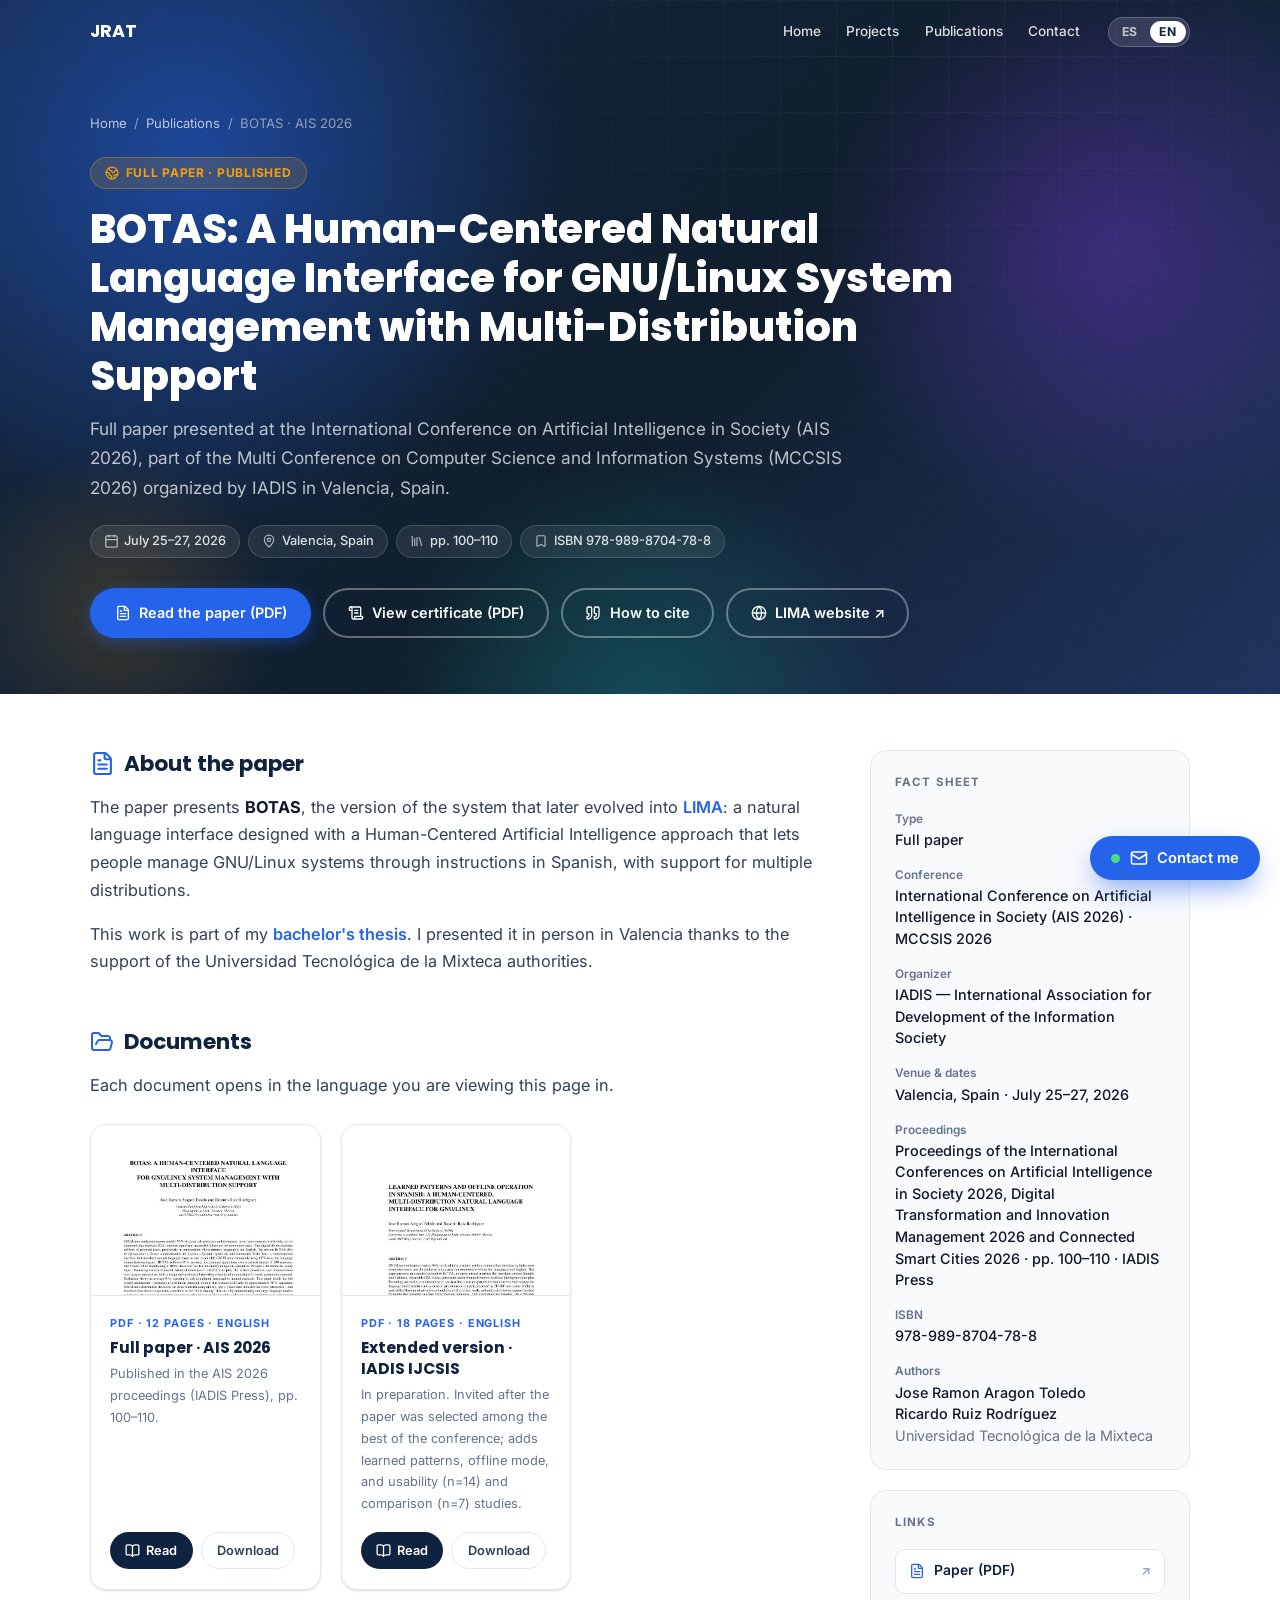
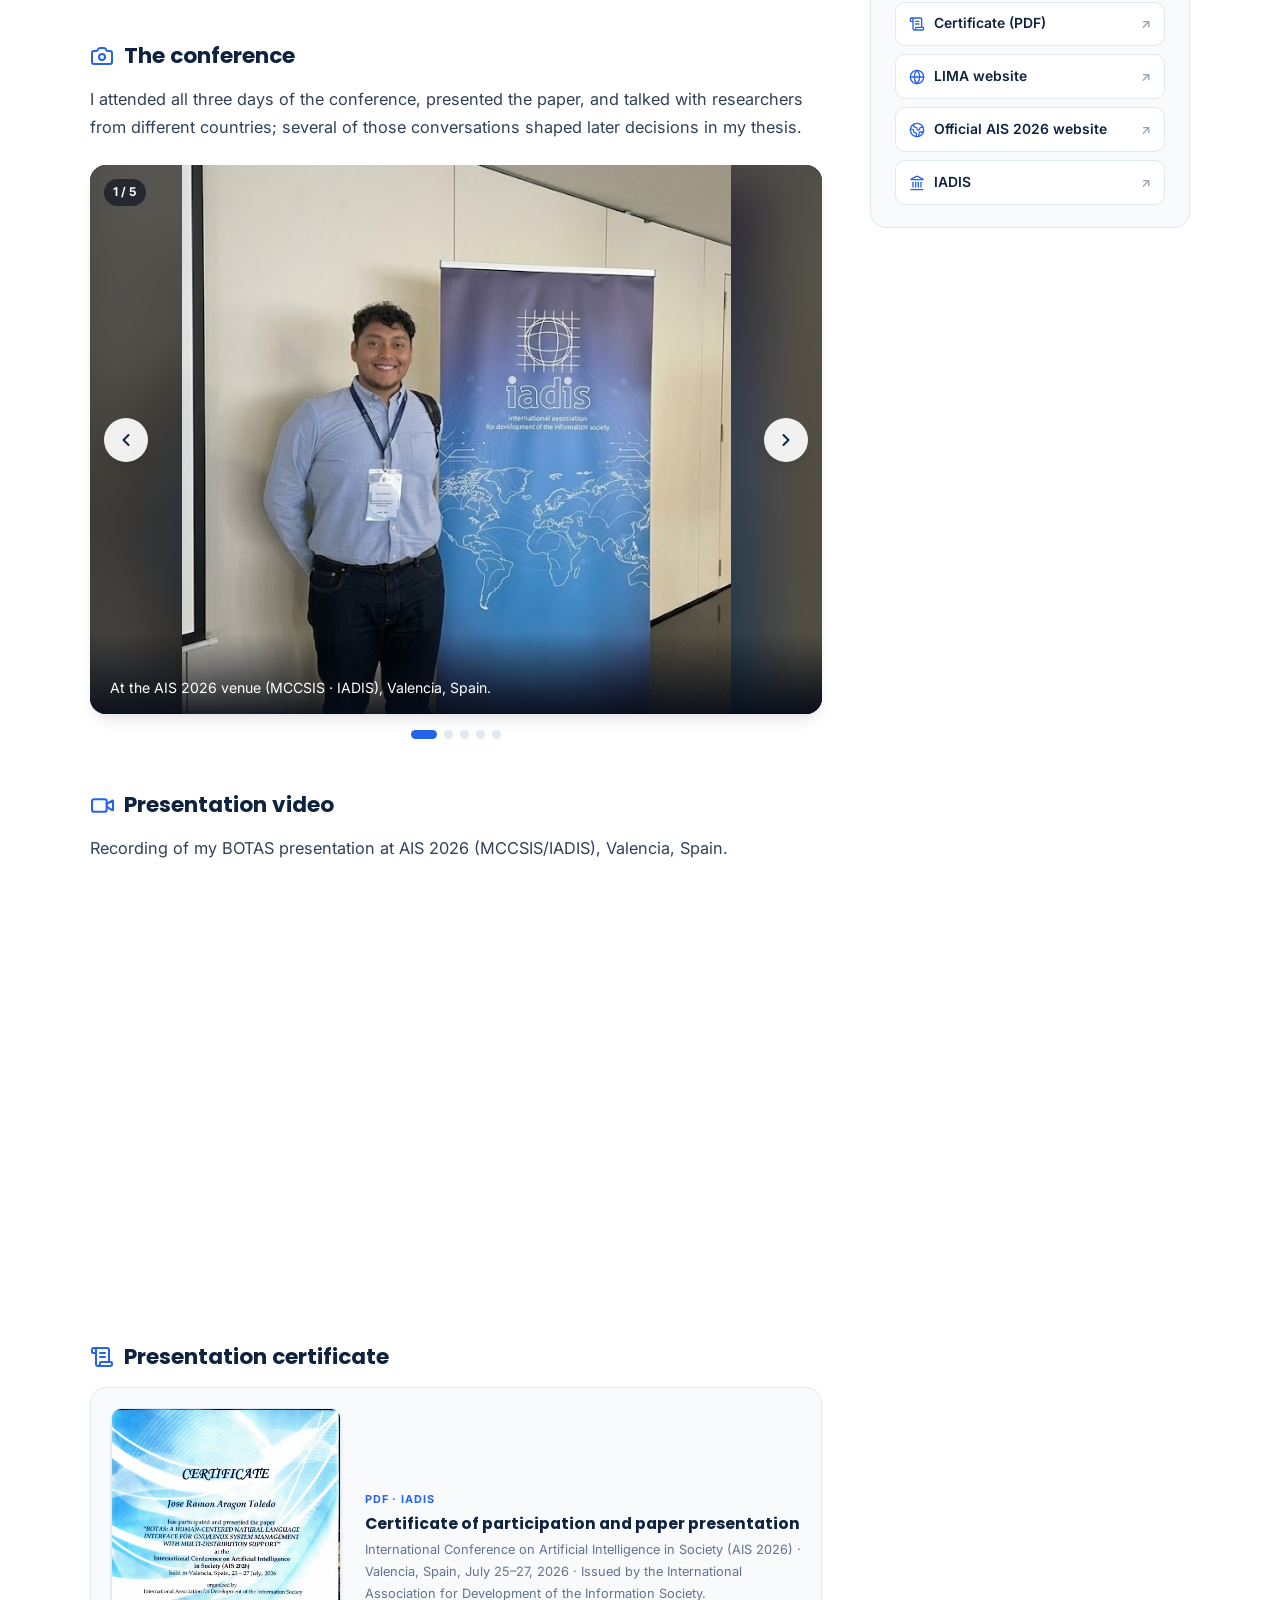
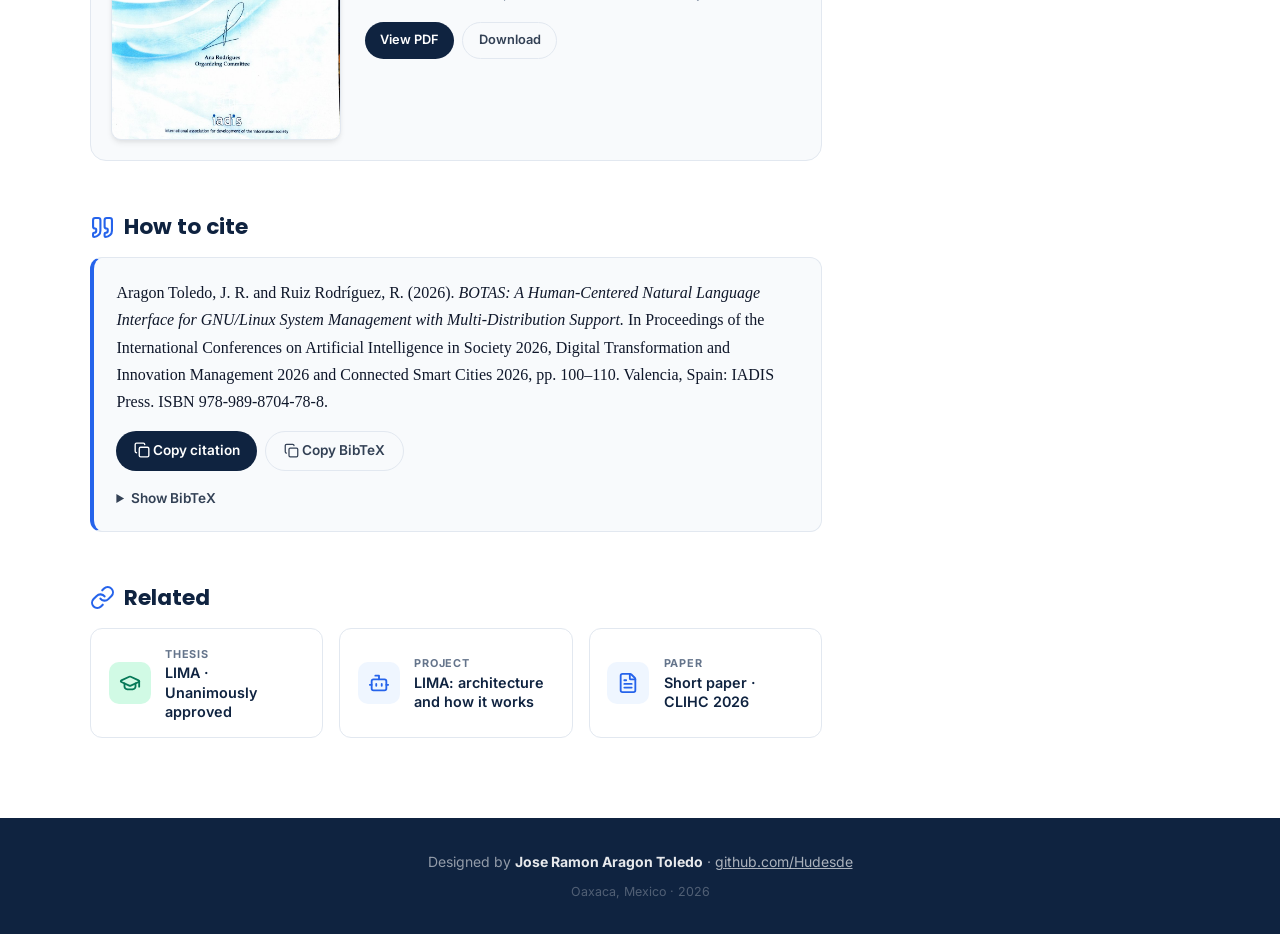
==== commit becb39fe: "Versiona site.css y site.js para evitar caché vieja en GitHub Pages GitHub Pages sirve con max-age=6" ====
--- a/investigacion/botas-iadis-2026.html
+++ b/investigacion/botas-iadis-2026.html
@@ -9,7 +9,7 @@
 <link rel="preconnect" href="https://fonts.googleapis.com">
 <link rel="preconnect" href="https://fonts.gstatic.com" crossorigin>
 <link href="https://fonts.googleapis.com/css2?family=Inter:wght@300;400;500;600;700&family=Poppins:wght@600;700;800&display=swap" rel="stylesheet">
-<link rel="stylesheet" href="../assets/css/site.css">
+<link rel="stylesheet" href="../assets/css/site.css?v=20261007">
 <link rel="icon" href="../assets/img/favicon.svg" type="image/svg+xml">
 </head>
 <body>
@@ -299,6 +299,6 @@
   },
 };
 </script>
-<script src="../assets/js/site.js"></script>
+<script src="../assets/js/site.js?v=20261007"></script>
 </body>
 </html>
--- a/assets/css/site.css
+++ b/assets/css/site.css
@@ -70,6 +70,11 @@
 /* ── SECTIONS ── */
 section{padding:5rem 1.5rem}
 section:nth-child(even){background:var(--bg2)}
+/* Alternate sections: cool tint, fading dot grid and soft color glows instead of flat gray */
+section:nth-child(even):not(#inicio){position:relative;isolation:isolate;background:linear-gradient(180deg,#F5F8FF 0%,#F8FAFD 55%,#F3F6FC 100%);border:solid transparent;border-width:1px 0;border-image:linear-gradient(90deg,transparent,rgba(59,130,246,.35),rgba(168,85,247,.3),transparent) 1}
+section:nth-child(even):not(#inicio)::before,section:nth-child(even):not(#inicio)::after{content:'';position:absolute;inset:0;z-index:-1;pointer-events:none}
+section:nth-child(even):not(#inicio)::before{background-image:radial-gradient(rgba(37,99,235,.3) 1.1px,transparent 1.5px);background-size:22px 22px;-webkit-mask-image:radial-gradient(ellipse 80% 60% at 50% 0%,#000 5%,transparent 75%);mask-image:radial-gradient(ellipse 80% 60% at 50% 0%,#000 5%,transparent 75%)}
+section:nth-child(even):not(#inicio)::after{background:radial-gradient(40% 48% at 3% 10%,rgba(59,130,246,.18),transparent 70%),radial-gradient(36% 45% at 98% 90%,rgba(168,85,247,.15),transparent 70%),radial-gradient(28% 32% at 88% 6%,rgba(20,184,166,.1),transparent 70%)}
 .container{max-width:1100px;margin:0 auto}
 .sec-hd{text-align:center;margin-bottom:3.5rem}
 .sec-label{display:inline-block;font-size:.74rem;font-weight:600;letter-spacing:.1em;text-transform:uppercase;color:var(--blue);background:var(--blue-pale);padding:.3rem .9rem;border-radius:var(--rf);margin-bottom:.75rem}
